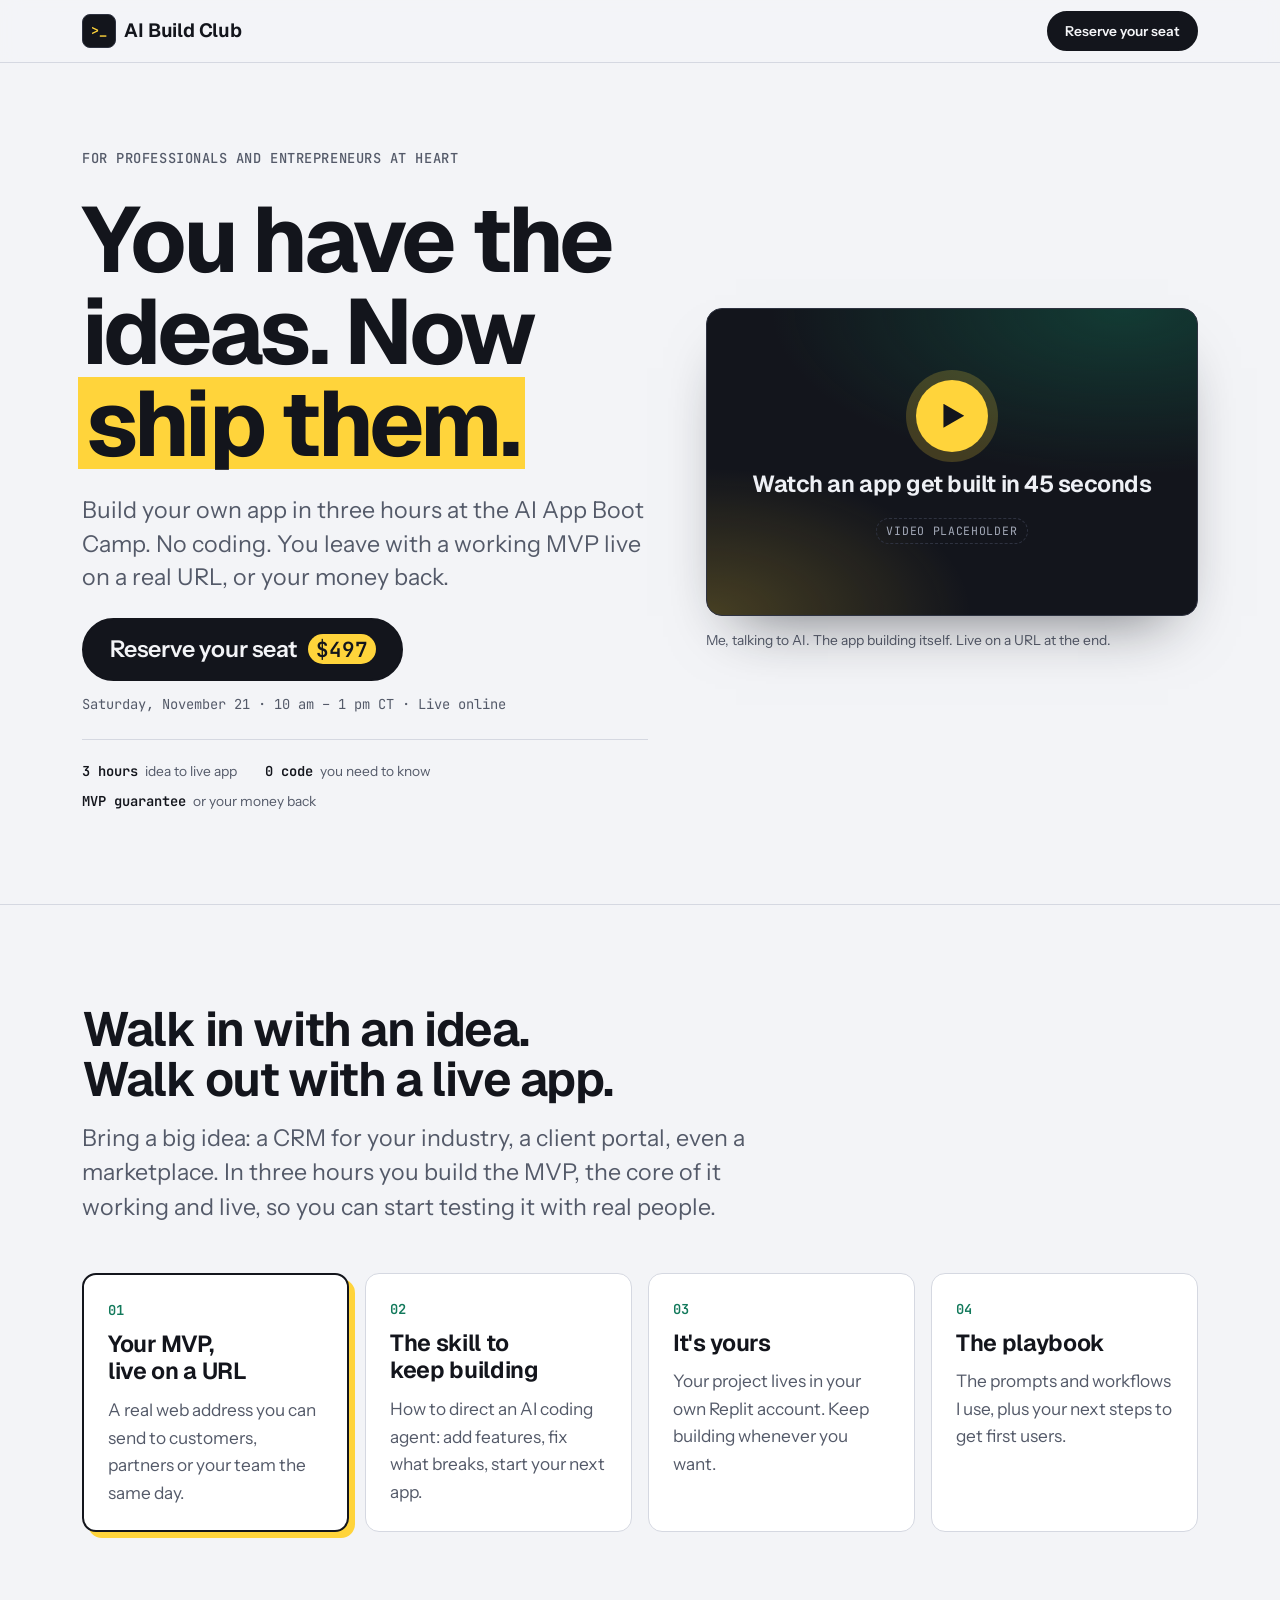
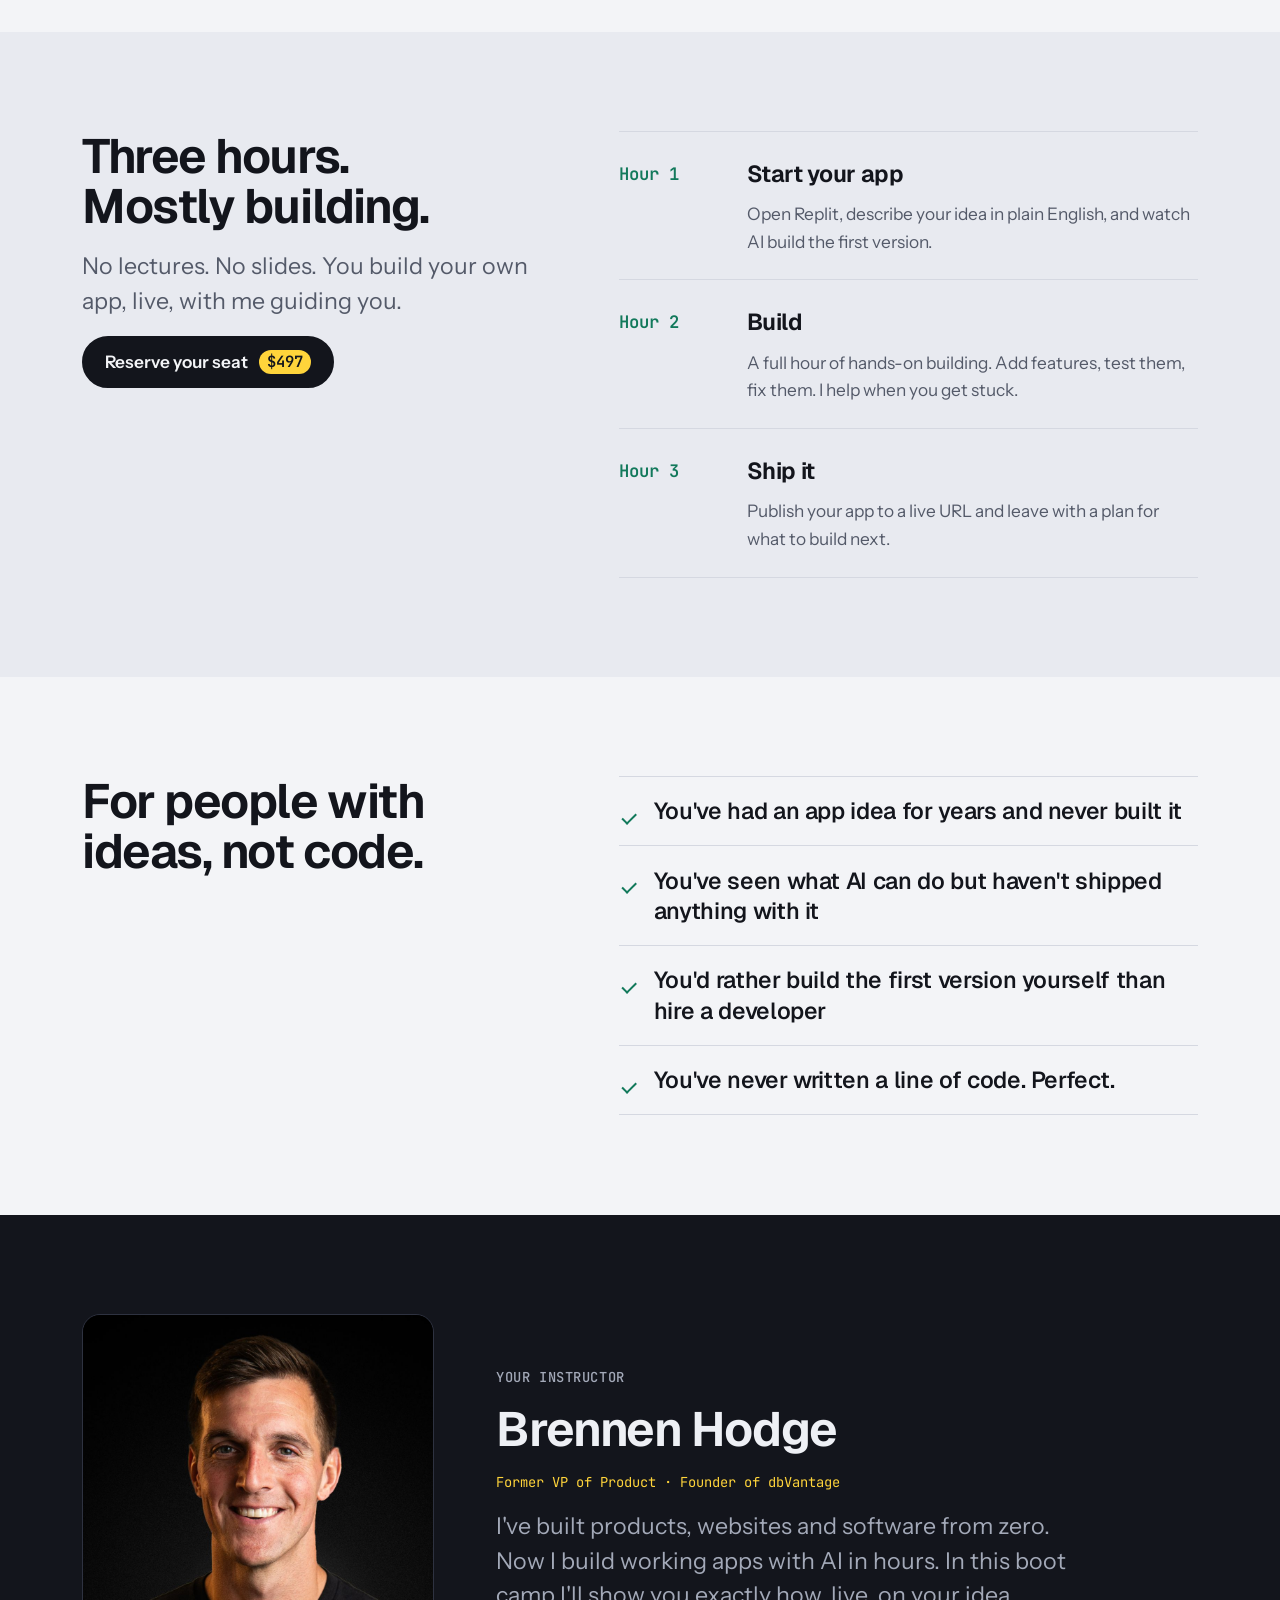
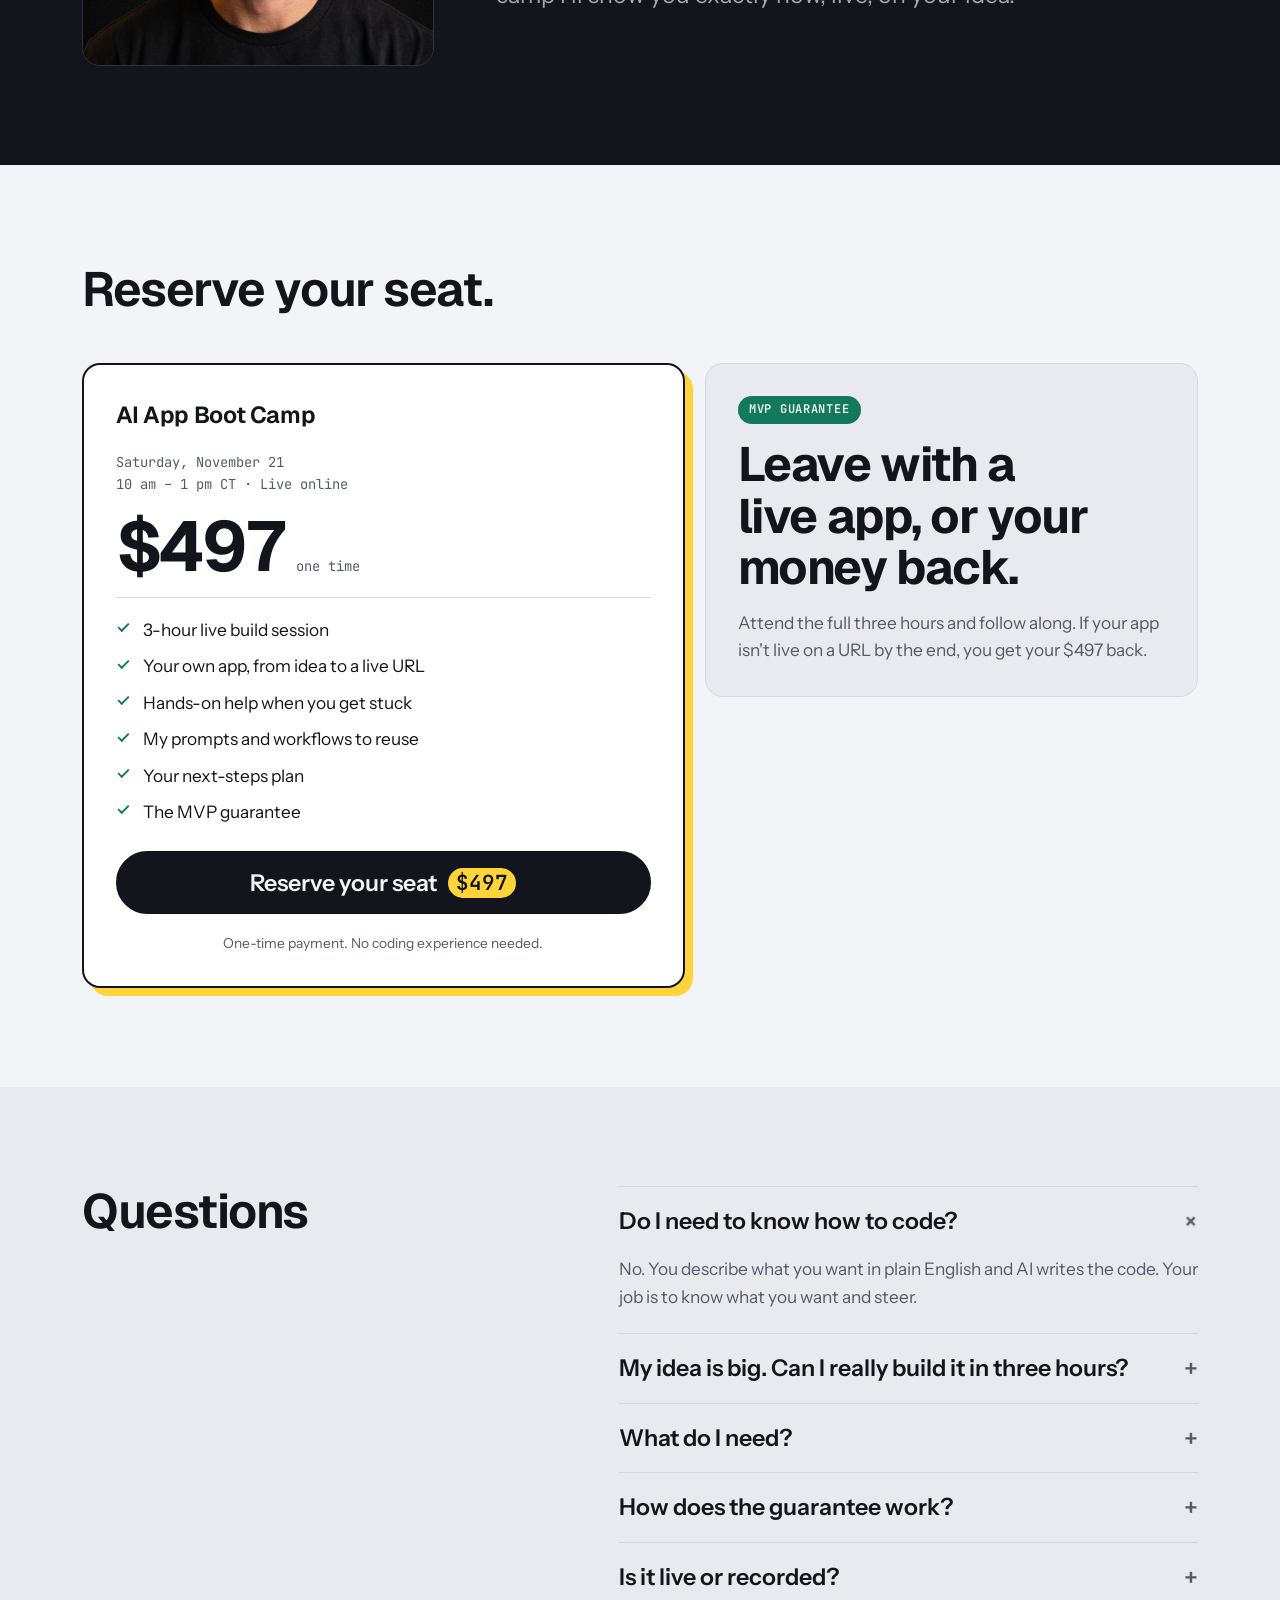
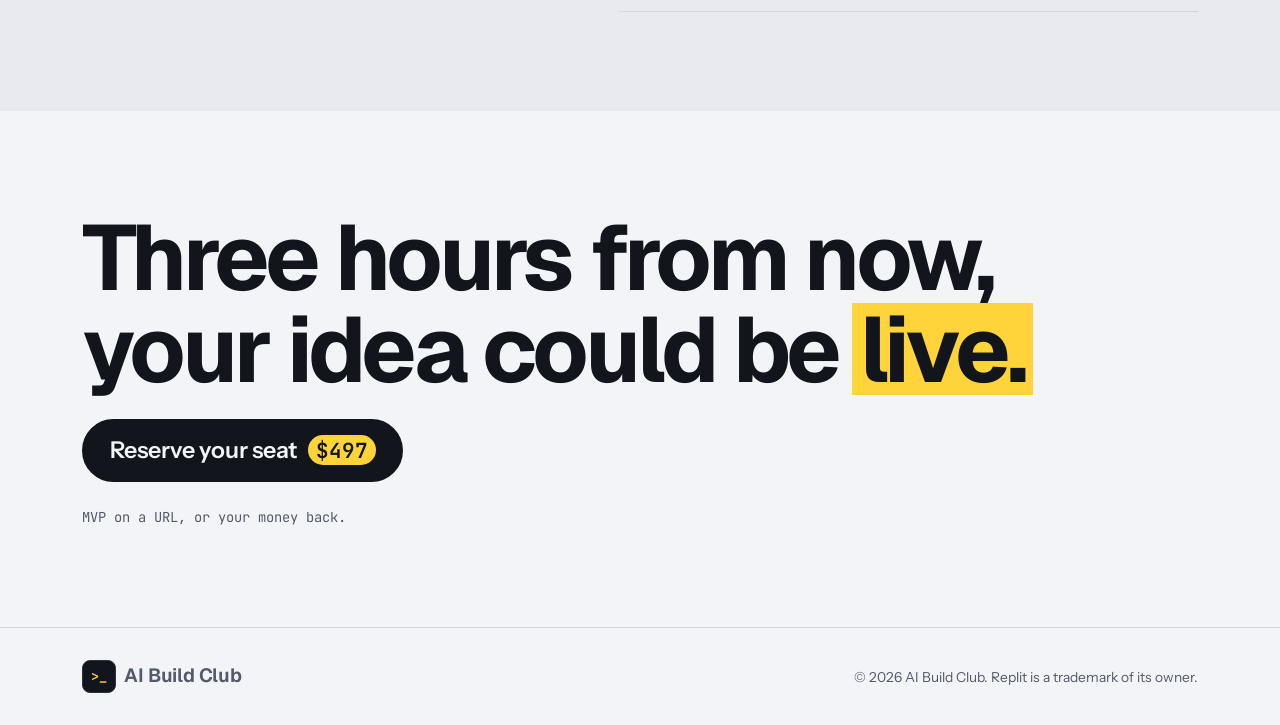
==== index.html @ 9f9beeb6 "Turn the site into a single-offer boot camp landing page - One offer for Meta ad traffic: the $497 A" ====
<!doctype html>
<html lang="en">
<head>
<meta charset="utf-8">
<meta name="viewport" content="width=device-width, initial-scale=1, viewport-fit=cover">
<title>AI App Boot Camp · AI Build Club</title>
<meta name="description" content="Build your own app in three hours, live online. No coding. Leave with a working MVP on a real URL, or your money back.">
<meta name="theme-color" content="#F3F4F7" media="(prefers-color-scheme: light)">
<meta name="theme-color" content="#101217" media="(prefers-color-scheme: dark)">
<meta property="og:title" content="You have the ideas. Now ship them.">
<meta property="og:description" content="Build your own app in three hours at the AI App Boot Camp. No coding. A working MVP on a URL, or your money back.">
<link rel="preconnect" href="https://fonts.googleapis.com">
<link rel="preconnect" href="https://fonts.gstatic.com" crossorigin>
<link rel="stylesheet" href="https://fonts.googleapis.com/css2?family=Geist:wght@400..800&family=Instrument+Sans:ital,wght@0,400..700;1,400..700&family=JetBrains+Mono:wght@400;500;600&display=swap">
<link rel="stylesheet" href="styles.css">
</head>
<body>
<a class="skip" href="#main">Skip to content</a>

<!-- Ad landing page: one offer, one action. No nav links to leak traffic. -->
<header class="bar">
  <div class="wrap bar__inner">
    <a class="mark" href="#top" aria-label="AI Build Club, back to top">
      <span class="mark__glyph" aria-hidden="true">&gt;_</span>
      <span class="mark__name">AI Build Club</span>
    </a>
    <a class="btn btn--small" data-link="checkout" href="#reserve">Reserve your seat</a>
  </div>
</header>

<main id="main">

  <!-- 1 + 2. Promise, then the demo video right beside it -->
  <section class="hero" id="top">
    <div class="wrap hero__grid">
      <div class="hero__copy">
        <p class="eyebrow">For professionals and entrepreneurs at heart</p>
        <h1 class="hero__title">You have the ideas. Now <mark>ship them.</mark></h1>
        <p class="hero__lede">Build your own app in three hours at the AI App Boot Camp. No coding. You leave with a working MVP live on a real URL, or your money back.</p>
        <div class="hero__actions" data-hero-cta>
          <a class="btn btn--big" data-link="checkout" href="#reserve">Reserve your seat <span class="btn__price">$497</span></a>
          <p class="hero__when"><span data-event="date">Saturday, November 21</span> &middot; <span data-event="time">10 am &ndash; 1 pm CT</span> &middot; Live online</p>
        </div>
        <ul class="hero__facts" aria-label="Boot camp at a glance">
          <li><strong>3 hours</strong> idea to live app</li>
          <li><strong>0 code</strong> you need to know</li>
          <li><strong>MVP guarantee</strong> or your money back</li>
        </ul>
      </div>

      <figure class="demo">
        <!-- TODO: 45-second screen recording. Set CONFIG.video in app.js and it replaces this placeholder. -->
        <div class="demo__frame" data-video>
          <div class="demo__ph">
            <span class="demo__play" aria-hidden="true"></span>
            <p class="demo__title">Watch an app get built in 45 seconds</p>
            <p class="demo__tag">Video placeholder</p>
          </div>
        </div>
        <figcaption class="demo__cap">Me, talking to AI. The app building itself. Live on a URL at the end.</figcaption>
      </figure>
    </div>
  </section>

  <!-- 3. What you leave with -->
  <section class="leave" aria-labelledby="leave-title">
    <div class="wrap">
      <div class="head">
        <h2 class="section-title" id="leave-title">Walk in with an idea. Walk out with a live app.</h2>
        <p>Bring a big idea: a CRM for your industry, a client portal, even a marketplace. In three hours you build the MVP, the core of it working and live, so you can start testing it with real people.</p>
      </div>
      <ul class="cards">
        <li class="card">
          <span class="card__n">01</span>
          <h3>Your MVP, live on a URL</h3>
          <p>A real web address you can send to customers, partners or your team the same day.</p>
        </li>
        <li class="card">
          <span class="card__n">02</span>
          <h3>The skill to keep building</h3>
          <p>How to direct an AI coding agent: add features, fix what breaks, start your next app.</p>
        </li>
        <li class="card">
          <span class="card__n">03</span>
          <h3>It's yours</h3>
          <p>Your project lives in your own Replit account. Keep building whenever you want.</p>
        </li>
        <li class="card">
          <span class="card__n">04</span>
          <h3>The playbook</h3>
          <p>The prompts and workflows I use, plus your next steps to get first users.</p>
        </li>
      </ul>
    </div>
  </section>

  <!-- 4. The three hours -->
  <section class="hours-sec" aria-labelledby="hours-title">
    <div class="wrap split">
      <div class="split__intro">
        <h2 class="section-title" id="hours-title">Three hours. Mostly building.</h2>
        <p>No lectures. No slides. You build your own app, live, with me guiding you.</p>
        <a class="btn" data-link="checkout" href="#reserve">Reserve your seat <span class="btn__price">$497</span></a>
      </div>
      <ol class="hours" aria-label="How the three hours go">
        <li class="hour">
          <p class="hour__time">Hour 1</p>
          <h3>Start your app</h3>
          <p>Open Replit, describe your idea in plain English, and watch AI build the first version.</p>
        </li>
        <li class="hour">
          <p class="hour__time">Hour 2</p>
          <h3>Build</h3>
          <p>A full hour of hands-on building. Add features, test them, fix them. I help when you get stuck.</p>
        </li>
        <li class="hour">
          <p class="hour__time">Hour 3</p>
          <h3>Ship it</h3>
          <p>Publish your app to a live URL and leave with a plan for what to build next.</p>
        </li>
      </ol>
    </div>
  </section>

  <!-- 5. Who it's for -->
  <section class="fit" aria-labelledby="fit-title">
    <div class="wrap split">
      <div class="split__intro">
        <h2 class="section-title" id="fit-title">For people with ideas, not code.</h2>
      </div>
      <ul class="ticks ticks--big">
        <li>You've had an app idea for years and never built it</li>
        <li>You've seen what AI can do but haven't shipped anything with it</li>
        <li>You'd rather build the first version yourself than hire a developer</li>
        <li>You've never written a line of code. Perfect.</li>
      </ul>
    </div>
  </section>

  <!-- 6. Instructor -->
  <section class="teacher" aria-labelledby="teacher-title">
    <div class="wrap teacher__grid">
      <img class="teacher__photo" src="img/brennen-hodge.jpg" width="1000" height="1000" alt="Brennen Hodge" loading="lazy" decoding="async">
      <div class="teacher__copy">
        <p class="eyebrow eyebrow--on-dark">Your instructor</p>
        <h2 class="section-title" id="teacher-title">Brennen Hodge</h2>
        <p class="teacher__cred">Former VP of Product &middot; Founder of dbVantage</p>
        <p>I've built products, websites and software from zero. Now I build working apps with AI in hours. In this boot camp I'll show you exactly how, live, on your idea.</p>
      </div>
    </div>
  </section>

  <!-- 7. The offer -->
  <section class="offer" id="reserve" aria-labelledby="offer-title">
    <div class="wrap">
      <h2 class="section-title" id="offer-title">Reserve your seat.</h2>
      <div class="offer__grid">
        <article class="plan">
          <p class="plan__step">AI App Boot Camp</p>
          <p class="plan__when"><span data-event="date">Saturday, November 21</span><br><span data-event="time">10 am &ndash; 1 pm CT</span> &middot; Live online</p>
          <p class="plan__price"><span class="num">$497</span><span class="plan__per">one time</span></p>
          <ul class="ticks">
            <li>3-hour live build session</li>
            <li>Your own app, from idea to a live URL</li>
            <li>Hands-on help when you get stuck</li>
            <li>My prompts and workflows to reuse</li>
            <li>Your next-steps plan</li>
            <li>The MVP guarantee</li>
          </ul>
          <a class="btn btn--block btn--big" data-link="checkout" href="#reserve">Reserve your seat <span class="btn__price">$497</span></a>
          <p class="plan__fine">One-time payment. No coding experience needed.</p>
        </article>

        <aside class="guarantee" aria-labelledby="guarantee-title">
          <p class="guarantee__badge">MVP guarantee</p>
          <h3 id="guarantee-title">Leave with a live app, or your money back.</h3>
          <p>Attend the full three hours and follow along. If your app isn't live on a URL by the end, you get your $497 back.</p>
        </aside>
      </div>
    </div>
  </section>

  <!-- 8. FAQ: only the objections that stop a purchase -->
  <section class="faq" aria-labelledby="faq-title">
    <div class="wrap split">
      <div class="split__intro">
        <h2 class="section-title" id="faq-title">Questions</h2>
      </div>
      <div class="qa">
        <details open>
          <summary>Do I need to know how to code?</summary>
          <p>No. You describe what you want in plain English and AI writes the code. Your job is to know what you want and steer.</p>
        </details>
        <details>
          <summary>My idea is big. Can I really build it in three hours?</summary>
          <p>You'll build the MVP: the core features, working and live on a URL. Bigger ideas take more building after the session, and you'll leave knowing how to do it.</p>
        </details>
        <details>
          <summary>What do I need?</summary>
          <!-- TODO: confirm which Replit plan attendees need and whether it costs extra. -->
          <p>A laptop, a reliable internet connection and your idea. You'll get Replit setup steps before the session.</p>
        </details>
        <details>
          <summary>How does the guarantee work?</summary>
          <p>Attend live for the full three hours and follow the steps. If your app isn't live on a URL at the end, you get a full refund.</p>
        </details>
        <details>
          <summary>Is it live or recorded?</summary>
          <p>Live, 100% online. You build alongside me in real time.</p>
        </details>
      </div>
    </div>
  </section>

  <!-- 9. Final call -->
  <section class="final" aria-labelledby="final-title">
    <div class="wrap final__inner">
      <h2 class="final__title" id="final-title">Three hours from now, your idea could be <mark>live.</mark></h2>
      <a class="btn btn--big" data-link="checkout" href="#reserve">Reserve your seat <span class="btn__price">$497</span></a>
      <p class="final__fine">MVP on a URL, or your money back.</p>
    </div>
  </section>

</main>

<footer class="foot">
  <div class="wrap foot__inner">
    <span class="mark" aria-hidden="true">
      <span class="mark__glyph">&gt;_</span>
      <span class="mark__name">AI Build Club</span>
    </span>
    <p class="foot__copy">&copy; <span data-year>2026</span> AI Build Club. Replit is a trademark of its owner.</p>
  </div>
</footer>


<script src="app.js"></script>
</body>
</html>
---- styles.css ----
/* AI App Boot Camp ad landing page: one offer, one action. Clean grotesk headlines
   with a highlighter mark, a dark band for the instructor, and a sticky phone CTA. */
:root {
  --paper: #F3F4F7;
  --paper-2: #E8EAF0;
  --surface: #FFFFFF;
  --ink: #13151C;
  --ink-soft: #545A69;
  --line: #D5D8E1;
  --marker: #FFD43B;
  --on-marker: #13151C;
  --build: #12795B;
  --band: #13151C;
  --band-2: #1D2029;
  --on-band: #EEF0F5;
  --on-band-soft: #A3A9B8;
  --band-line: #2E3240;
  --focus: #2F5BEA;

  --f-display: "Geist", "Helvetica Neue", Arial, sans-serif;
  --f-body: "Instrument Sans", "Helvetica Neue", Arial, system-ui, sans-serif;
  --f-mono: "JetBrains Mono", ui-monospace, "SFMono-Regular", Menlo, Consolas, monospace;

  --step--1: clamp(0.8rem, 0.78rem + 0.1vw, 0.86rem);
  --step-0: clamp(1rem, 0.97rem + 0.15vw, 1.08rem);
  --step-1: clamp(1.2rem, 1.1rem + 0.5vw, 1.45rem);
  --step-2: clamp(1.9rem, 1.4rem + 2vw, 3.1rem);
  --step-3: clamp(2.8rem, 1.6rem + 5.2vw, 6.2rem);

  --radius: 10px;
  --max: 1180px;
  --section: clamp(4rem, 3rem + 4vw, 7rem);
}
@media (prefers-color-scheme: dark) {
  :root:not([data-theme="light"]) {
    --paper: #101217;
    --paper-2: #171A21;
    --surface: #1A1D25;
    --ink: #ECEEF3;
    --ink-soft: #A2A8B6;
    --line: #2B2F3B;
    --marker: #F2C531;
    --on-marker: #13151C;
    --build: #4FC59D;
    --band: #0A0B0F;
    --band-2: #14161D;
    --on-band: #EEF0F5;
    --on-band-soft: #9CA2B1;
    --band-line: #262A35;
    --focus: #7D9BFF;
    color-scheme: dark;
  }
}
:root[data-theme="dark"] {
  --paper: #101217;
  --paper-2: #171A21;
  --surface: #1A1D25;
  --ink: #ECEEF3;
  --ink-soft: #A2A8B6;
  --line: #2B2F3B;
  --marker: #F2C531;
  --on-marker: #13151C;
  --build: #4FC59D;
  --band: #0A0B0F;
  --band-2: #14161D;
  --on-band: #EEF0F5;
  --on-band-soft: #9CA2B1;
  --band-line: #262A35;
  --focus: #7D9BFF;
  color-scheme: dark;
}

*, *::before, *::after { box-sizing: border-box; }
html { scroll-behavior: smooth; scroll-padding-top: 5rem; -webkit-text-size-adjust: 100%; }
body {
  margin: 0;
  background: var(--paper);
  color: var(--ink);
  font-family: var(--f-body);
  font-size: var(--step-0);
  line-height: 1.6;
  -webkit-font-smoothing: antialiased;
}
body::before {
  content: "";
  position: fixed;
  inset: 0 0 auto;
  height: env(safe-area-inset-top, 0px);
  z-index: 60;
  background: var(--paper);
}
img { max-width: 100%; }
h1, h2, h3 { margin: 0; text-wrap: balance; }
p { margin: 0; }
ul, ol { margin: 0; padding: 0; list-style: none; }
a { color: inherit; }
:focus-visible { outline: 3px solid var(--focus); outline-offset: 3px; border-radius: 4px; }
.num { font-variant-numeric: tabular-nums; }
.nowrap { white-space: nowrap; }

mark {
  background: linear-gradient(transparent 12%, var(--marker) 12%, var(--marker) 88%, transparent 88%);
  color: var(--on-marker);
  padding: 0 0.08em;
  margin: 0 -0.04em;
  box-decoration-break: clone;
  -webkit-box-decoration-break: clone;
}

.wrap {
  max-width: var(--max);
  margin-inline: auto;
  padding-left: max(16px, env(safe-area-inset-left, 0px));
  padding-right: max(16px, env(safe-area-inset-right, 0px));
}
@media (min-width: 720px) {
  .wrap {
    padding-left: max(32px, env(safe-area-inset-left, 0px));
    padding-right: max(32px, env(safe-area-inset-right, 0px));
  }
}

.skip {
  position: absolute;
  left: 1rem;
  top: -4rem;
  z-index: 100;
  background: var(--ink);
  color: var(--paper);
  padding: 0.6rem 1rem;
  border-radius: 6px;
}
.skip:focus { top: calc(1rem + env(safe-area-inset-top, 0px)); }

/* Type roles */
.eyebrow {
  font-family: var(--f-mono);
  font-size: var(--step--1);
  font-weight: 500;
  letter-spacing: 0.04em;
  text-transform: uppercase;
  color: var(--ink-soft);
}
.eyebrow--on-dark { color: var(--on-band-soft); }
.section-title {
  font-family: var(--f-display);
  font-size: var(--step-2);
  font-weight: 650;
  line-height: 1.05;
  letter-spacing: -0.03em;
}

/* Buttons and links */
.btn {
  display: inline-flex;
  align-items: center;
  justify-content: center;
  gap: 0.7rem;
  min-height: 3rem;
  padding: 0.75rem 1.3rem;
  border: 2px solid var(--ink);
  border-radius: 999px;
  background: var(--ink);
  color: var(--paper);
  font-family: var(--f-body);
  font-weight: 600;
  font-size: var(--step-0);
  line-height: 1.2;
  text-decoration: none;
  transition: transform 0.15s ease, box-shadow 0.15s ease, background-color 0.15s ease;
}
.btn:hover { transform: translateY(-2px); box-shadow: 0 4px 0 var(--marker); }
.btn:active { transform: translateY(0); box-shadow: none; }
.btn__price {
  font-family: var(--f-mono);
  font-size: 0.9em;
  font-weight: 600;
  padding: 0.15rem 0.5rem;
  border-radius: 999px;
  background: var(--marker);
  color: var(--on-marker);
}
.btn--ghost { background: transparent; color: var(--ink); }
.btn--ghost:hover { background: var(--surface); }
.btn--small { min-height: 2.5rem; padding: 0.45rem 1rem; font-size: var(--step--1); }
.btn--block { width: 100%; }
.link {
  font-weight: 600;
  text-decoration: underline;
  text-decoration-thickness: 2px;
  text-underline-offset: 0.25em;
  text-decoration-color: var(--marker);
}
.link:hover { text-decoration-color: currentColor; }

/* Header */
.bar {
  position: sticky;
  top: env(safe-area-inset-top, 0px);
  z-index: 50;
  background: color-mix(in srgb, var(--paper) 88%, transparent);
  -webkit-backdrop-filter: saturate(1.4) blur(10px);
  backdrop-filter: saturate(1.4) blur(10px);
  border-bottom: 1px solid var(--line);
}
.bar__inner {
  display: flex;
  align-items: center;
  gap: 1.5rem;
  padding-block: 0.7rem;
}
.mark {
  display: inline-flex;
  align-items: center;
  gap: 0.55rem;
  text-decoration: none;
  margin-right: auto;
}
.mark__glyph {
  display: grid;
  place-items: center;
  width: 2.1rem;
  height: 2.1rem;
  border-radius: 8px;
  border: 1px solid var(--band-line);
  background: var(--band);
  color: var(--marker);
  font-family: var(--f-mono);
  font-weight: 600;
  font-size: 0.85rem;
  letter-spacing: -0.04em;
}
.mark__name {
  font-family: var(--f-display);
  font-weight: 650;
  font-size: 1.2rem;
  letter-spacing: -0.01em;
}
.nav { display: none; gap: 1.6rem; }
.nav a {
  text-decoration: none;
  font-weight: 500;
  font-size: var(--step--1);
  color: var(--ink-soft);
}
.nav a:hover { color: var(--ink); }
@media (min-width: 860px) { .nav { display: flex; } }

/* Hero */
.hero { padding-block: clamp(3rem, 2rem + 4vw, 6rem) clamp(3.5rem, 2.5rem + 4vw, 6rem); }
.hero__grid {
  display: grid;
  gap: clamp(2.5rem, 2rem + 2vw, 4rem);
  align-items: center;
}
@media (min-width: 980px) { .hero__grid { grid-template-columns: 1.15fr 1fr; } }
.hero__copy { display: grid; gap: 1.5rem; min-width: 0; }
.hero__title {
  font-family: var(--f-display);
  font-size: var(--step-3);
  font-weight: 700;
  line-height: 1;
  letter-spacing: -0.04em;
}
.hero__lede { font-size: var(--step-1); line-height: 1.45; color: var(--ink-soft); max-width: 34em; }
.hero__actions { display: flex; flex-wrap: wrap; gap: 0.75rem; }
.hero__facts {
  display: flex;
  flex-wrap: wrap;
  gap: 0.5rem 1.75rem;
  padding-top: 1.25rem;
  border-top: 1px solid var(--line);
  font-size: var(--step--1);
  color: var(--ink-soft);
}
.hero__facts strong { color: var(--ink); font-family: var(--f-mono); font-weight: 600; margin-right: 0.3em; }

.btn--big { min-height: 3.5rem; padding: 0.9rem 1.6rem; font-size: var(--step-1); }
.hero__when { font-family: var(--f-mono); font-size: var(--step--1); color: var(--ink-soft); }
.hero__actions { flex-direction: column; align-items: flex-start; gap: 0.8rem; }

/* Demo video */
.demo { margin: 0; display: grid; gap: 0.8rem; min-width: 0; }
.demo__frame {
  position: relative;
  aspect-ratio: 16 / 10;
  border-radius: 16px;
  overflow: hidden;
  background:
    radial-gradient(120% 90% at 85% 0%, color-mix(in srgb, var(--build) 38%, transparent), transparent 60%),
    radial-gradient(90% 80% at 0% 100%, color-mix(in srgb, var(--marker) 22%, transparent), transparent 60%),
    var(--band);
  border: 1px solid var(--band-line);
  box-shadow: 0 30px 60px -30px color-mix(in srgb, var(--ink) 60%, transparent);
}
.demo__frame video { display: block; width: 100%; height: 100%; object-fit: cover; background: #000; }
.demo__ph {
  position: absolute;
  inset: 0;
  display: grid;
  place-content: center;
  justify-items: center;
  gap: 0.9rem;
  padding: 1.5rem;
  text-align: center;
  color: var(--on-band);
}
.demo__play {
  width: 4.5rem;
  height: 4.5rem;
  border-radius: 50%;
  background: var(--marker);
  display: grid;
  place-items: center;
  box-shadow: 0 0 0 10px color-mix(in srgb, var(--marker) 20%, transparent);
}
.demo__play::after {
  content: "";
  width: 1.3rem;
  height: 1.5rem;
  margin-left: 0.25rem;
  background: var(--on-marker);
  clip-path: polygon(0 0, 100% 50%, 0 100%);
}
.demo__title { font-family: var(--f-display); font-weight: 650; font-size: var(--step-1); letter-spacing: -0.02em; }
.demo__tag {
  font-family: var(--f-mono);
  font-size: 0.72rem;
  letter-spacing: 0.06em;
  text-transform: uppercase;
  color: var(--on-band-soft);
  padding: 0.2rem 0.6rem;
  border: 1px dashed var(--band-line);
  border-radius: 999px;
}
.demo__cap { font-size: var(--step--1); color: var(--ink-soft); }

/* Section heads */
.head { display: grid; gap: 1rem; max-width: 44rem; }
.head p { color: var(--ink-soft); font-size: var(--step-1); line-height: 1.5; }

/* What you leave with */
.leave { padding-block: var(--section); border-top: 1px solid var(--line); }
.cards {
  display: grid;
  gap: 1rem;
  margin-top: clamp(2rem, 1.5rem + 2vw, 3rem);
}
@media (min-width: 620px) { .cards { grid-template-columns: repeat(2, 1fr); } }
@media (min-width: 1020px) { .cards { grid-template-columns: repeat(4, 1fr); } }
.card {
  display: grid;
  align-content: start;
  gap: 0.6rem;
  padding: 1.5rem;
  background: var(--surface);
  border: 1px solid var(--line);
  border-radius: 14px;
  min-width: 0;
}
.card:first-child { border: 2px solid var(--ink); box-shadow: 6px 6px 0 var(--marker); }
.card__n { font-family: var(--f-mono); font-size: var(--step--1); font-weight: 600; color: var(--build); }
.card h3 { font-family: var(--f-display); font-size: var(--step-1); font-weight: 650; letter-spacing: -0.015em; line-height: 1.2; }
.card p { color: var(--ink-soft); }

/* Split sections */
.split {
  display: grid;
  gap: clamp(2rem, 1.5rem + 3vw, 4.5rem);
  align-items: start;
}
@media (min-width: 900px) { .split { grid-template-columns: 0.9fr 1.1fr; } }
.split__intro { display: grid; gap: 1.1rem; justify-items: start; min-width: 0; }
.split__intro > p:not(.eyebrow) { color: var(--ink-soft); max-width: 36em; font-size: var(--step-1); line-height: 1.5; }
@media (min-width: 900px) { .split__intro { position: sticky; top: 6rem; } }

.ticks { display: grid; gap: 0.55rem; }
.ticks li { position: relative; padding-left: 1.7rem; }
.ticks li::before {
  content: "";
  position: absolute;
  left: 0.15rem;
  top: 0.42em;
  width: 0.7rem;
  height: 0.38rem;
  border-left: 2.5px solid var(--build);
  border-bottom: 2.5px solid var(--build);
  transform: rotate(-45deg);
}
.ticks--big { gap: 0; }
.ticks--big li {
  padding: 1.2rem 0 1.2rem 2.2rem;
  border-top: 1px solid var(--line);
  font-family: var(--f-display);
  font-size: var(--step-1);
  font-weight: 550;
  letter-spacing: -0.015em;
  line-height: 1.3;
}
.ticks--big li:last-child { border-bottom: 1px solid var(--line); }
.ticks--big li::before { top: 1.55em; left: 0.2rem; width: 0.9rem; height: 0.48rem; }

/* The three hours */
.hours-sec { padding-block: var(--section); background: var(--paper-2); }
.hours { display: grid; gap: 0; }
.hour {
  display: grid;
  gap: 0.45rem;
  padding: 1.5rem 0;
  border-top: 1px solid var(--line);
}
.hour:last-child { border-bottom: 1px solid var(--line); }
@media (min-width: 620px) {
  .hour { grid-template-columns: 6.5rem 1fr; column-gap: 1.5rem; }
  .hour__time { grid-row: span 2; }
}
.hour__time { font-family: var(--f-mono); font-weight: 600; color: var(--build); padding-top: 0.25rem; }
.hour h3 { font-family: var(--f-display); font-size: var(--step-1); font-weight: 650; letter-spacing: -0.015em; }
.hour p:not(.hour__time) { color: var(--ink-soft); max-width: 40em; }

/* Who it's for */
.fit { padding-block: var(--section); }

/* Instructor */
.teacher { padding-block: var(--section); background: var(--band); color: var(--on-band); }
.teacher__grid {
  display: grid;
  gap: clamp(2rem, 1.5rem + 3vw, 4rem);
  align-items: center;
}
@media (min-width: 760px) { .teacher__grid { grid-template-columns: minmax(0, 22rem) 1fr; } }
.teacher__photo {
  display: block;
  width: 100%;
  max-width: 22rem;
  height: auto;
  aspect-ratio: 1;
  object-fit: cover;
  border-radius: 18px;
  border: 1px solid var(--band-line);
}
.teacher__copy { display: grid; gap: 1rem; max-width: 36rem; min-width: 0; }
.teacher__cred { font-family: var(--f-mono); font-size: var(--step--1); color: var(--marker); }
.teacher__copy p:last-child { color: var(--on-band-soft); font-size: var(--step-1); line-height: 1.5; }

/* Offer */
.offer { padding-block: var(--section); }
.offer__grid {
  display: grid;
  gap: 1.25rem;
  margin-top: clamp(2rem, 1.5rem + 2vw, 3rem);
  align-items: start;
}
@media (min-width: 860px) { .offer__grid { grid-template-columns: 1.1fr 0.9fr; } }
.plan {
  display: grid;
  gap: 1.1rem;
  padding: clamp(1.5rem, 1.2rem + 1vw, 2.4rem);
  background: var(--surface);
  border: 2px solid var(--ink);
  border-radius: 18px;
  box-shadow: 8px 8px 0 var(--marker);
  min-width: 0;
}
.plan__step { font-family: var(--f-display); font-size: var(--step-1); font-weight: 650; letter-spacing: -0.015em; }
.plan__when { font-family: var(--f-mono); font-size: var(--step--1); color: var(--ink-soft); line-height: 1.6; }
.plan__price { display: flex; align-items: baseline; gap: 0.6rem; }
.plan__price .num {
  font-family: var(--f-display);
  font-size: clamp(3rem, 2.4rem + 2.6vw, 4.4rem);
  font-weight: 700;
  line-height: 0.95;
  letter-spacing: -0.04em;
}
.plan__per { font-family: var(--f-mono); font-size: var(--step--1); color: var(--ink-soft); }
.plan .ticks { padding: 1.1rem 0 0.5rem; border-top: 1px solid var(--line); }
.plan__fine { font-size: var(--step--1); color: var(--ink-soft); text-align: center; }

.guarantee {
  display: grid;
  gap: 0.9rem;
  padding: clamp(1.5rem, 1.2rem + 1vw, 2.4rem);
  border-radius: 18px;
  background: var(--paper-2);
  border: 1px solid var(--line);
  min-width: 0;
}
.guarantee__badge {
  justify-self: start;
  font-family: var(--f-mono);
  font-size: 0.75rem;
  font-weight: 600;
  letter-spacing: 0.06em;
  text-transform: uppercase;
  padding: 0.3rem 0.7rem;
  border-radius: 999px;
  background: var(--build);
  color: var(--paper);
}
.guarantee h3 { font-family: var(--f-display); font-size: var(--step-2); font-weight: 700; letter-spacing: -0.03em; line-height: 1.08; }
.guarantee p:last-child { color: var(--ink-soft); }

/* FAQ */
.faq { padding-block: var(--section); background: var(--paper-2); }
.qa { display: grid; min-width: 0; }
.qa details { border-top: 1px solid var(--line); }
.qa details:last-child { border-bottom: 1px solid var(--line); }
.qa summary {
  display: flex;
  justify-content: space-between;
  gap: 1rem;
  padding: 1.2rem 0;
  cursor: pointer;
  list-style: none;
  font-weight: 600;
  font-size: var(--step-1);
  line-height: 1.3;
}
.qa summary::-webkit-details-marker { display: none; }
.qa summary::after {
  content: "+";
  flex: none;
  font-family: var(--f-mono);
  font-weight: 500;
  color: var(--ink-soft);
  transition: transform 0.2s ease;
}
.qa details[open] summary::after { transform: rotate(45deg); }
.qa details p { padding-bottom: 1.4rem; color: var(--ink-soft); max-width: 42em; }

/* Final call */
.final { padding-block: var(--section); }
.final__inner { display: grid; gap: 1.5rem; justify-items: start; }
.final__title {
  font-family: var(--f-display);
  font-size: var(--step-3);
  font-weight: 700;
  line-height: 1;
  letter-spacing: -0.04em;
  max-width: 15ch;
}
.final__fine { font-family: var(--f-mono); font-size: var(--step--1); color: var(--ink-soft); }

/* Footer */
.foot { border-top: 1px solid var(--line); }
.foot__inner {
  display: flex;
  flex-wrap: wrap;
  align-items: center;
  justify-content: space-between;
  gap: 0.75rem 2rem;
  padding-block: 2rem calc(2rem + env(safe-area-inset-bottom, 0px));
  font-size: var(--step--1);
  color: var(--ink-soft);
}
.foot .mark { margin-right: 0; }

@media (prefers-reduced-motion: reduce) {
  html { scroll-behavior: auto; }
  *, *::before, *::after { transition: none !important; animation: none !important; }
}
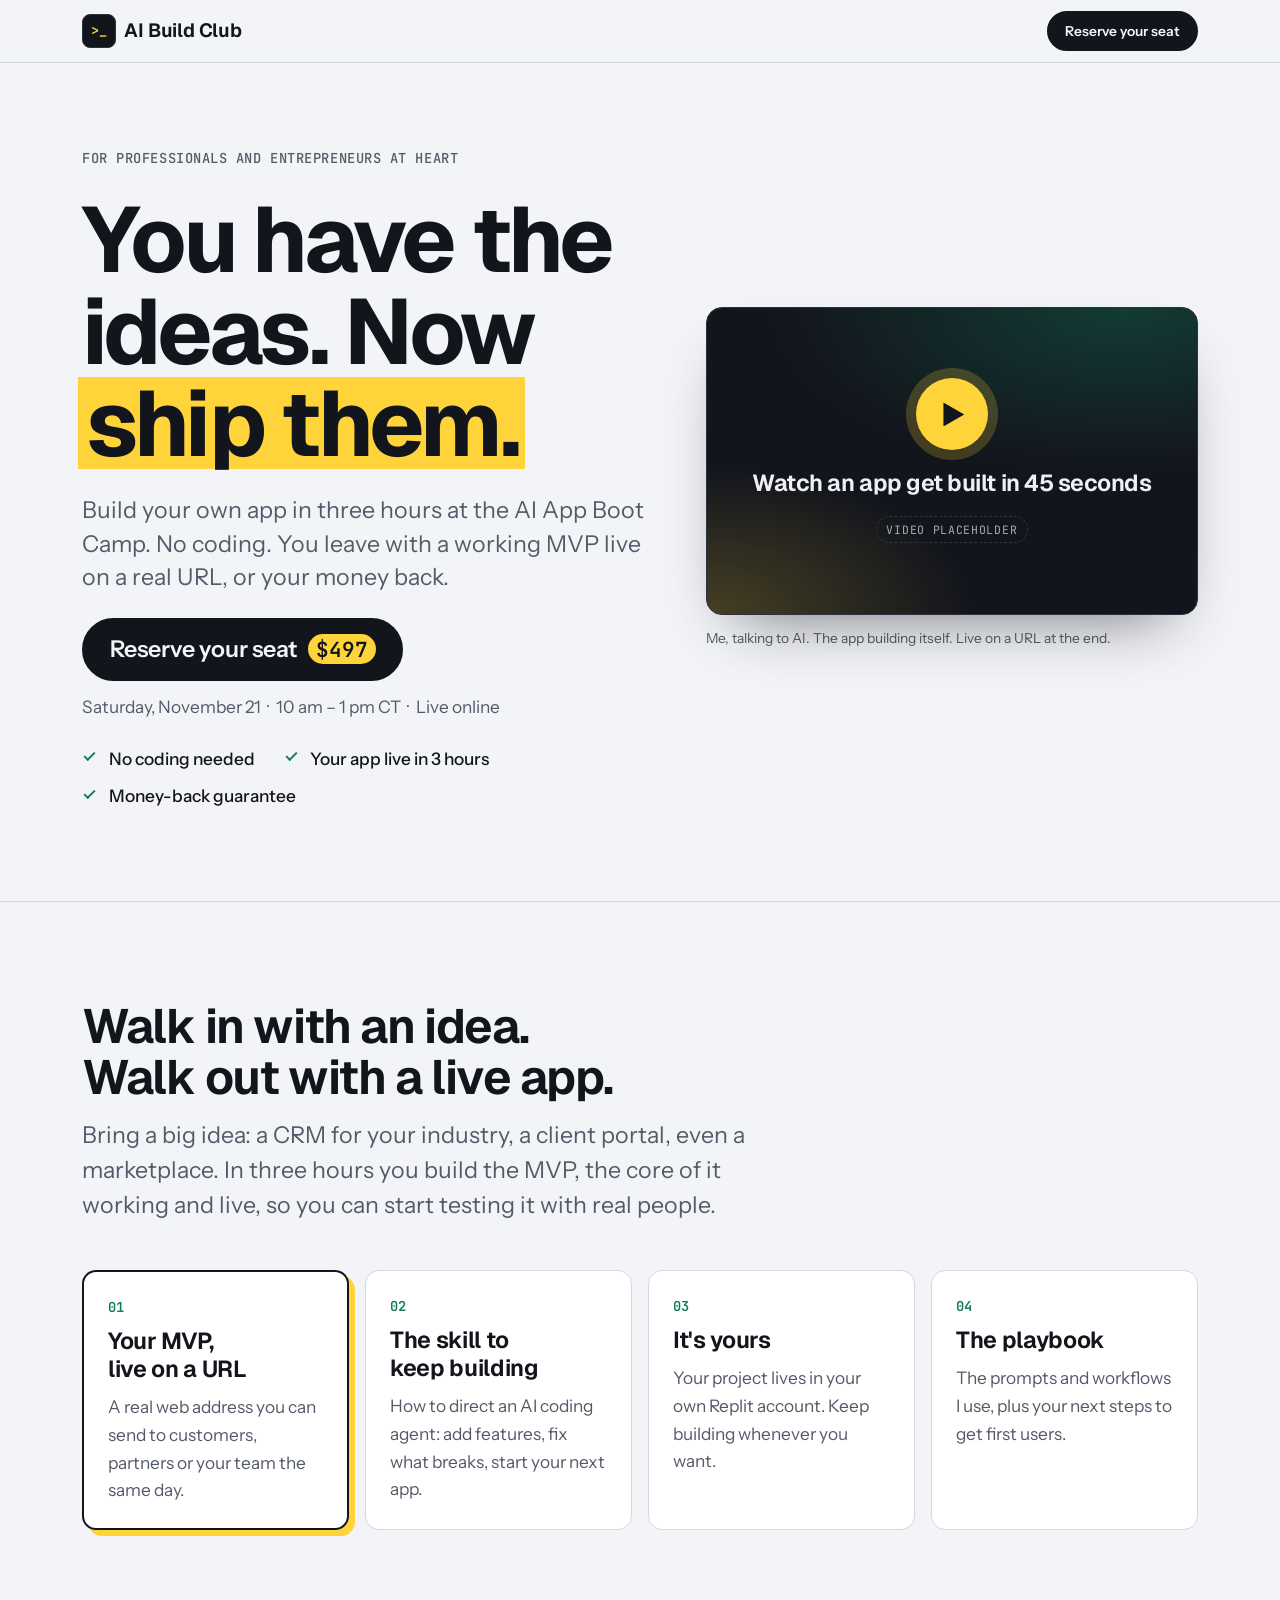
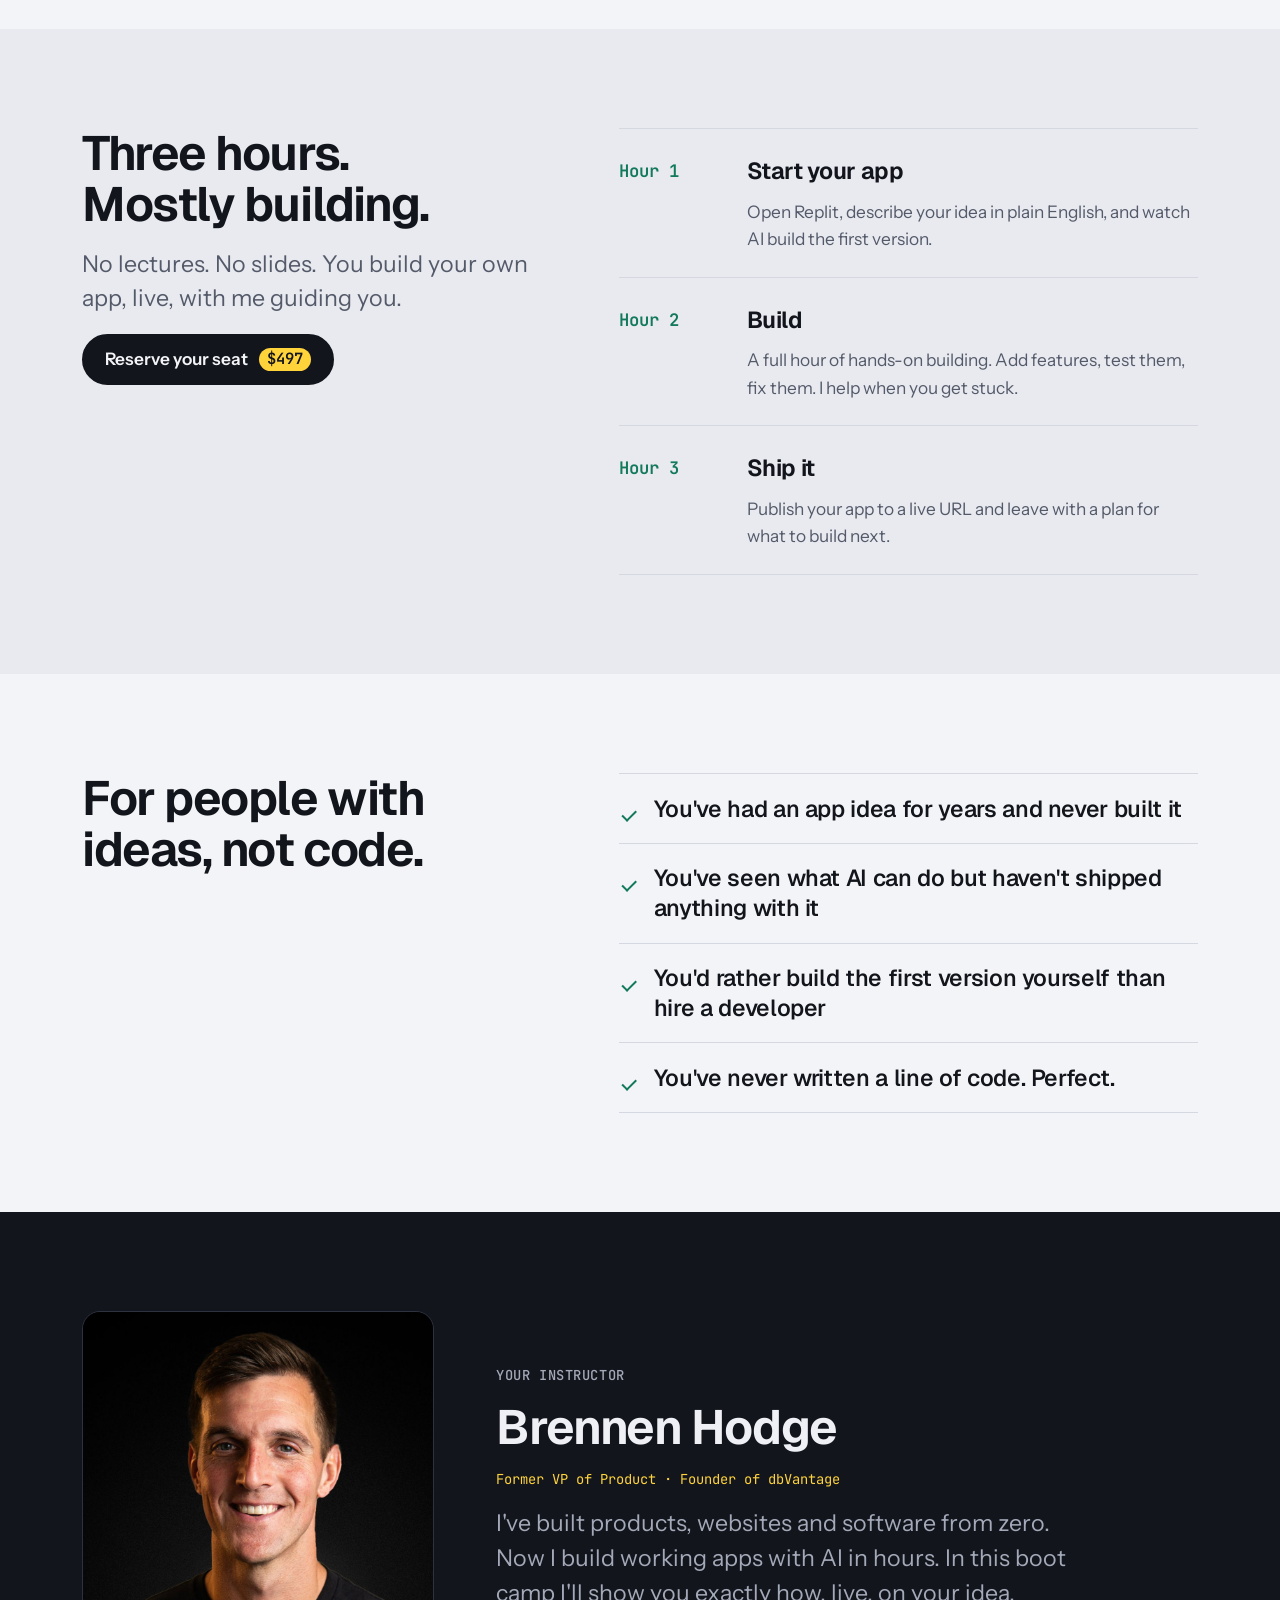
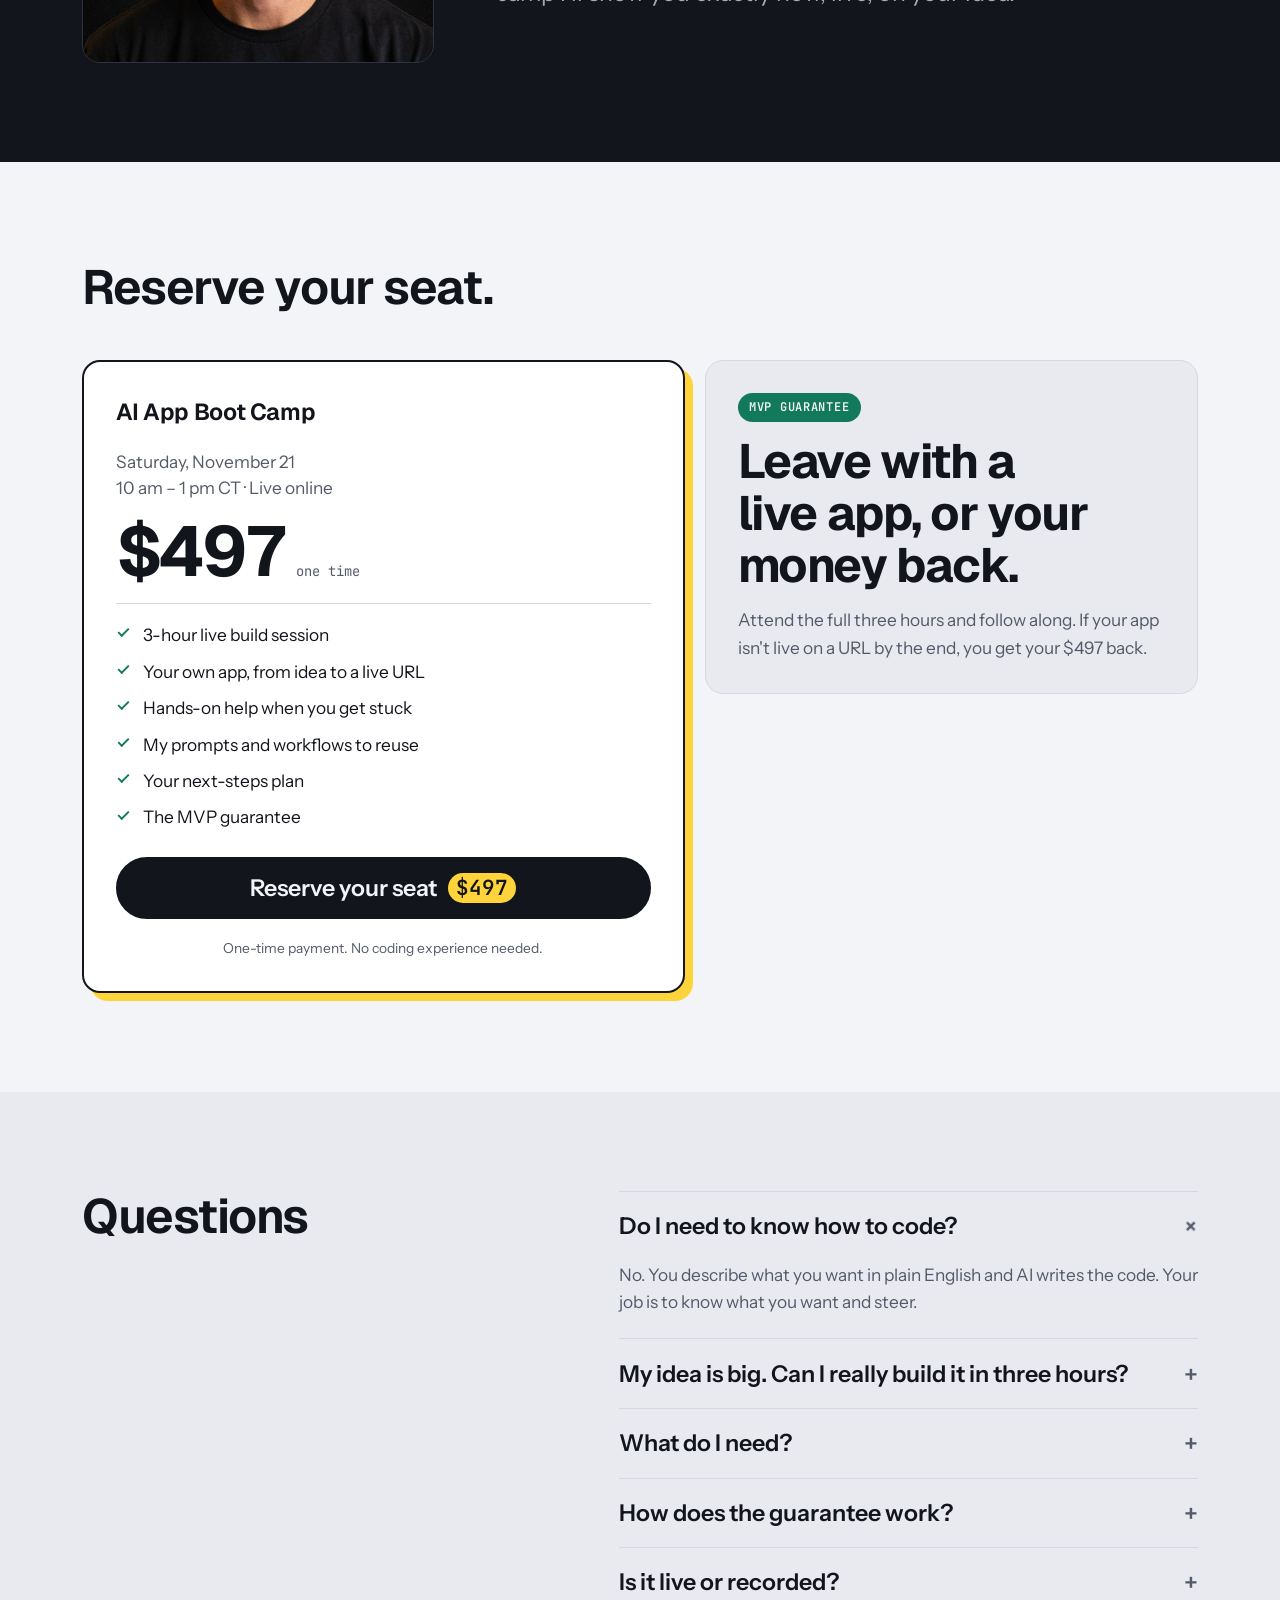
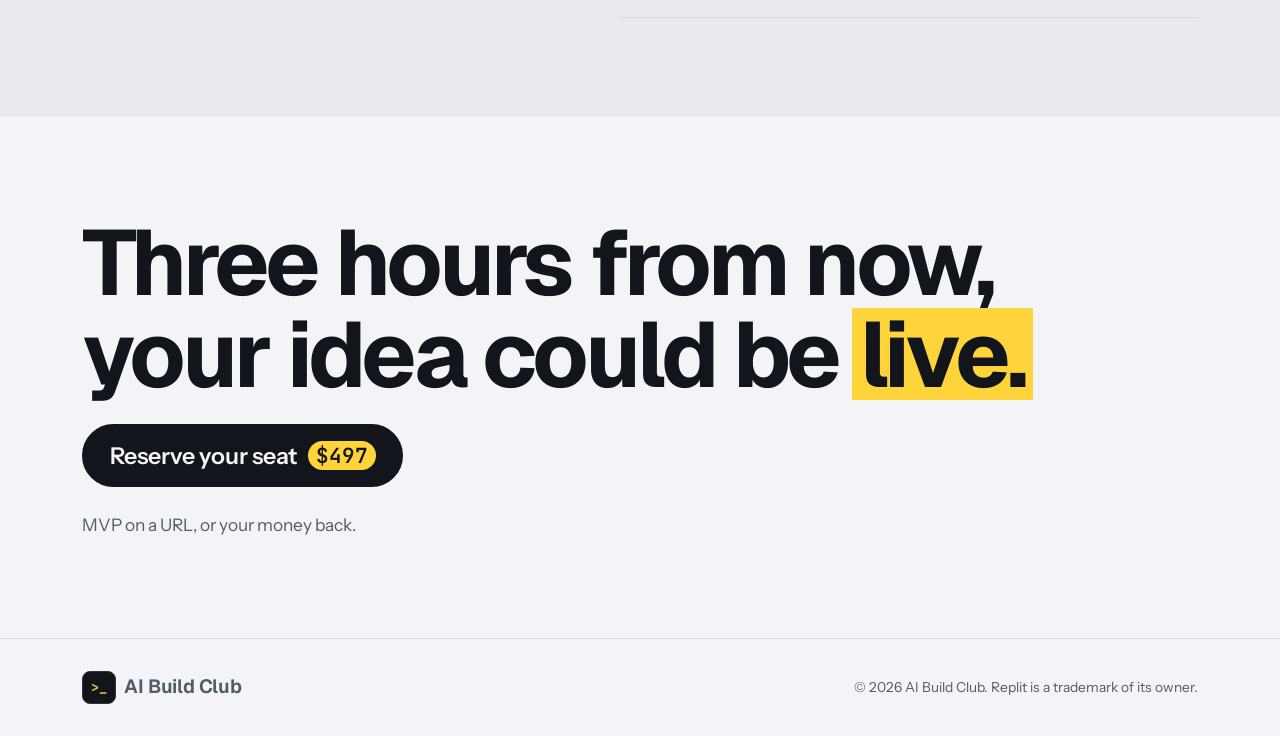
==== commit d19b61f1: "Make the hero facts plain checkmarks in one font Co-Authored-By: Claude Opus 5.5 <noreply@anthropic." ====
--- a/index.html
+++ b/index.html
@@ -39,12 +39,12 @@
         <p class="hero__lede">Build your own app in three hours at the AI App Boot Camp. No coding. You leave with a working MVP live on a real URL, or your money back.</p>
         <div class="hero__actions" data-hero-cta>
           <a class="btn btn--big" data-link="checkout" href="#reserve">Reserve your seat <span class="btn__price">$497</span></a>
-          <p class="hero__when"><span data-event="date">Saturday, November 21</span> &middot; <span data-event="time">10 am &ndash; 1 pm CT</span> &middot; Live online</p>
+          <p class="hero__when"><span class="nowrap" data-event="date">Saturday, November 21</span> <span class="sep" aria-hidden="true">&middot;</span> <span class="nowrap" data-event="time">10 am &ndash; 1 pm CT</span> <span class="sep" aria-hidden="true">&middot;</span> <span class="nowrap">Live online</span></p>
         </div>
-        <ul class="hero__facts" aria-label="Boot camp at a glance">
-          <li><strong>3 hours</strong> idea to live app</li>
-          <li><strong>0 code</strong> you need to know</li>
-          <li><strong>MVP guarantee</strong> or your money back</li>
+        <ul class="ticks hero__facts" aria-label="Boot camp at a glance">
+          <li>No coding needed</li>
+          <li>Your app live in 3 hours</li>
+          <li>Money-back guarantee</li>
         </ul>
       </div>
 
--- a/styles.css
+++ b/styles.css
@@ -264,19 +264,16 @@
 }
 .hero__lede { font-size: var(--step-1); line-height: 1.45; color: var(--ink-soft); max-width: 34em; }
 .hero__actions { display: flex; flex-wrap: wrap; gap: 0.75rem; }
-.hero__facts {
+.ticks.hero__facts {
   display: flex;
   flex-wrap: wrap;
-  gap: 0.5rem 1.75rem;
-  padding-top: 1.25rem;
-  border-top: 1px solid var(--line);
-  font-size: var(--step--1);
-  color: var(--ink-soft);
-}
-.hero__facts strong { color: var(--ink); font-family: var(--f-mono); font-weight: 600; margin-right: 0.3em; }
+  gap: 0.6rem 1.75rem;
+  font-weight: 500;
+}
 
 .btn--big { min-height: 3.5rem; padding: 0.9rem 1.6rem; font-size: var(--step-1); }
-.hero__when { font-family: var(--f-mono); font-size: var(--step--1); color: var(--ink-soft); }
+.hero__when { color: var(--ink-soft); }
+.hero__when .sep { margin-inline: 0.2em; }
 .hero__actions { flex-direction: column; align-items: flex-start; gap: 0.8rem; }
 
 /* Demo video */
@@ -463,7 +460,7 @@
   min-width: 0;
 }
 .plan__step { font-family: var(--f-display); font-size: var(--step-1); font-weight: 650; letter-spacing: -0.015em; }
-.plan__when { font-family: var(--f-mono); font-size: var(--step--1); color: var(--ink-soft); line-height: 1.6; }
+.plan__when { color: var(--ink-soft); line-height: 1.5; }
 .plan__price { display: flex; align-items: baseline; gap: 0.6rem; }
 .plan__price .num {
   font-family: var(--f-display);
@@ -539,7 +536,7 @@
   letter-spacing: -0.04em;
   max-width: 15ch;
 }
-.final__fine { font-family: var(--f-mono); font-size: var(--step--1); color: var(--ink-soft); }
+.final__fine { color: var(--ink-soft); }
 
 /* Footer */
 .foot { border-top: 1px solid var(--line); }
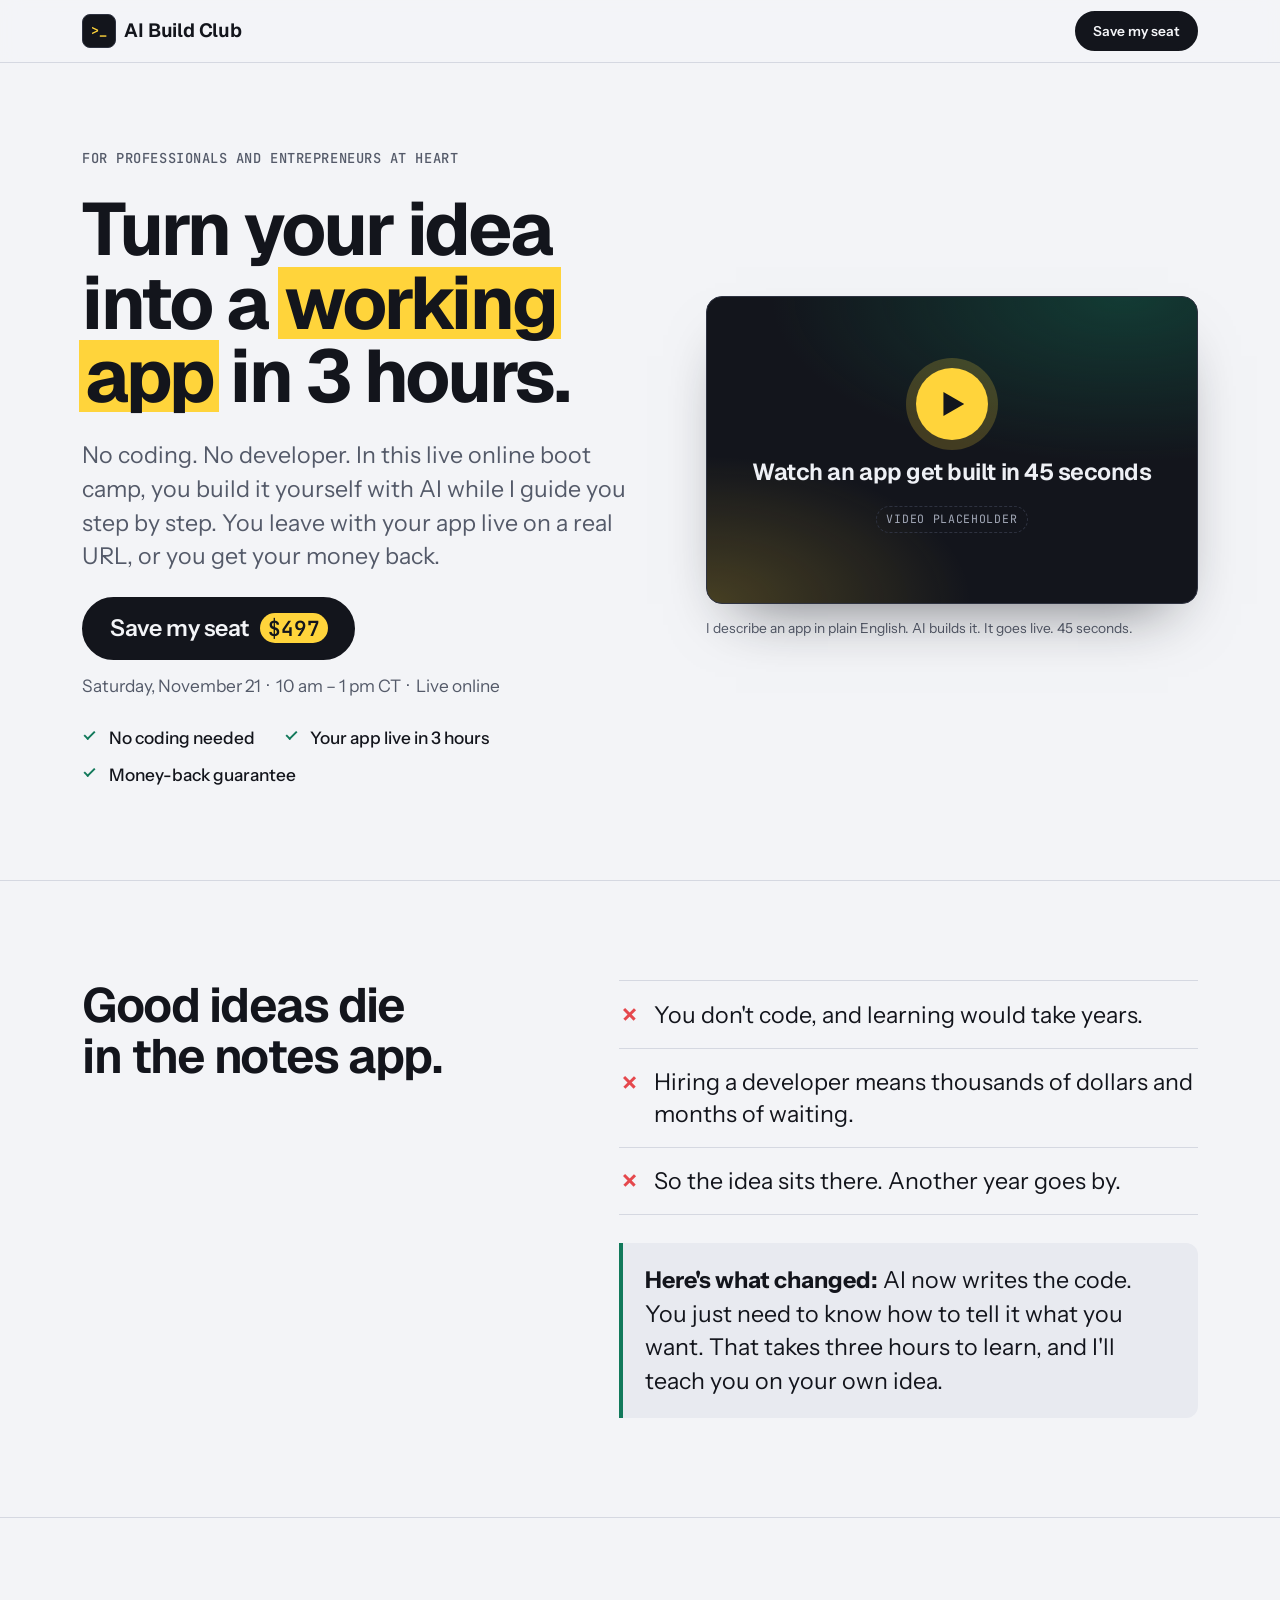
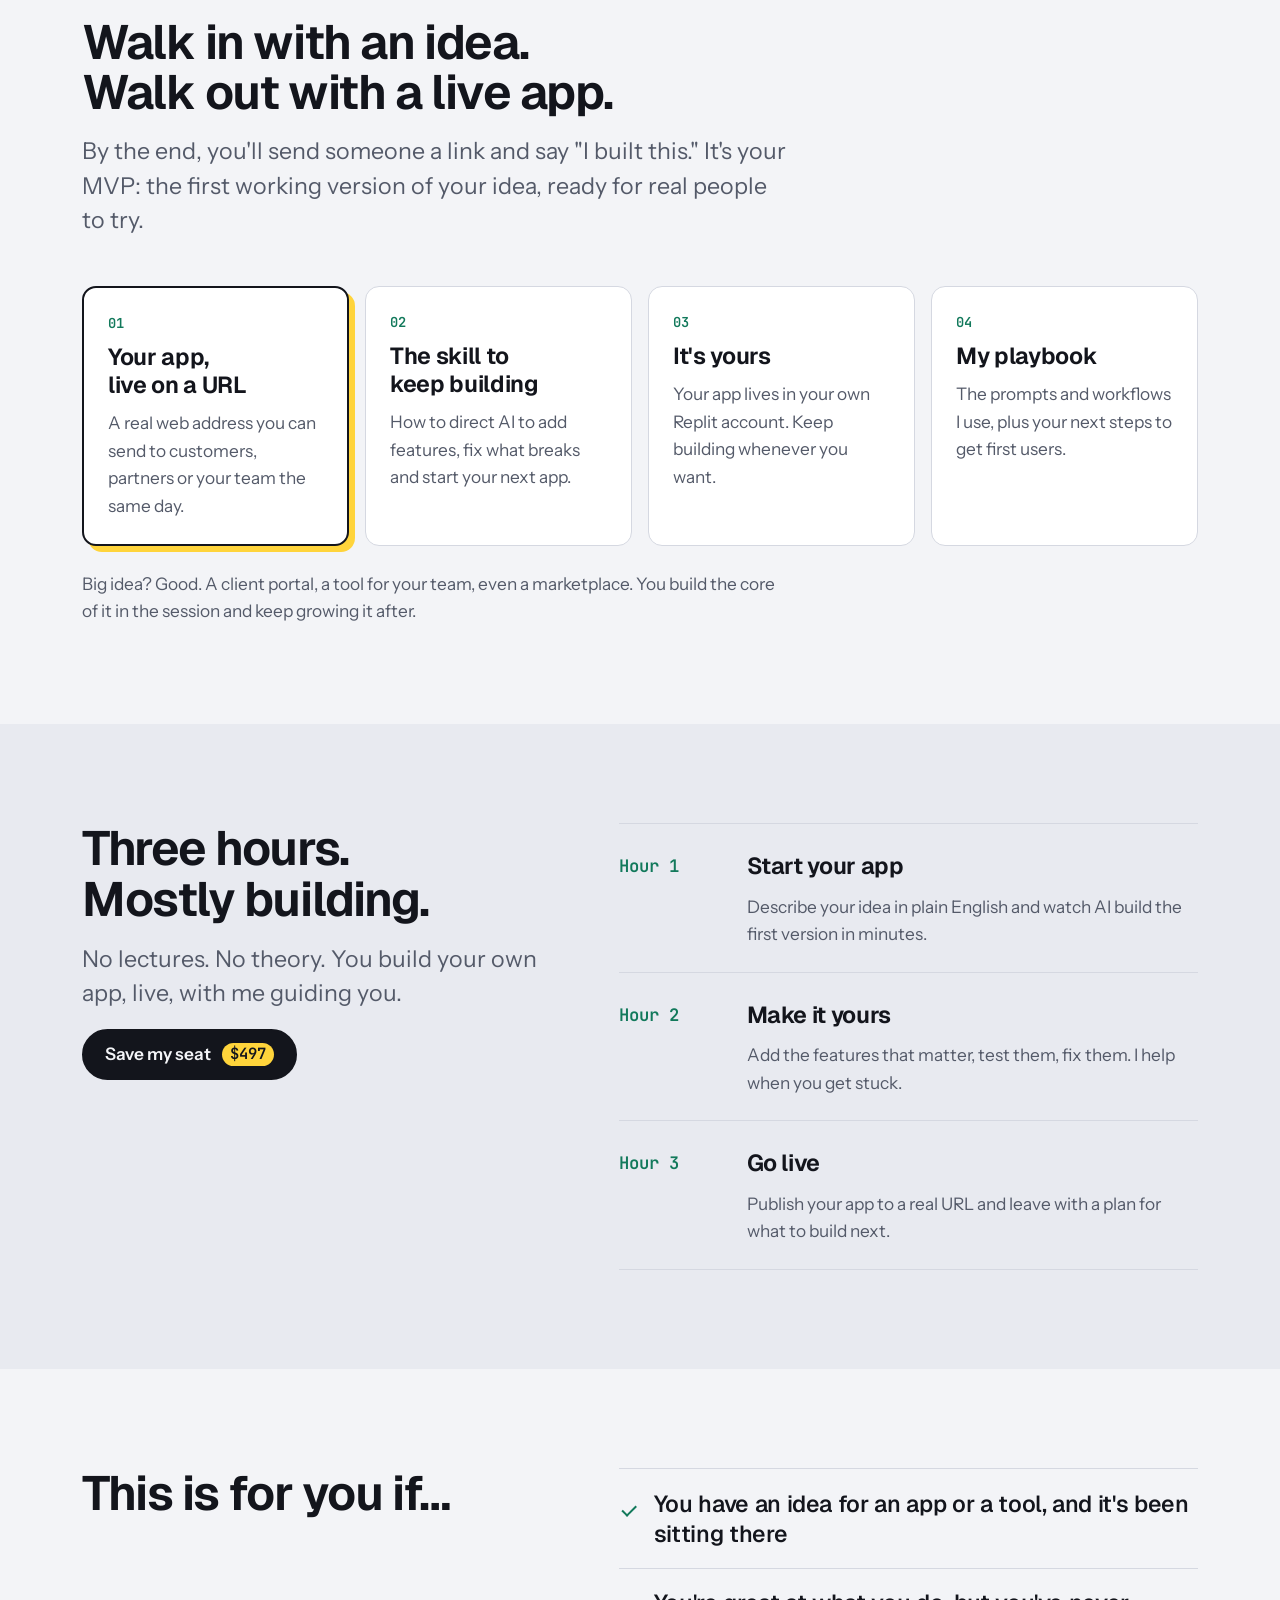
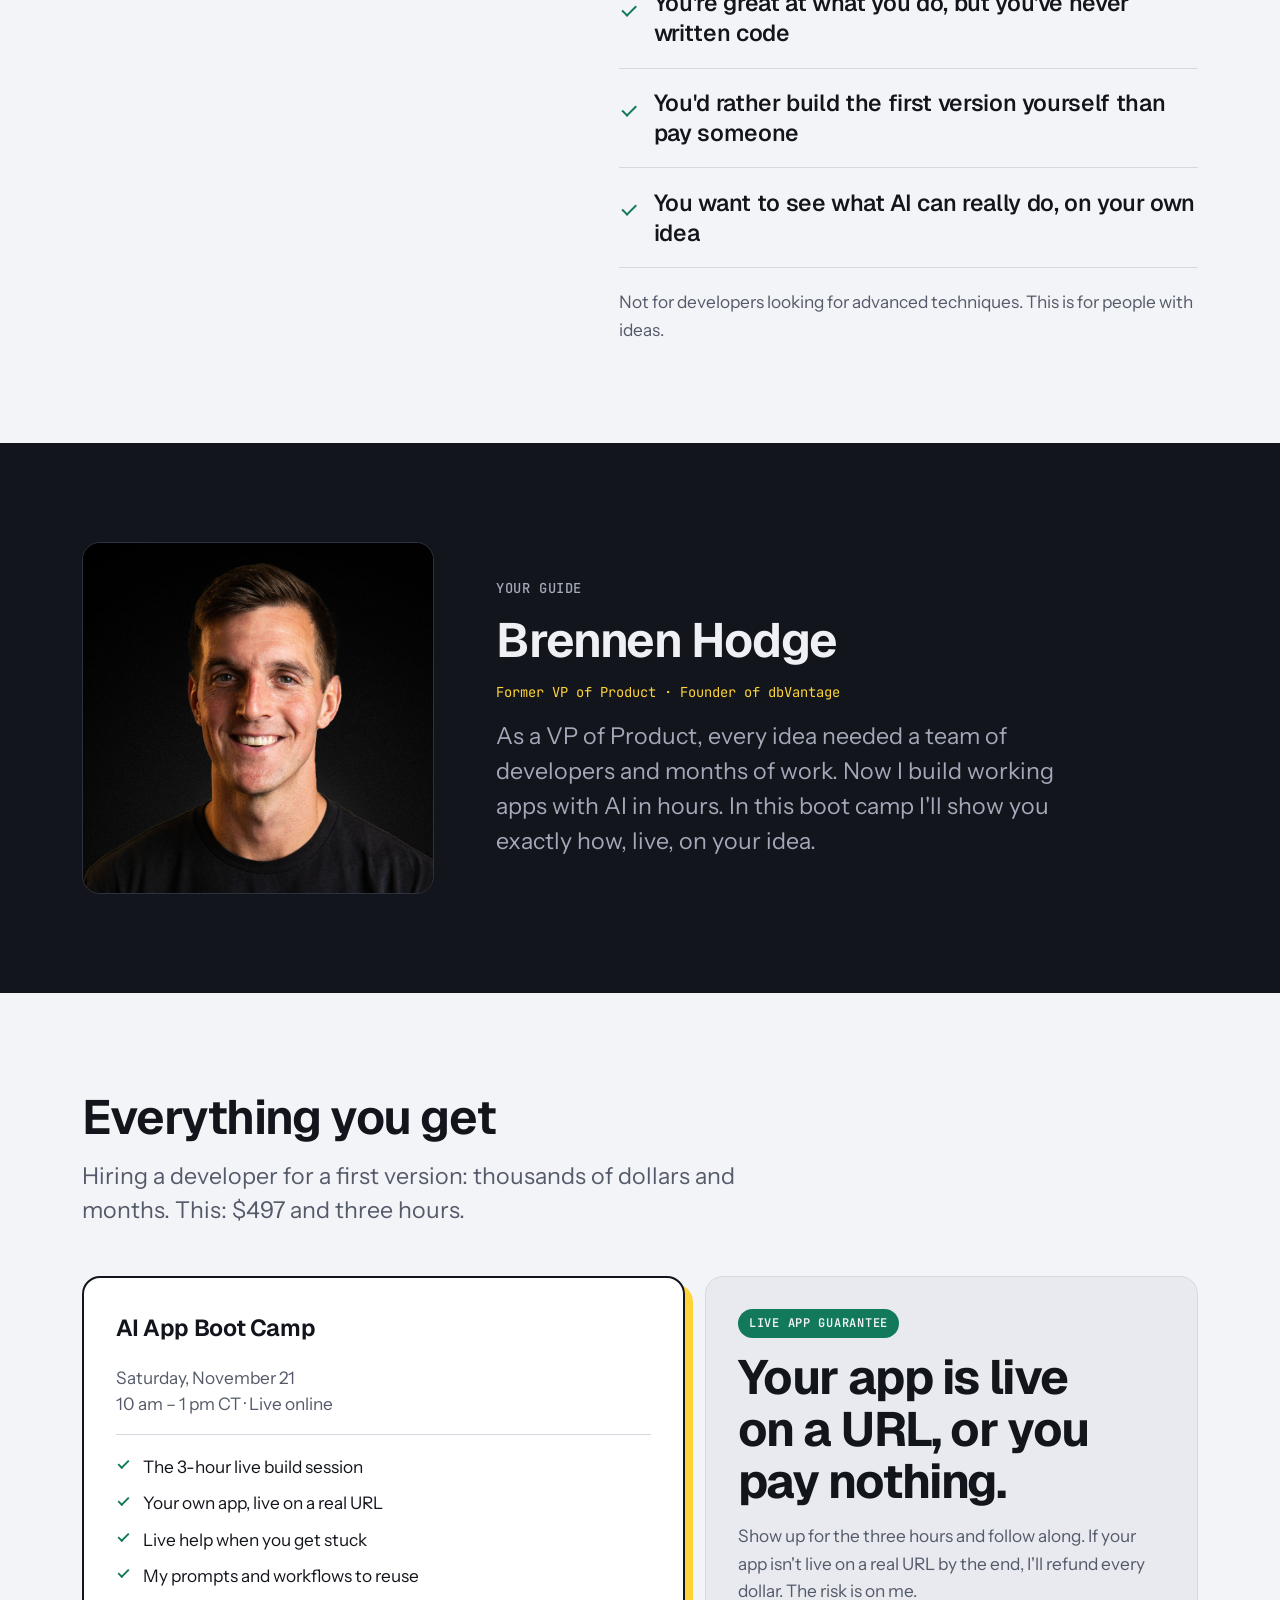
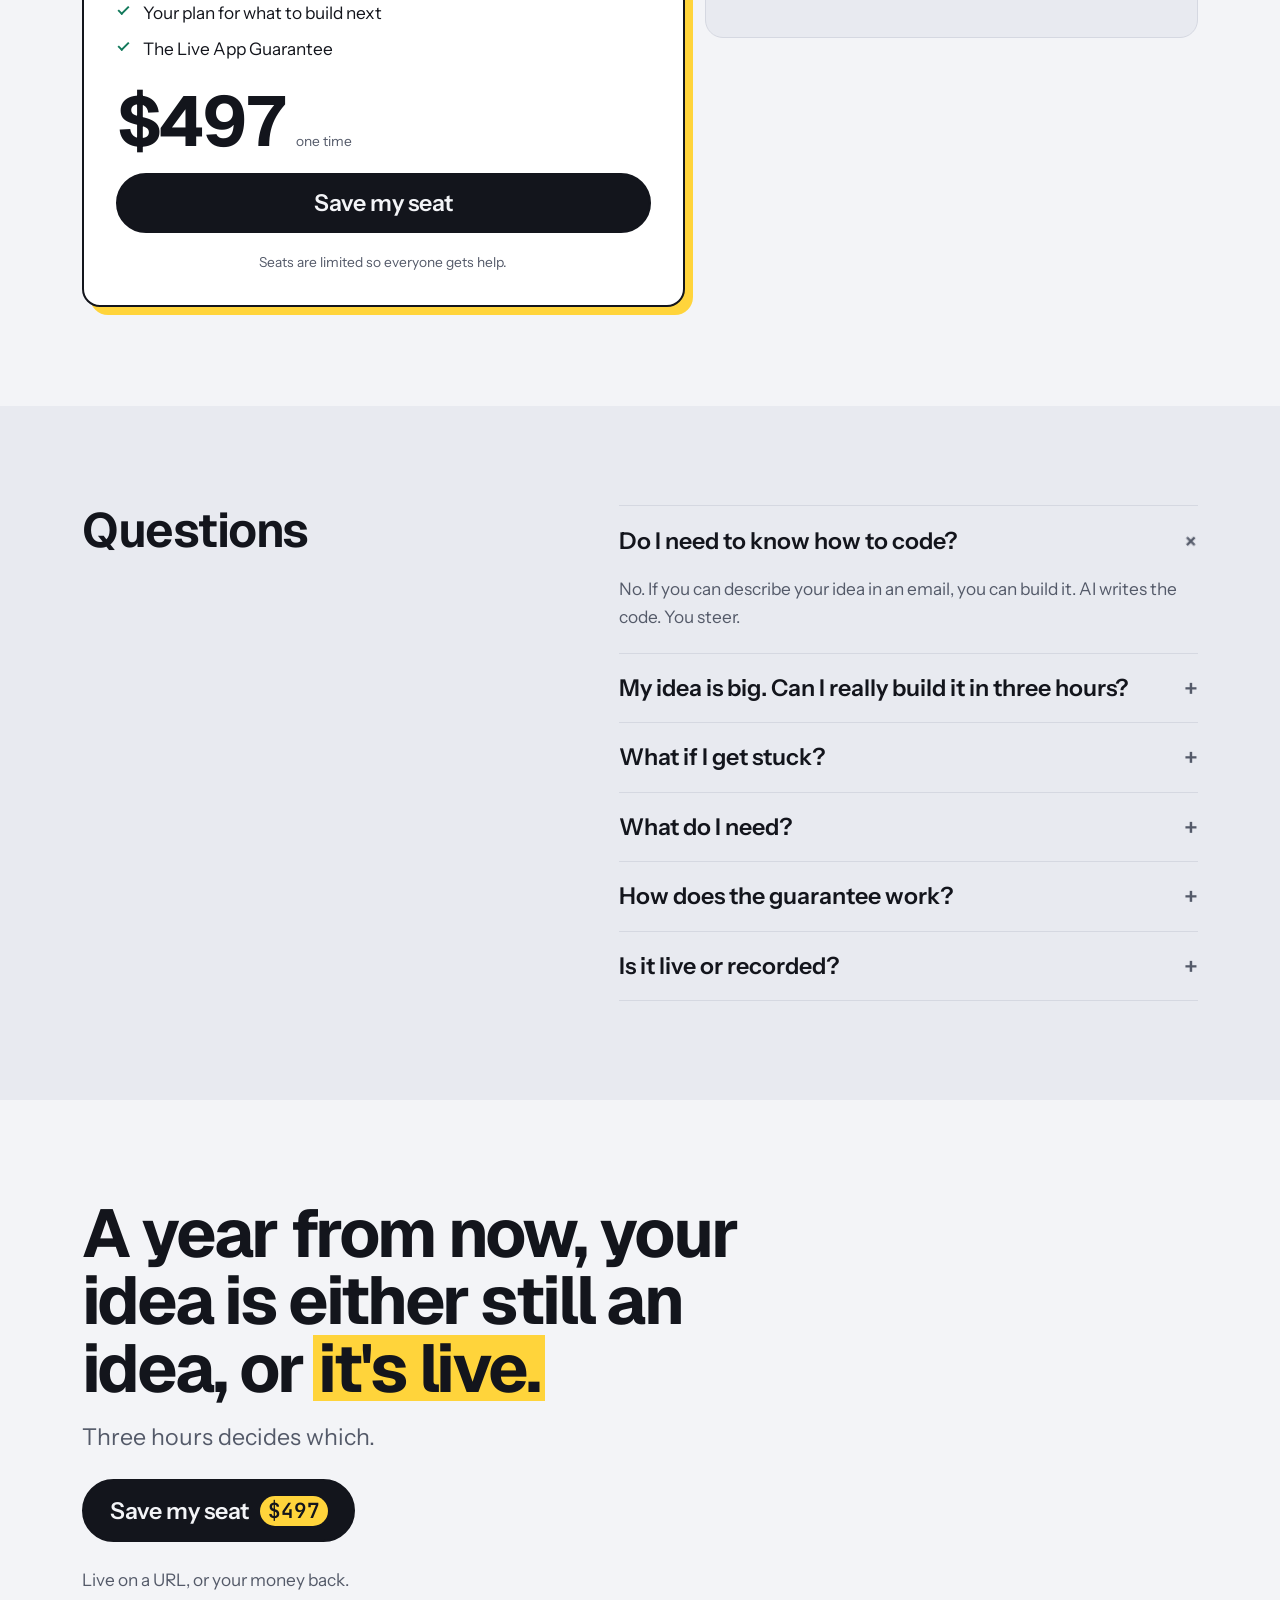
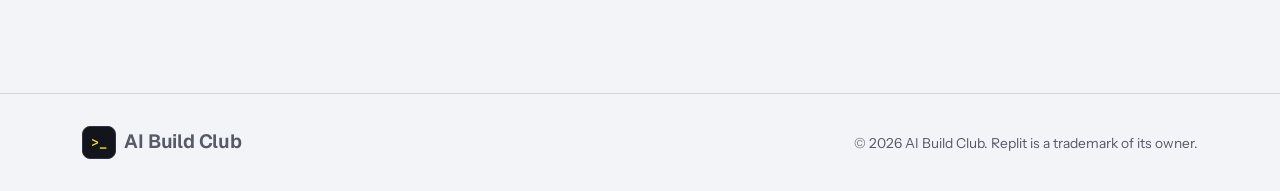
==== commit e58f507d: "Rewrite landing page copy as a direct-response sales page Problem/shift section, value stack with pr" ====
--- a/index.html
+++ b/index.html
@@ -4,11 +4,11 @@
 <meta charset="utf-8">
 <meta name="viewport" content="width=device-width, initial-scale=1, viewport-fit=cover">
 <title>AI App Boot Camp · AI Build Club</title>
-<meta name="description" content="Build your own app in three hours, live online. No coding. Leave with a working MVP on a real URL, or your money back.">
+<meta name="description" content="Turn your idea into a working app in 3 hours. No coding. Live online. Leave with your app live on a real URL, or your money back.">
 <meta name="theme-color" content="#F3F4F7" media="(prefers-color-scheme: light)">
 <meta name="theme-color" content="#101217" media="(prefers-color-scheme: dark)">
-<meta property="og:title" content="You have the ideas. Now ship them.">
-<meta property="og:description" content="Build your own app in three hours at the AI App Boot Camp. No coding. A working MVP on a URL, or your money back.">
+<meta property="og:title" content="Turn your idea into a working app in 3 hours.">
+<meta property="og:description" content="No coding. No developer. Build it yourself with AI, live online. Your app live on a URL, or your money back.">
 <link rel="preconnect" href="https://fonts.googleapis.com">
 <link rel="preconnect" href="https://fonts.gstatic.com" crossorigin>
 <link rel="stylesheet" href="https://fonts.googleapis.com/css2?family=Geist:wght@400..800&family=Instrument+Sans:ital,wght@0,400..700;1,400..700&family=JetBrains+Mono:wght@400;500;600&display=swap">
@@ -24,21 +24,21 @@
       <span class="mark__glyph" aria-hidden="true">&gt;_</span>
       <span class="mark__name">AI Build Club</span>
     </a>
-    <a class="btn btn--small" data-link="checkout" href="#reserve">Reserve your seat</a>
+    <a class="btn btn--small" data-link="checkout" href="#reserve">Save my seat</a>
   </div>
 </header>
 
 <main id="main">
 
-  <!-- 1 + 2. Promise, then the demo video right beside it -->
+  <!-- 1. Big promise + proof (demo video) -->
   <section class="hero" id="top">
     <div class="wrap hero__grid">
       <div class="hero__copy">
         <p class="eyebrow">For professionals and entrepreneurs at heart</p>
-        <h1 class="hero__title">You have the ideas. Now <mark>ship them.</mark></h1>
-        <p class="hero__lede">Build your own app in three hours at the AI App Boot Camp. No coding. You leave with a working MVP live on a real URL, or your money back.</p>
+        <h1 class="hero__title">Turn your idea into a <mark>working app</mark> in 3 hours.</h1>
+        <p class="hero__lede">No coding. No developer. In this live online boot camp, you build it yourself with AI while I guide you step by step. You leave with your app live on a real URL, or you get your money back.</p>
         <div class="hero__actions" data-hero-cta>
-          <a class="btn btn--big" data-link="checkout" href="#reserve">Reserve your seat <span class="btn__price">$497</span></a>
+          <a class="btn btn--big" data-link="checkout" href="#reserve">Save my seat <span class="btn__price">$497</span></a>
           <p class="hero__when"><span class="nowrap" data-event="date">Saturday, November 21</span> <span class="sep" aria-hidden="true">&middot;</span> <span class="nowrap" data-event="time">10 am &ndash; 1 pm CT</span> <span class="sep" aria-hidden="true">&middot;</span> <span class="nowrap">Live online</span></p>
         </div>
         <ul class="ticks hero__facts" aria-label="Boot camp at a glance">
@@ -57,8 +57,25 @@
             <p class="demo__tag">Video placeholder</p>
           </div>
         </div>
-        <figcaption class="demo__cap">Me, talking to AI. The app building itself. Live on a URL at the end.</figcaption>
+        <figcaption class="demo__cap">I describe an app in plain English. AI builds it. It goes live. 45 seconds.</figcaption>
       </figure>
+    </div>
+  </section>
+
+  <!-- 2. Problem, then the shift -->
+  <section class="problem" aria-labelledby="problem-title">
+    <div class="wrap split">
+      <div class="split__intro">
+        <h2 class="section-title" id="problem-title">Good ideas die in the notes app.</h2>
+      </div>
+      <div class="problem__body">
+        <ul class="crosses">
+          <li>You don't code, and learning would take years.</li>
+          <li>Hiring a developer means thousands of dollars and months of waiting.</li>
+          <li>So the idea sits there. Another year goes by.</li>
+        </ul>
+        <p class="problem__turn"><strong>Here's what changed:</strong> AI now writes the code. You just need to know how to tell it what you want. That takes three hours to learn, and I'll teach you on your own idea.</p>
+      </div>
     </div>
   </section>
 
@@ -67,30 +84,31 @@
     <div class="wrap">
       <div class="head">
         <h2 class="section-title" id="leave-title">Walk in with an idea. Walk out with a live app.</h2>
-        <p>Bring a big idea: a CRM for your industry, a client portal, even a marketplace. In three hours you build the MVP, the core of it working and live, so you can start testing it with real people.</p>
+        <p>By the end, you'll send someone a link and say "I built this." It's your MVP: the first working version of your idea, ready for real people to try.</p>
       </div>
       <ul class="cards">
         <li class="card">
           <span class="card__n">01</span>
-          <h3>Your MVP, live on a URL</h3>
+          <h3>Your app, live on a URL</h3>
           <p>A real web address you can send to customers, partners or your team the same day.</p>
         </li>
         <li class="card">
           <span class="card__n">02</span>
           <h3>The skill to keep building</h3>
-          <p>How to direct an AI coding agent: add features, fix what breaks, start your next app.</p>
+          <p>How to direct AI to add features, fix what breaks and start your next app.</p>
         </li>
         <li class="card">
           <span class="card__n">03</span>
           <h3>It's yours</h3>
-          <p>Your project lives in your own Replit account. Keep building whenever you want.</p>
+          <p>Your app lives in your own Replit account. Keep building whenever you want.</p>
         </li>
         <li class="card">
           <span class="card__n">04</span>
-          <h3>The playbook</h3>
+          <h3>My playbook</h3>
           <p>The prompts and workflows I use, plus your next steps to get first users.</p>
         </li>
       </ul>
+      <p class="leave__scope">Big idea? Good. A client portal, a tool for your team, even a marketplace. You build the core of it in the session and keep growing it after.</p>
     </div>
   </section>
 
@@ -99,24 +117,24 @@
     <div class="wrap split">
       <div class="split__intro">
         <h2 class="section-title" id="hours-title">Three hours. Mostly building.</h2>
-        <p>No lectures. No slides. You build your own app, live, with me guiding you.</p>
-        <a class="btn" data-link="checkout" href="#reserve">Reserve your seat <span class="btn__price">$497</span></a>
+        <p>No lectures. No theory. You build your own app, live, with me guiding you.</p>
+        <a class="btn" data-link="checkout" href="#reserve">Save my seat <span class="btn__price">$497</span></a>
       </div>
       <ol class="hours" aria-label="How the three hours go">
         <li class="hour">
           <p class="hour__time">Hour 1</p>
           <h3>Start your app</h3>
-          <p>Open Replit, describe your idea in plain English, and watch AI build the first version.</p>
+          <p>Describe your idea in plain English and watch AI build the first version in minutes.</p>
         </li>
         <li class="hour">
           <p class="hour__time">Hour 2</p>
-          <h3>Build</h3>
-          <p>A full hour of hands-on building. Add features, test them, fix them. I help when you get stuck.</p>
+          <h3>Make it yours</h3>
+          <p>Add the features that matter, test them, fix them. I help when you get stuck.</p>
         </li>
         <li class="hour">
           <p class="hour__time">Hour 3</p>
-          <h3>Ship it</h3>
-          <p>Publish your app to a live URL and leave with a plan for what to build next.</p>
+          <h3>Go live</h3>
+          <p>Publish your app to a real URL and leave with a plan for what to build next.</p>
         </li>
       </ol>
     </div>
@@ -126,14 +144,17 @@
   <section class="fit" aria-labelledby="fit-title">
     <div class="wrap split">
       <div class="split__intro">
-        <h2 class="section-title" id="fit-title">For people with ideas, not code.</h2>
-      </div>
-      <ul class="ticks ticks--big">
-        <li>You've had an app idea for years and never built it</li>
-        <li>You've seen what AI can do but haven't shipped anything with it</li>
-        <li>You'd rather build the first version yourself than hire a developer</li>
-        <li>You've never written a line of code. Perfect.</li>
-      </ul>
+        <h2 class="section-title" id="fit-title">This is for you if&hellip;</h2>
+      </div>
+      <div>
+        <ul class="ticks ticks--big">
+          <li>You have an idea for an app or a tool, and it's been sitting there</li>
+          <li>You're great at what you do, but you've never written code</li>
+          <li>You'd rather build the first version yourself than pay someone</li>
+          <li>You want to see what AI can really do, on your own idea</li>
+        </ul>
+        <p class="fit__not">Not for developers looking for advanced techniques. This is for people with ideas.</p>
+      </div>
     </div>
   </section>
 
@@ -142,39 +163,43 @@
     <div class="wrap teacher__grid">
       <img class="teacher__photo" src="img/brennen-hodge.jpg" width="1000" height="1000" alt="Brennen Hodge" loading="lazy" decoding="async">
       <div class="teacher__copy">
-        <p class="eyebrow eyebrow--on-dark">Your instructor</p>
+        <p class="eyebrow eyebrow--on-dark">Your guide</p>
         <h2 class="section-title" id="teacher-title">Brennen Hodge</h2>
         <p class="teacher__cred">Former VP of Product &middot; Founder of dbVantage</p>
-        <p>I've built products, websites and software from zero. Now I build working apps with AI in hours. In this boot camp I'll show you exactly how, live, on your idea.</p>
-      </div>
-    </div>
-  </section>
-
-  <!-- 7. The offer -->
+        <p>As a VP of Product, every idea needed a team of developers and months of work. Now I build working apps with AI in hours. In this boot camp I'll show you exactly how, live, on your idea.</p>
+      </div>
+    </div>
+  </section>
+
+  <!-- 7. The offer: value stack, anchor, price, guarantee -->
   <section class="offer" id="reserve" aria-labelledby="offer-title">
     <div class="wrap">
-      <h2 class="section-title" id="offer-title">Reserve your seat.</h2>
+      <div class="head">
+        <h2 class="section-title" id="offer-title">Everything you get</h2>
+        <p>Hiring a developer for a first version: thousands of dollars and months. This: $497 and three hours.</p>
+      </div>
       <div class="offer__grid">
         <article class="plan">
           <p class="plan__step">AI App Boot Camp</p>
           <p class="plan__when"><span data-event="date">Saturday, November 21</span><br><span data-event="time">10 am &ndash; 1 pm CT</span> &middot; Live online</p>
+          <ul class="ticks">
+            <li>The 3-hour live build session</li>
+            <li>Your own app, live on a real URL</li>
+            <li>Live help when you get stuck</li>
+            <li>My prompts and workflows to reuse</li>
+            <li>Your plan for what to build next</li>
+            <li>The Live App Guarantee</li>
+          </ul>
           <p class="plan__price"><span class="num">$497</span><span class="plan__per">one time</span></p>
-          <ul class="ticks">
-            <li>3-hour live build session</li>
-            <li>Your own app, from idea to a live URL</li>
-            <li>Hands-on help when you get stuck</li>
-            <li>My prompts and workflows to reuse</li>
-            <li>Your next-steps plan</li>
-            <li>The MVP guarantee</li>
-          </ul>
-          <a class="btn btn--block btn--big" data-link="checkout" href="#reserve">Reserve your seat <span class="btn__price">$497</span></a>
-          <p class="plan__fine">One-time payment. No coding experience needed.</p>
+          <a class="btn btn--block btn--big" data-link="checkout" href="#reserve">Save my seat</a>
+          <!-- TODO: confirm there's a seat cap (and the number, if we want to show it). -->
+          <p class="plan__fine">Seats are limited so everyone gets help.</p>
         </article>
 
         <aside class="guarantee" aria-labelledby="guarantee-title">
-          <p class="guarantee__badge">MVP guarantee</p>
-          <h3 id="guarantee-title">Leave with a live app, or your money back.</h3>
-          <p>Attend the full three hours and follow along. If your app isn't live on a URL by the end, you get your $497 back.</p>
+          <p class="guarantee__badge">Live App Guarantee</p>
+          <h3 id="guarantee-title">Your app is live on a URL, or you pay nothing.</h3>
+          <p>Show up for the three hours and follow along. If your app isn't live on a real URL by the end, I'll refund every dollar. The risk is on me.</p>
         </aside>
       </div>
     </div>
@@ -189,16 +214,20 @@
       <div class="qa">
         <details open>
           <summary>Do I need to know how to code?</summary>
-          <p>No. You describe what you want in plain English and AI writes the code. Your job is to know what you want and steer.</p>
+          <p>No. If you can describe your idea in an email, you can build it. AI writes the code. You steer.</p>
         </details>
         <details>
           <summary>My idea is big. Can I really build it in three hours?</summary>
-          <p>You'll build the MVP: the core features, working and live on a URL. Bigger ideas take more building after the session, and you'll leave knowing how to do it.</p>
+          <p>You'll build the MVP: the core of your idea, working and live on a URL. Bigger ideas take more building after the session, and you'll leave knowing how to do it.</p>
+        </details>
+        <details>
+          <summary>What if I get stuck?</summary>
+          <p>I help you live, in the session. Getting unstuck with AI is one of the skills you'll leave with.</p>
         </details>
         <details>
           <summary>What do I need?</summary>
           <!-- TODO: confirm which Replit plan attendees need and whether it costs extra. -->
-          <p>A laptop, a reliable internet connection and your idea. You'll get Replit setup steps before the session.</p>
+          <p>A laptop, a reliable internet connection and your idea. You'll get simple setup steps before the session.</p>
         </details>
         <details>
           <summary>How does the guarantee work?</summary>
@@ -206,18 +235,19 @@
         </details>
         <details>
           <summary>Is it live or recorded?</summary>
-          <p>Live, 100% online. You build alongside me in real time.</p>
-        </details>
-      </div>
-    </div>
-  </section>
-
-  <!-- 9. Final call -->
+          <p>Live, 100% online. You build alongside me in real time and ask questions as you go.</p>
+        </details>
+      </div>
+    </div>
+  </section>
+
+  <!-- 9. Final call: the two paths -->
   <section class="final" aria-labelledby="final-title">
     <div class="wrap final__inner">
-      <h2 class="final__title" id="final-title">Three hours from now, your idea could be <mark>live.</mark></h2>
-      <a class="btn btn--big" data-link="checkout" href="#reserve">Reserve your seat <span class="btn__price">$497</span></a>
-      <p class="final__fine">MVP on a URL, or your money back.</p>
+      <h2 class="final__title" id="final-title">A year from now, your idea is either still an idea, or <mark>it's live.</mark></h2>
+      <p class="final__sub">Three hours decides which.</p>
+      <a class="btn btn--big" data-link="checkout" href="#reserve">Save my seat <span class="btn__price">$497</span></a>
+      <p class="final__fine">Live on a URL, or your money back.</p>
     </div>
   </section>
 
--- a/styles.css
+++ b/styles.css
@@ -257,7 +257,7 @@
 .hero__copy { display: grid; gap: 1.5rem; min-width: 0; }
 .hero__title {
   font-family: var(--f-display);
-  font-size: var(--step-3);
+  font-size: clamp(2.5rem, 1.5rem + 3.9vw, 4.75rem);
   font-weight: 700;
   line-height: 1;
   letter-spacing: -0.04em;
@@ -415,8 +415,44 @@
 .hour h3 { font-family: var(--f-display); font-size: var(--step-1); font-weight: 650; letter-spacing: -0.015em; }
 .hour p:not(.hour__time) { color: var(--ink-soft); max-width: 40em; }
 
+/* Problem, then the shift */
+.problem { padding-block: var(--section); border-top: 1px solid var(--line); }
+.problem__body { display: grid; gap: 1.75rem; min-width: 0; }
+.crosses { display: grid; }
+.crosses li {
+  position: relative;
+  padding: 1.1rem 0 1.1rem 2.2rem;
+  border-top: 1px solid var(--line);
+  font-size: var(--step-1);
+  line-height: 1.35;
+}
+.crosses li:last-child { border-bottom: 1px solid var(--line); }
+.crosses li::before,
+.crosses li::after {
+  content: "";
+  position: absolute;
+  left: 0.2rem;
+  top: calc(1.1rem + 0.62em);
+  width: 0.95rem;
+  height: 2.5px;
+  background: #E5484D;
+  transform: rotate(45deg);
+}
+.crosses li::after { transform: rotate(-45deg); }
+.problem__turn {
+  padding: 1.25rem 1.4rem;
+  border-left: 4px solid var(--build);
+  background: var(--paper-2);
+  border-radius: 0 12px 12px 0;
+  font-size: var(--step-1);
+  line-height: 1.45;
+}
+
+.leave__scope { margin-top: 1.5rem; color: var(--ink-soft); max-width: 44rem; }
+
 /* Who it's for */
 .fit { padding-block: var(--section); }
+.fit__not { margin-top: 1.25rem; color: var(--ink-soft); }
 
 /* Instructor */
 .teacher { padding-block: var(--section); background: var(--band); color: var(--on-band); }
@@ -469,7 +505,7 @@
   line-height: 0.95;
   letter-spacing: -0.04em;
 }
-.plan__per { font-family: var(--f-mono); font-size: var(--step--1); color: var(--ink-soft); }
+.plan__per { font-size: var(--step--1); color: var(--ink-soft); }
 .plan .ticks { padding: 1.1rem 0 0.5rem; border-top: 1px solid var(--line); }
 .plan__fine { font-size: var(--step--1); color: var(--ink-soft); text-align: center; }
 
@@ -528,13 +564,14 @@
 /* Final call */
 .final { padding-block: var(--section); }
 .final__inner { display: grid; gap: 1.5rem; justify-items: start; }
+.final__sub { font-size: var(--step-1); color: var(--ink-soft); margin-top: -0.5rem; }
 .final__title {
   font-family: var(--f-display);
-  font-size: var(--step-3);
+  font-size: clamp(2.3rem, 1.5rem + 3.4vw, 4.4rem);
   font-weight: 700;
   line-height: 1;
   letter-spacing: -0.04em;
-  max-width: 15ch;
+  max-width: 17ch;
 }
 .final__fine { color: var(--ink-soft); }
 
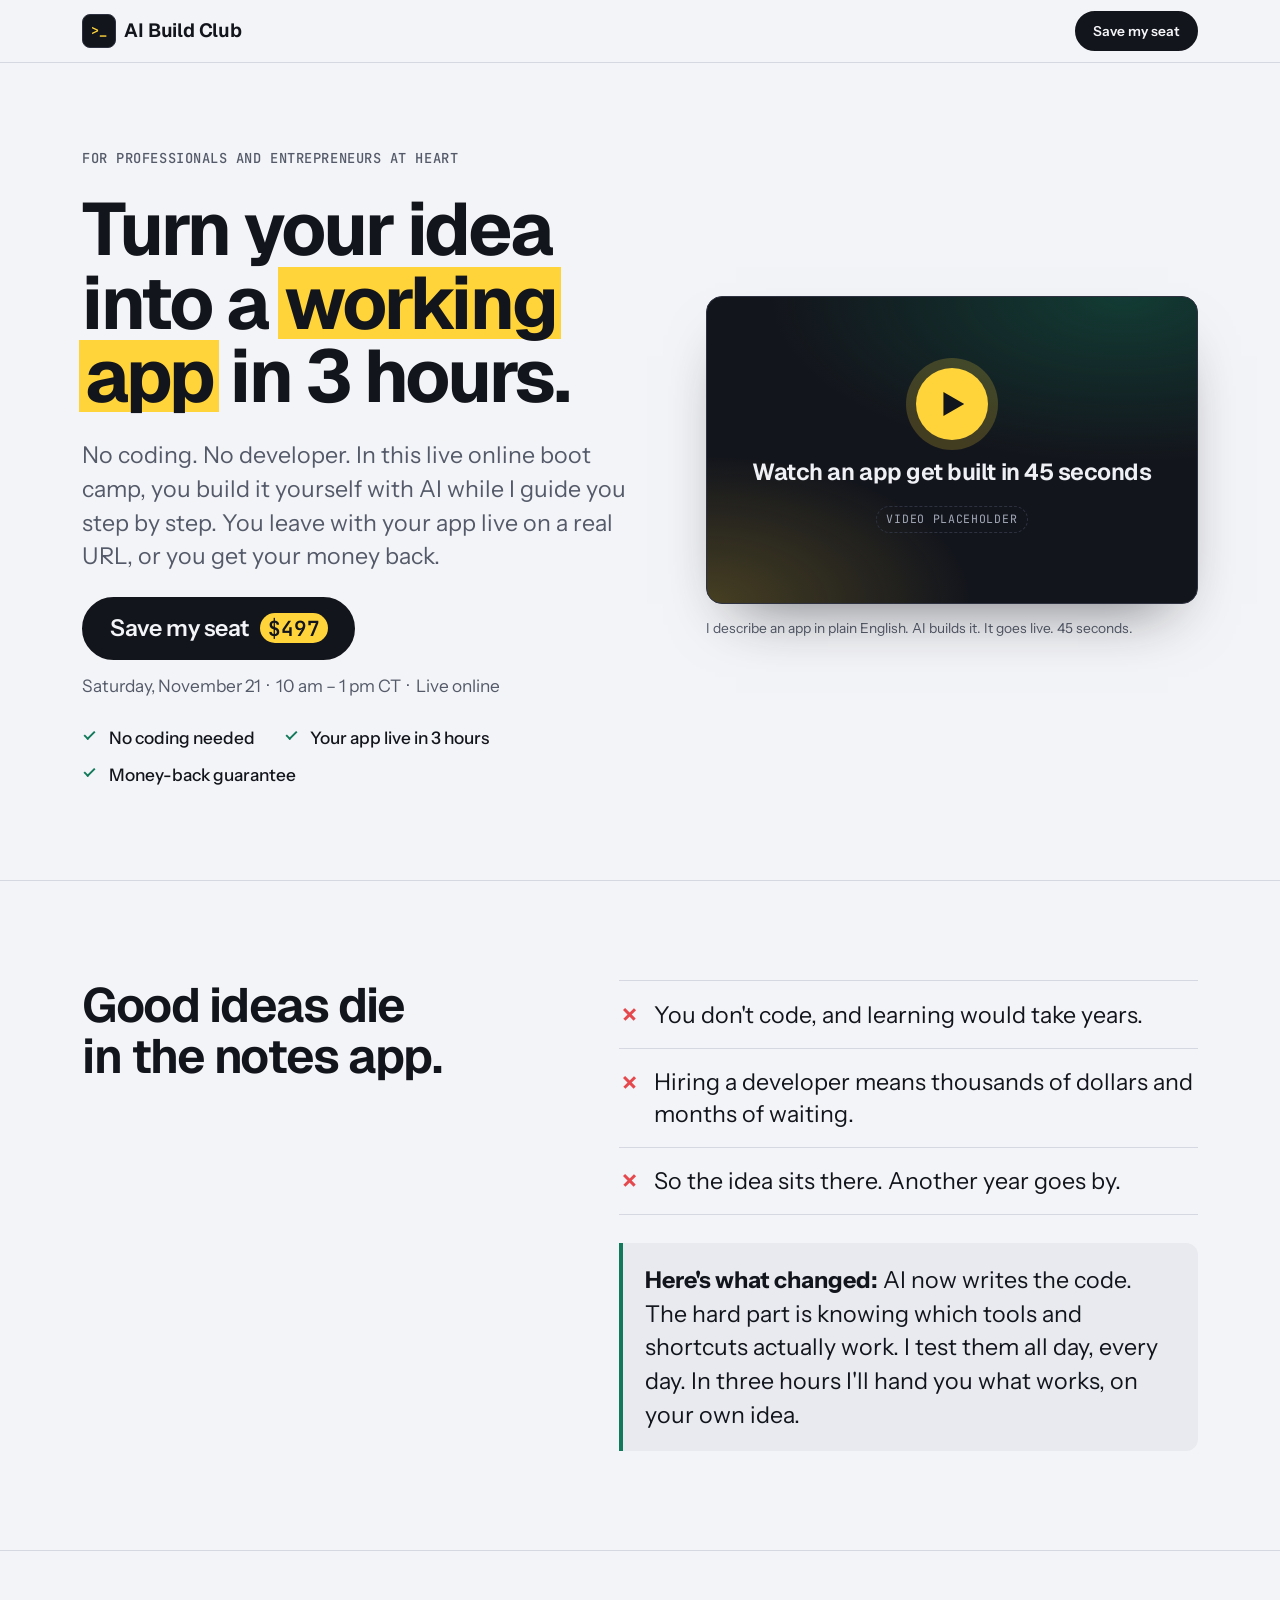
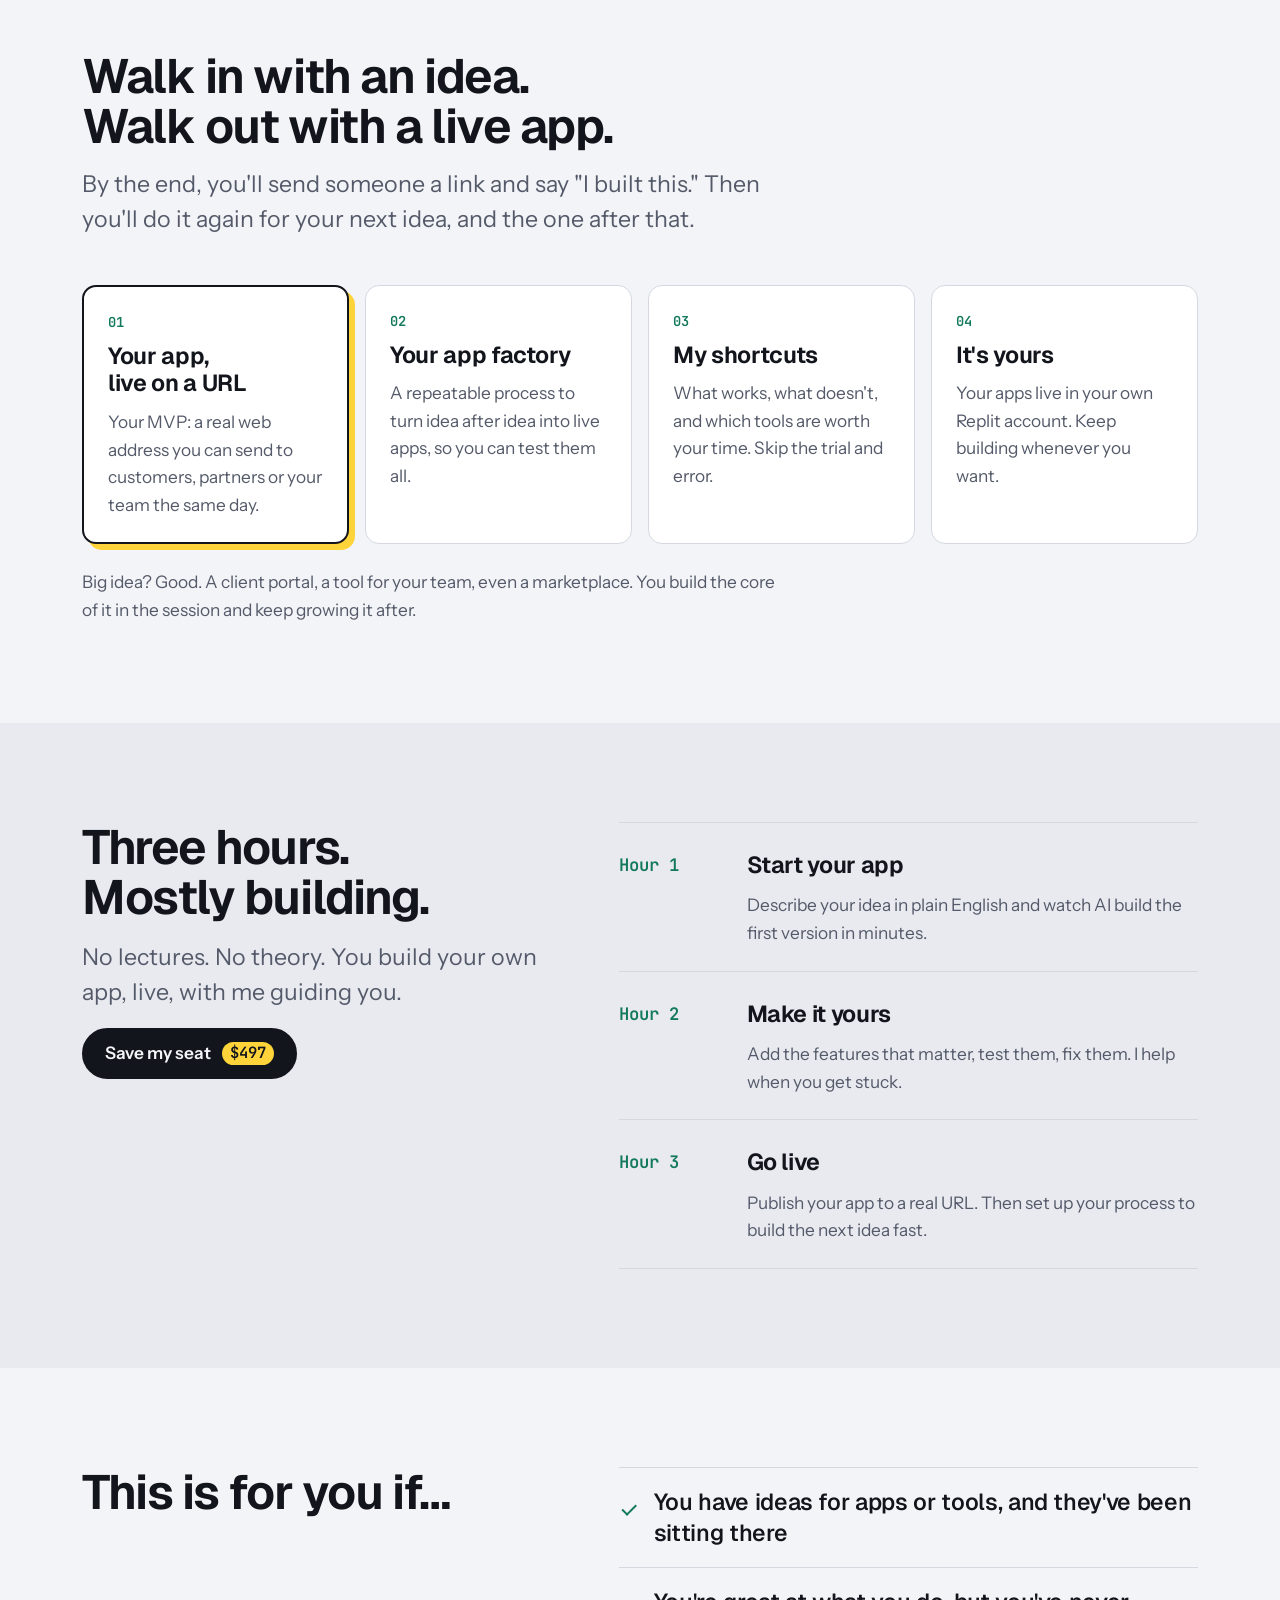
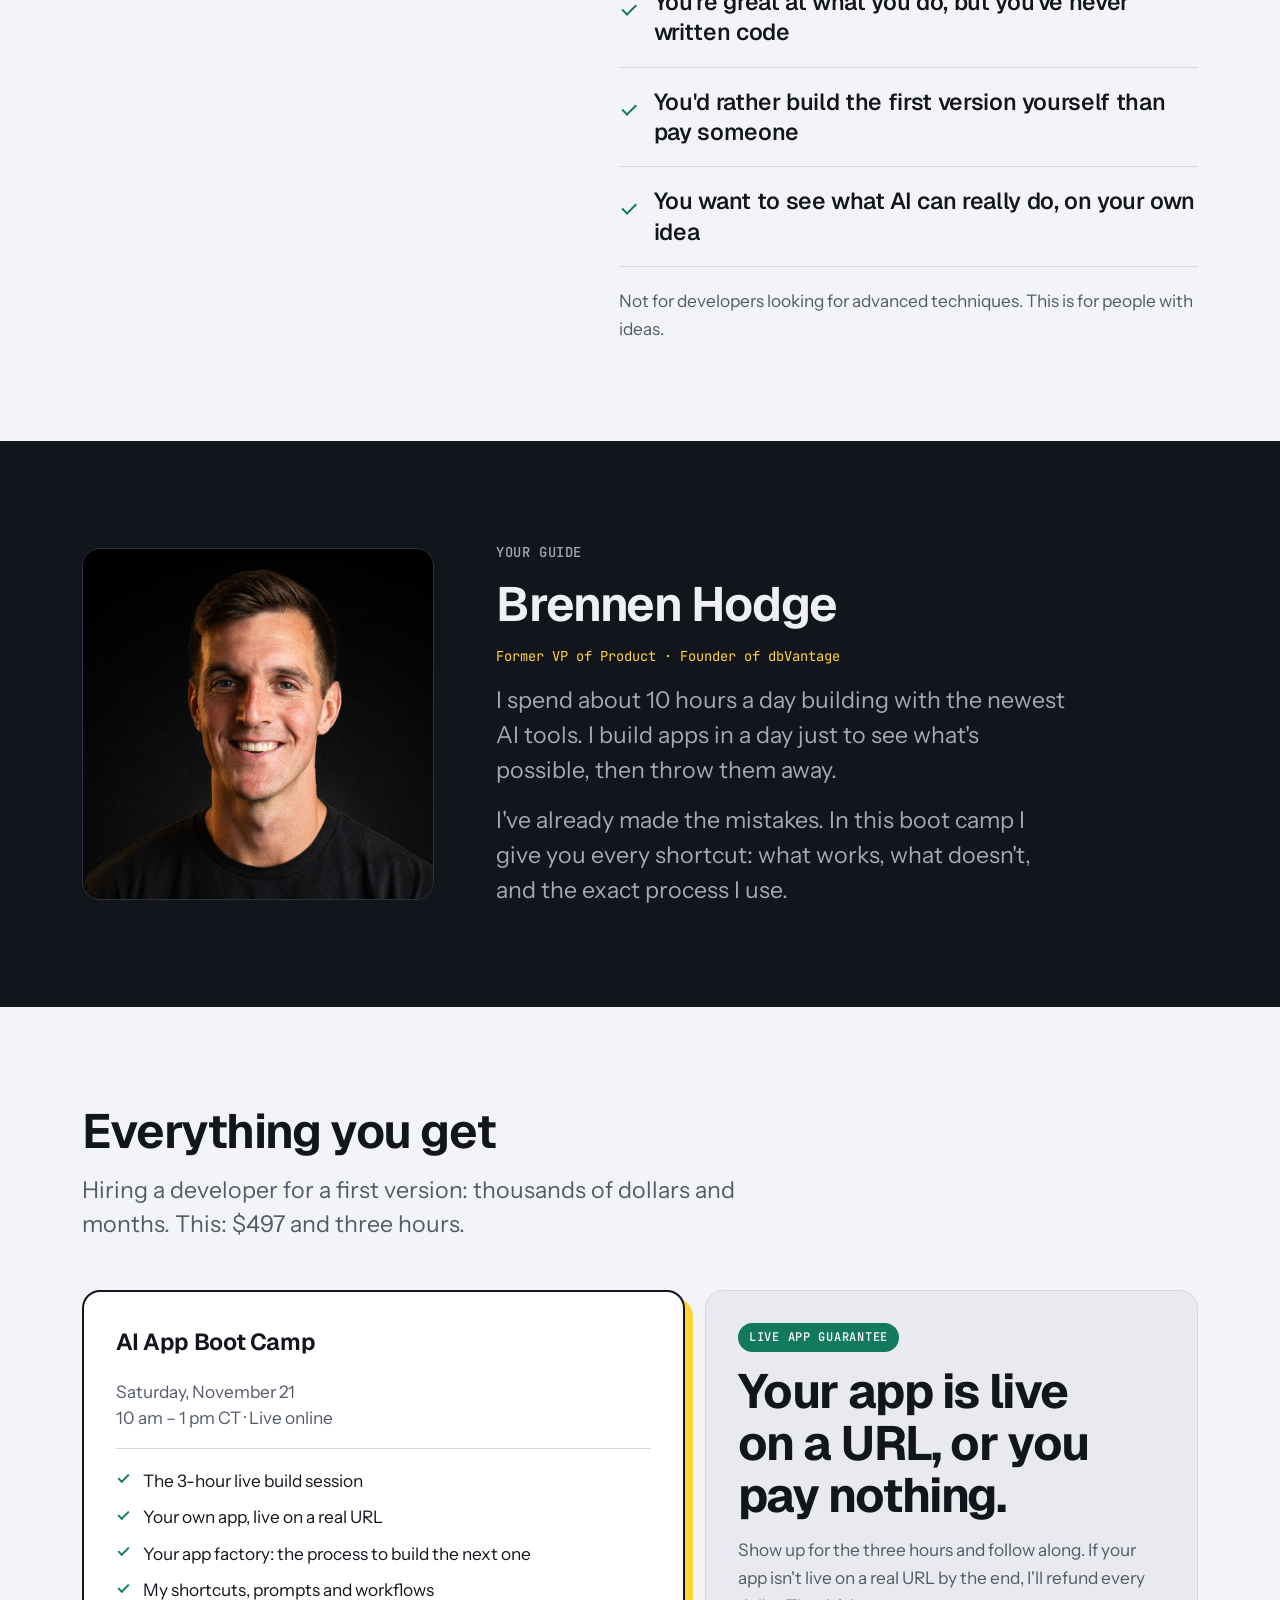
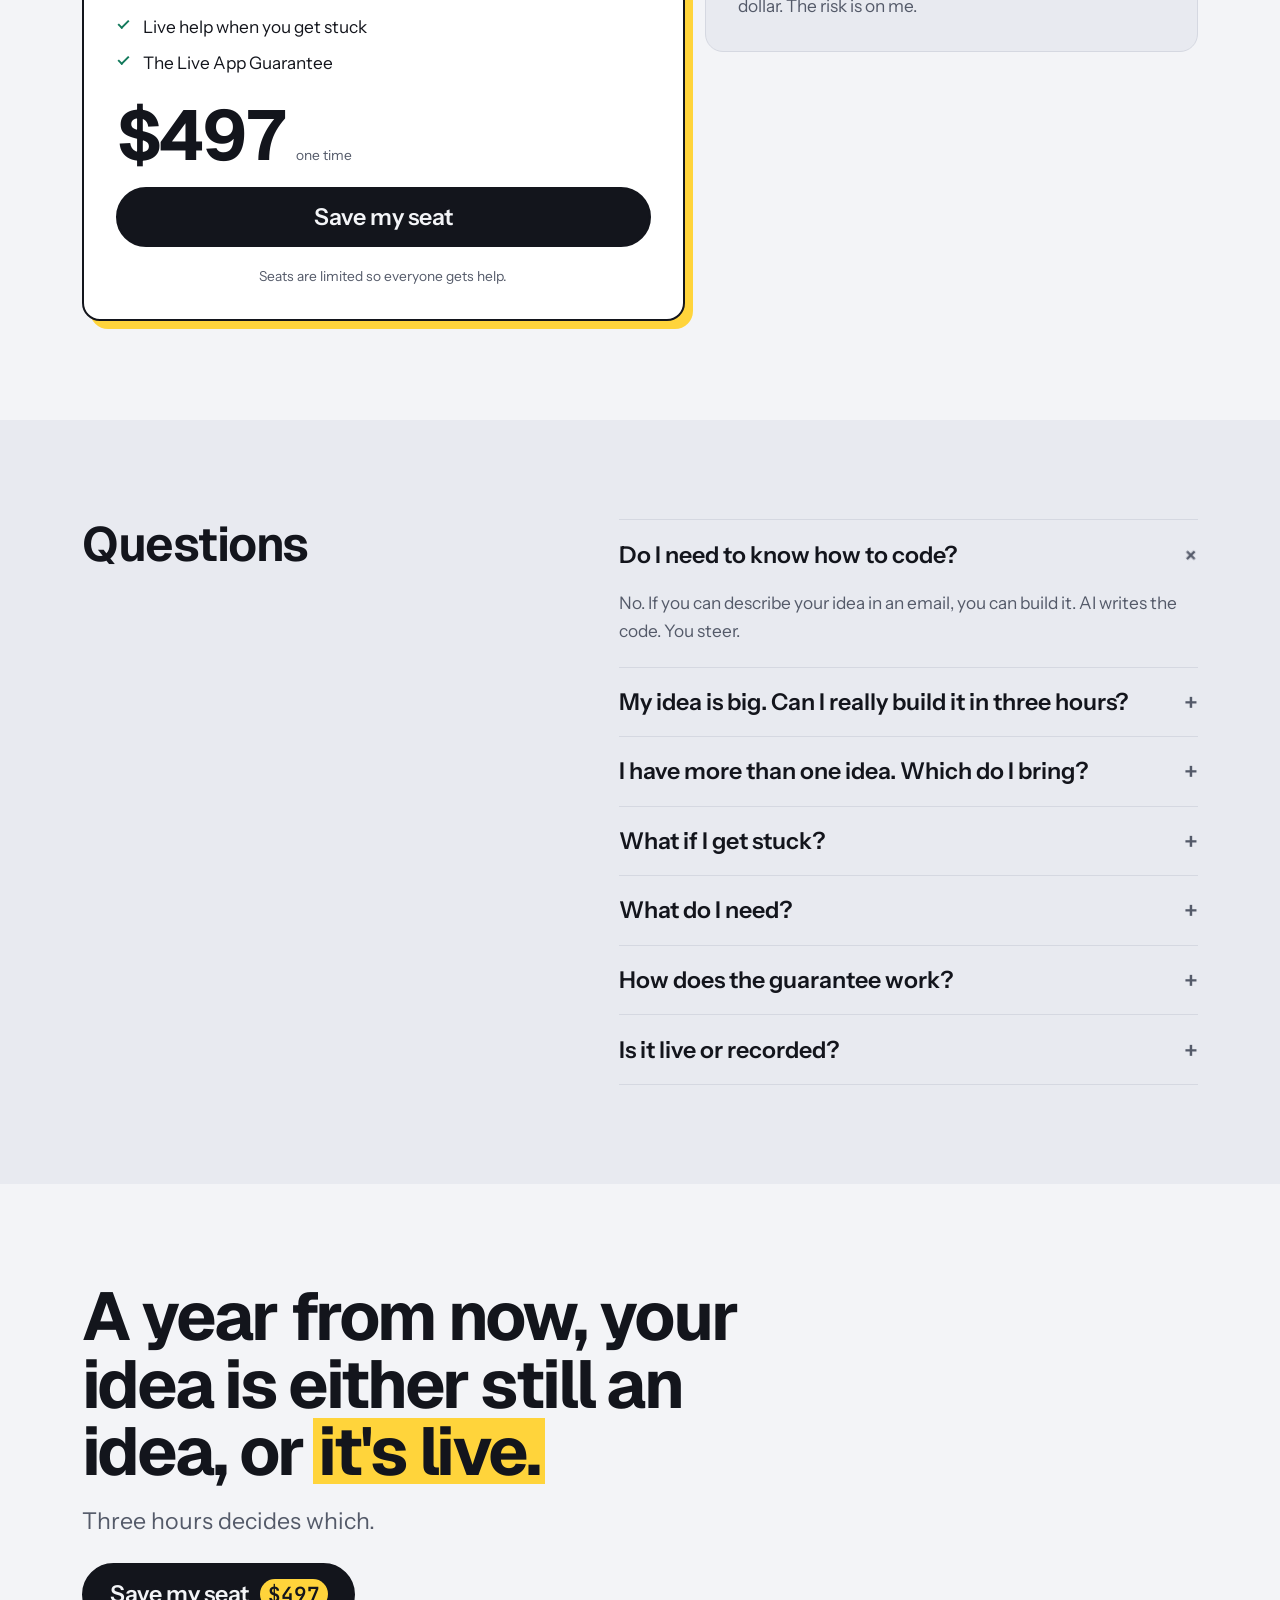
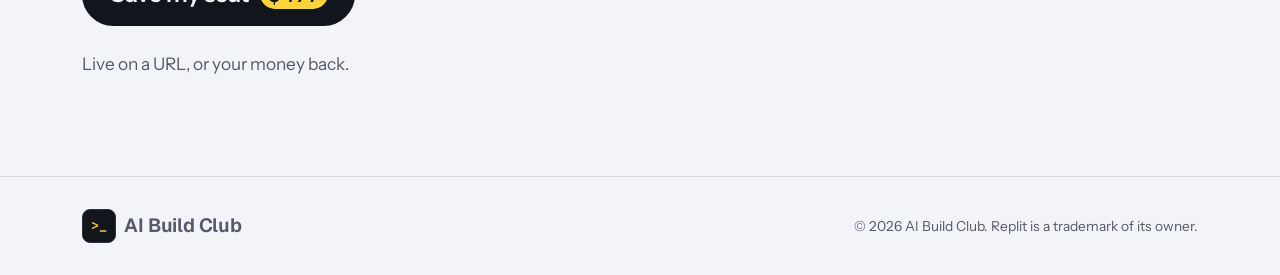
==== commit 240d6489: "Add the shortcuts and app factory angle to the copy Co-Authored-By: Claude Opus 5.5 <noreply@anthrop" ====
--- a/index.html
+++ b/index.html
@@ -74,7 +74,7 @@
           <li>Hiring a developer means thousands of dollars and months of waiting.</li>
           <li>So the idea sits there. Another year goes by.</li>
         </ul>
-        <p class="problem__turn"><strong>Here's what changed:</strong> AI now writes the code. You just need to know how to tell it what you want. That takes three hours to learn, and I'll teach you on your own idea.</p>
+        <p class="problem__turn"><strong>Here's what changed:</strong> AI now writes the code. The hard part is knowing which tools and shortcuts actually work. I test them all day, every day. In three hours I'll hand you what works, on your own idea.</p>
       </div>
     </div>
   </section>
@@ -84,28 +84,28 @@
     <div class="wrap">
       <div class="head">
         <h2 class="section-title" id="leave-title">Walk in with an idea. Walk out with a live app.</h2>
-        <p>By the end, you'll send someone a link and say "I built this." It's your MVP: the first working version of your idea, ready for real people to try.</p>
+        <p>By the end, you'll send someone a link and say "I built this." Then you'll do it again for your next idea, and the one after that.</p>
       </div>
       <ul class="cards">
         <li class="card">
           <span class="card__n">01</span>
           <h3>Your app, live on a URL</h3>
-          <p>A real web address you can send to customers, partners or your team the same day.</p>
+          <p>Your MVP: a real web address you can send to customers, partners or your team the same day.</p>
         </li>
         <li class="card">
           <span class="card__n">02</span>
-          <h3>The skill to keep building</h3>
-          <p>How to direct AI to add features, fix what breaks and start your next app.</p>
+          <h3>Your app factory</h3>
+          <p>A repeatable process to turn idea after idea into live apps, so you can test them all.</p>
         </li>
         <li class="card">
           <span class="card__n">03</span>
+          <h3>My shortcuts</h3>
+          <p>What works, what doesn't, and which tools are worth your time. Skip the trial and error.</p>
+        </li>
+        <li class="card">
+          <span class="card__n">04</span>
           <h3>It's yours</h3>
-          <p>Your app lives in your own Replit account. Keep building whenever you want.</p>
-        </li>
-        <li class="card">
-          <span class="card__n">04</span>
-          <h3>My playbook</h3>
-          <p>The prompts and workflows I use, plus your next steps to get first users.</p>
+          <p>Your apps live in your own Replit account. Keep building whenever you want.</p>
         </li>
       </ul>
       <p class="leave__scope">Big idea? Good. A client portal, a tool for your team, even a marketplace. You build the core of it in the session and keep growing it after.</p>
@@ -134,7 +134,7 @@
         <li class="hour">
           <p class="hour__time">Hour 3</p>
           <h3>Go live</h3>
-          <p>Publish your app to a real URL and leave with a plan for what to build next.</p>
+          <p>Publish your app to a real URL. Then set up your process to build the next idea fast.</p>
         </li>
       </ol>
     </div>
@@ -148,7 +148,7 @@
       </div>
       <div>
         <ul class="ticks ticks--big">
-          <li>You have an idea for an app or a tool, and it's been sitting there</li>
+          <li>You have ideas for apps or tools, and they've been sitting there</li>
           <li>You're great at what you do, but you've never written code</li>
           <li>You'd rather build the first version yourself than pay someone</li>
           <li>You want to see what AI can really do, on your own idea</li>
@@ -166,7 +166,8 @@
         <p class="eyebrow eyebrow--on-dark">Your guide</p>
         <h2 class="section-title" id="teacher-title">Brennen Hodge</h2>
         <p class="teacher__cred">Former VP of Product &middot; Founder of dbVantage</p>
-        <p>As a VP of Product, every idea needed a team of developers and months of work. Now I build working apps with AI in hours. In this boot camp I'll show you exactly how, live, on your idea.</p>
+        <p class="teacher__bio">I spend about 10 hours a day building with the newest AI tools. I build apps in a day just to see what's possible, then throw them away.</p>
+        <p class="teacher__bio">I've already made the mistakes. In this boot camp I give you every shortcut: what works, what doesn't, and the exact process I use.</p>
       </div>
     </div>
   </section>
@@ -185,9 +186,9 @@
           <ul class="ticks">
             <li>The 3-hour live build session</li>
             <li>Your own app, live on a real URL</li>
+            <li>Your app factory: the process to build the next one</li>
+            <li>My shortcuts, prompts and workflows</li>
             <li>Live help when you get stuck</li>
-            <li>My prompts and workflows to reuse</li>
-            <li>Your plan for what to build next</li>
             <li>The Live App Guarantee</li>
           </ul>
           <p class="plan__price"><span class="num">$497</span><span class="plan__per">one time</span></p>
@@ -219,6 +220,10 @@
         <details>
           <summary>My idea is big. Can I really build it in three hours?</summary>
           <p>You'll build the MVP: the core of your idea, working and live on a URL. Bigger ideas take more building after the session, and you'll leave knowing how to do it.</p>
+        </details>
+        <details>
+          <summary>I have more than one idea. Which do I bring?</summary>
+          <p>Bring your favorite and build it live. You leave with the process to build the rest fast, so you can test them all.</p>
         </details>
         <details>
           <summary>What if I get stuck?</summary>
--- a/styles.css
+++ b/styles.css
@@ -474,7 +474,7 @@
 }
 .teacher__copy { display: grid; gap: 1rem; max-width: 36rem; min-width: 0; }
 .teacher__cred { font-family: var(--f-mono); font-size: var(--step--1); color: var(--marker); }
-.teacher__copy p:last-child { color: var(--on-band-soft); font-size: var(--step-1); line-height: 1.5; }
+.teacher__bio { color: var(--on-band-soft); font-size: var(--step-1); line-height: 1.5; }
 
 /* Offer */
 .offer { padding-block: var(--section); }
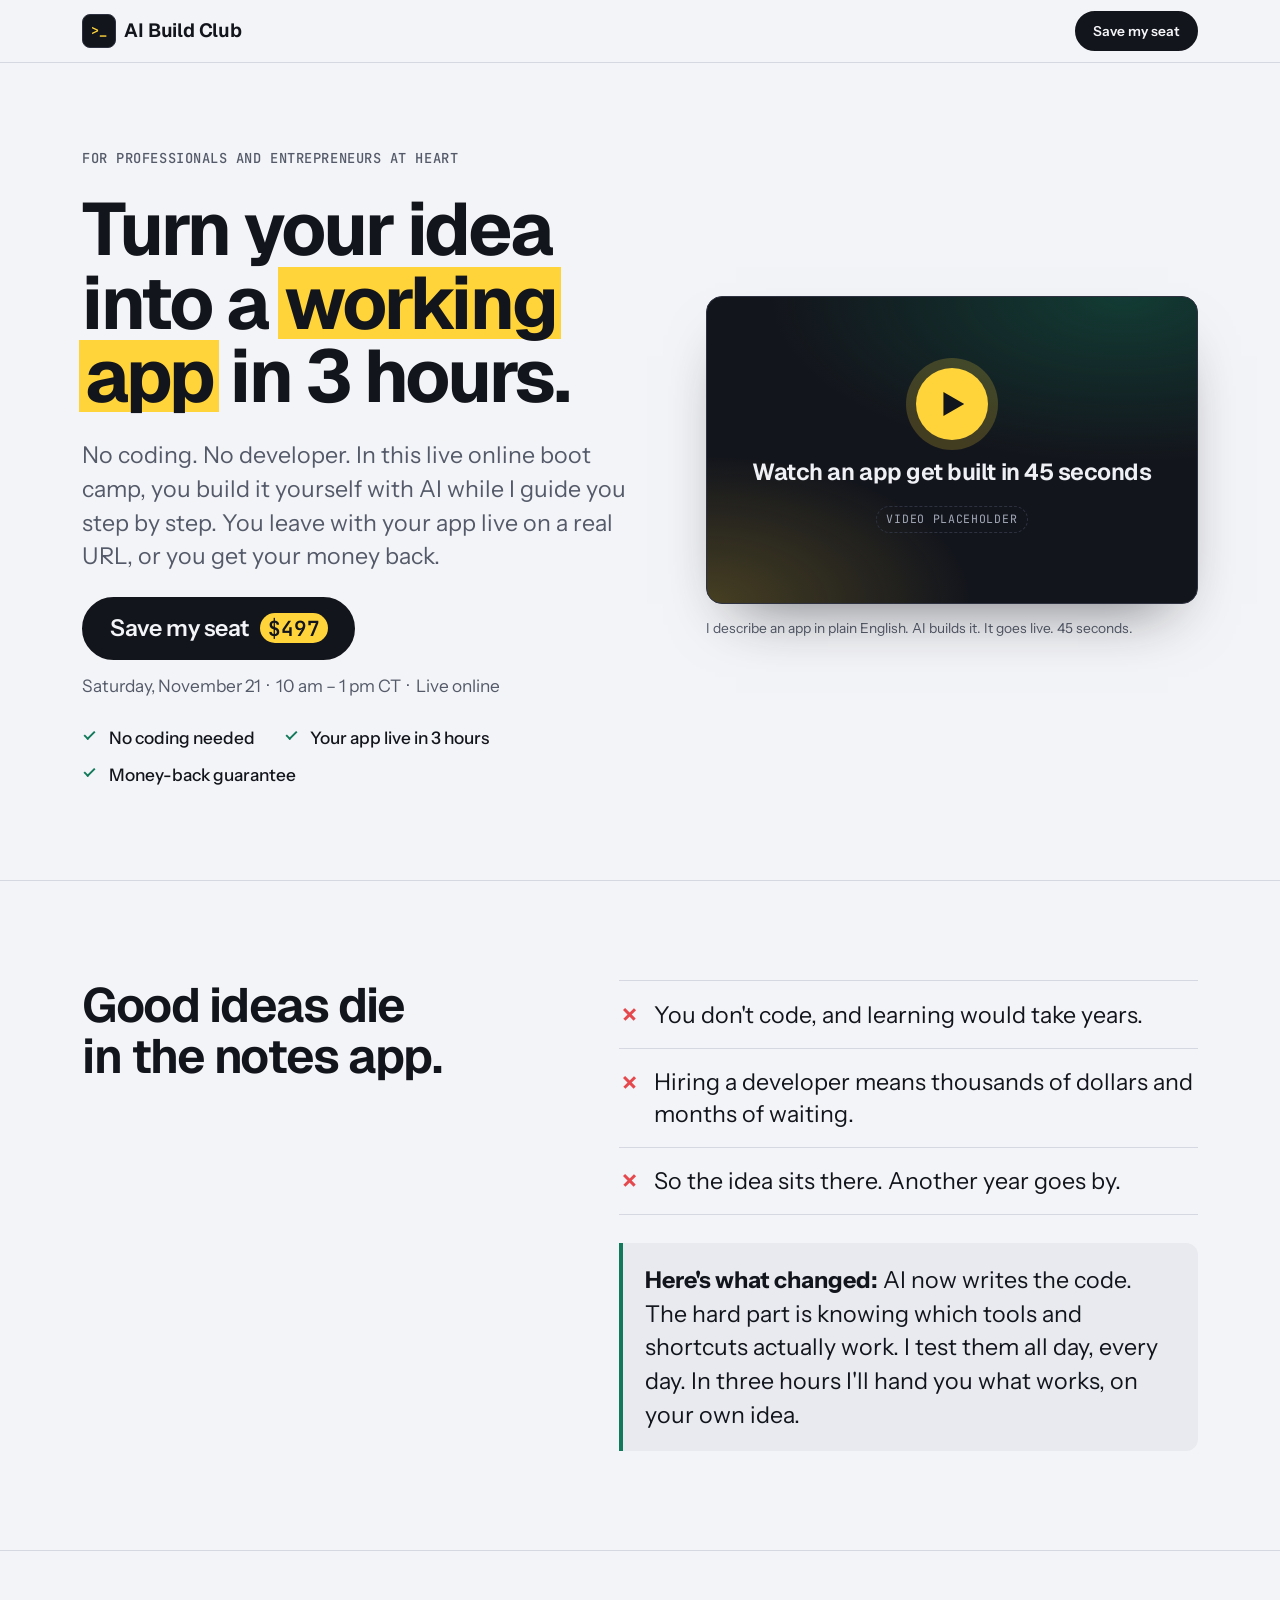
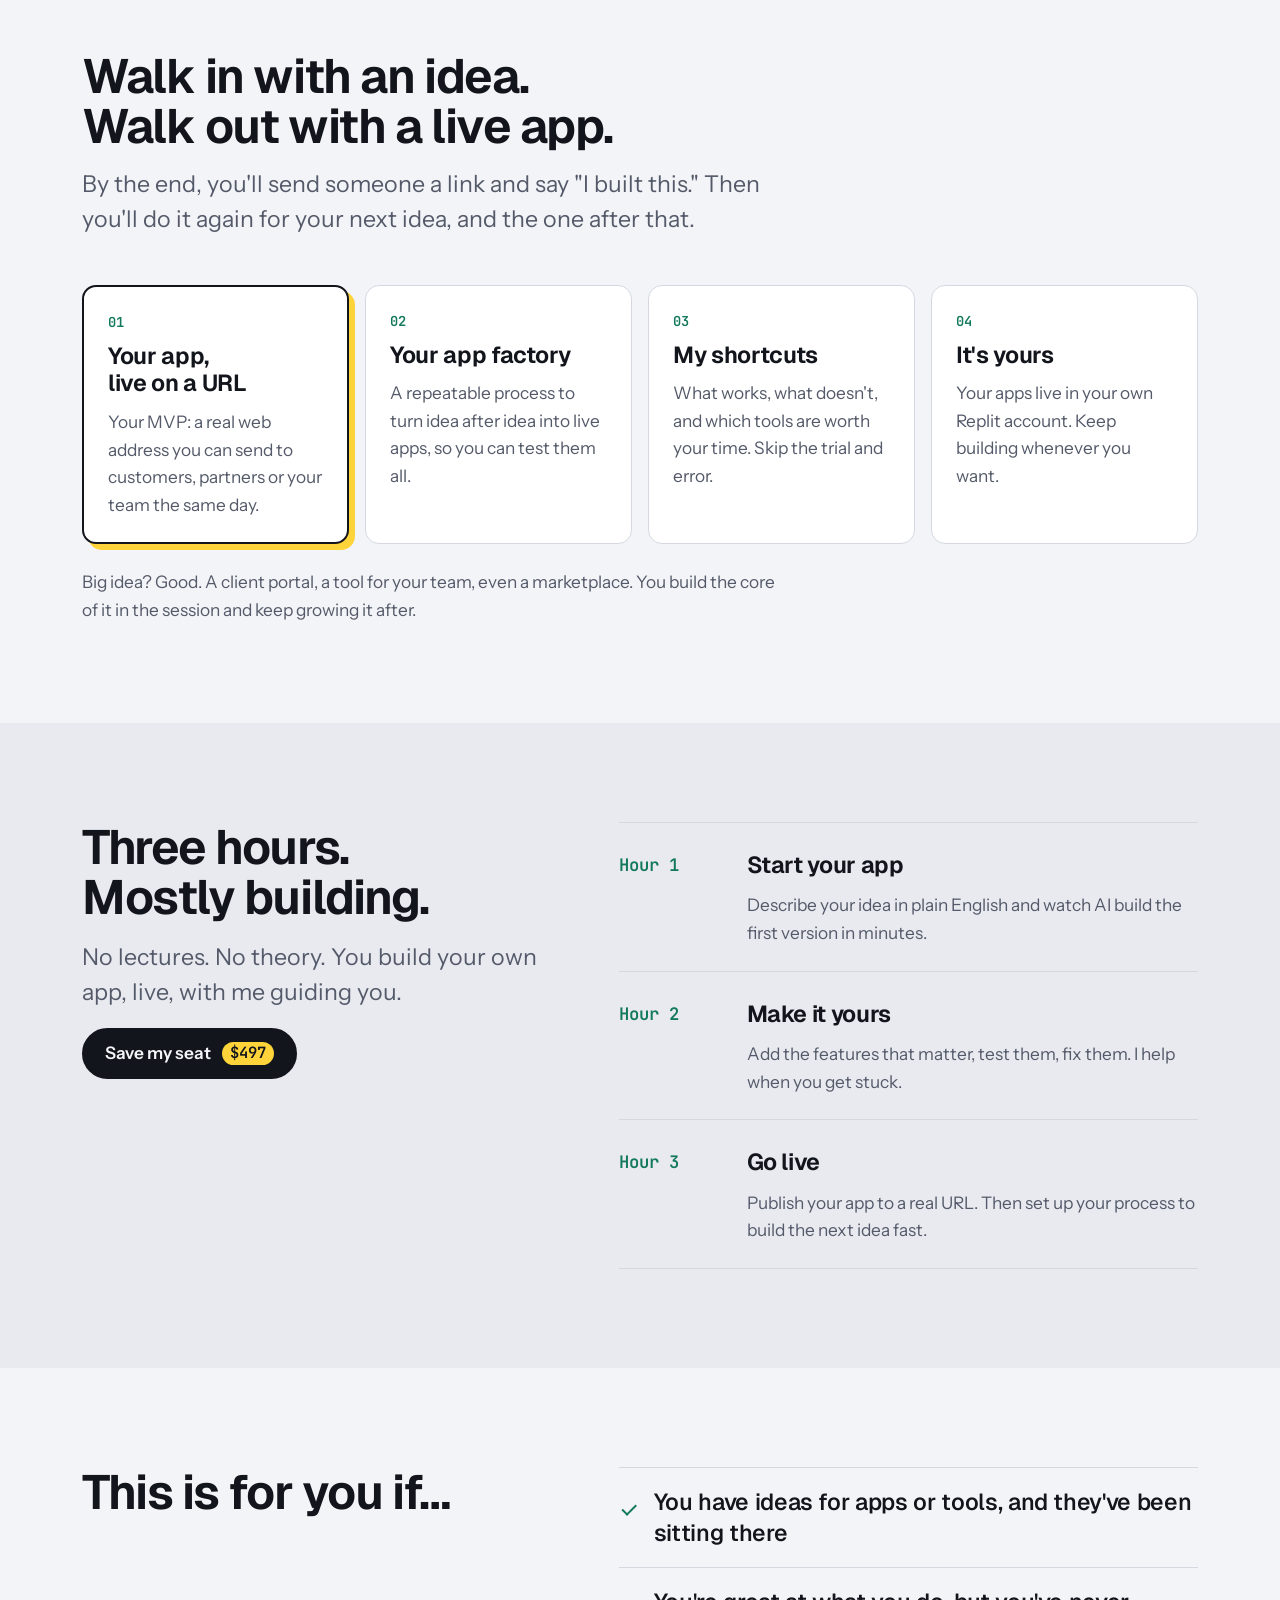
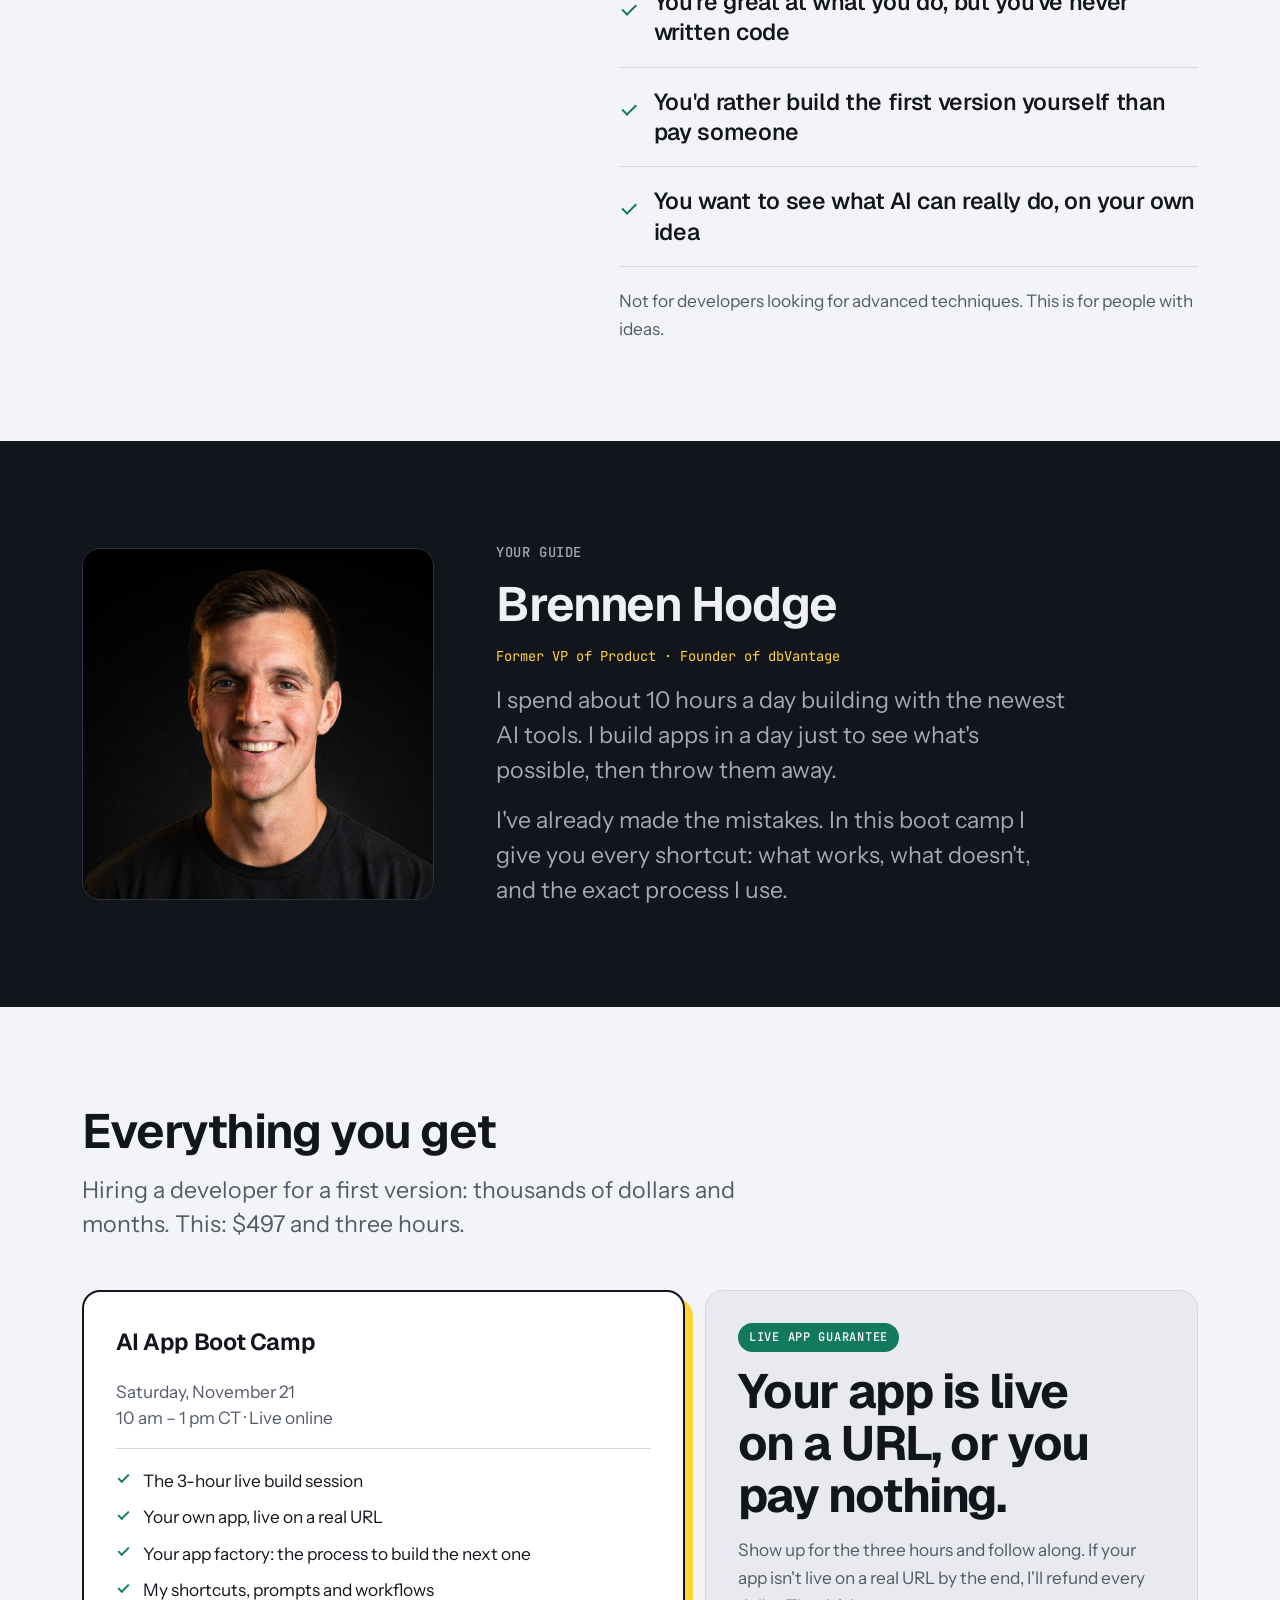
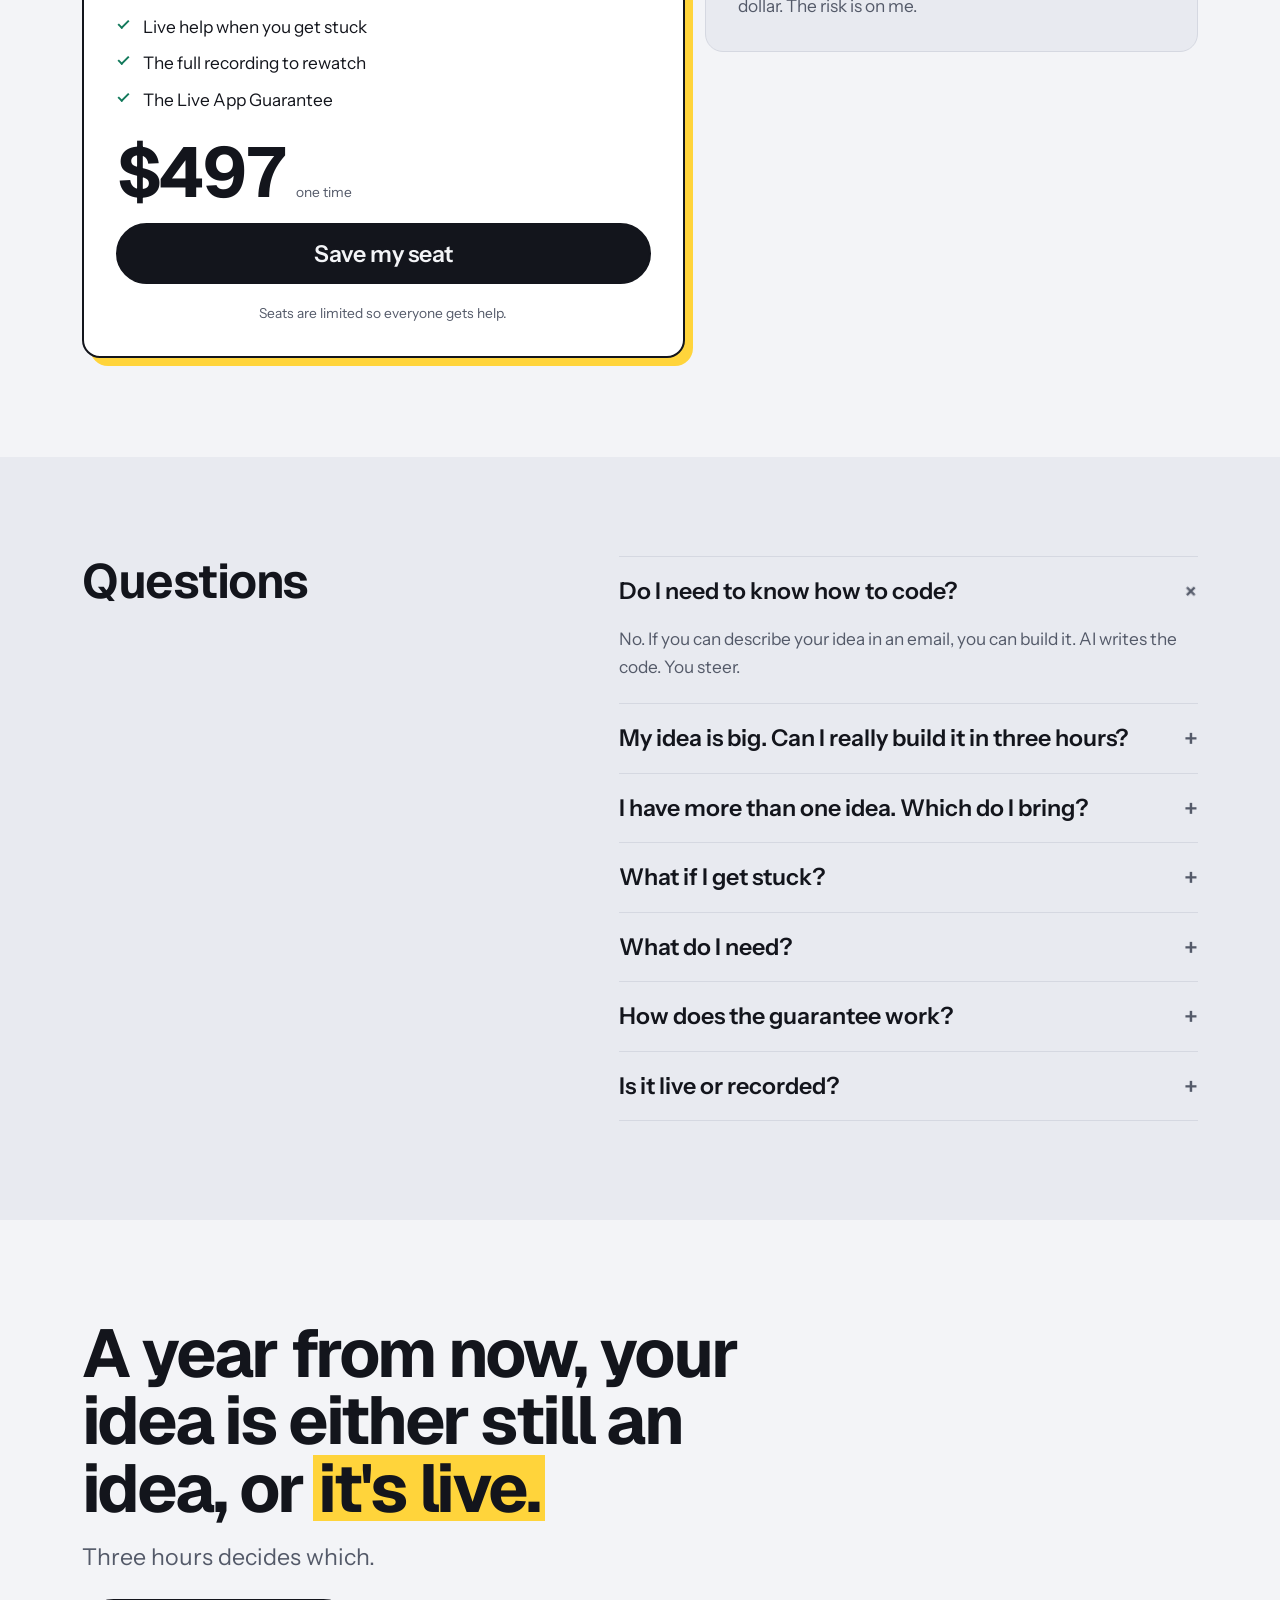
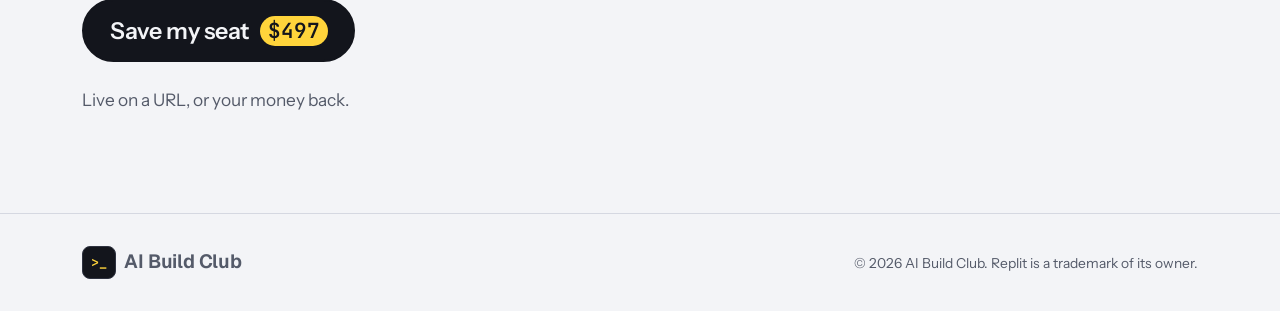
==== commit 41c1179e: "Mention the session recording Co-Authored-By: Claude Opus 5.5 <noreply@anthropic.com>" ====
--- a/index.html
+++ b/index.html
@@ -189,6 +189,7 @@
             <li>Your app factory: the process to build the next one</li>
             <li>My shortcuts, prompts and workflows</li>
             <li>Live help when you get stuck</li>
+            <li>The full recording to rewatch</li>
             <li>The Live App Guarantee</li>
           </ul>
           <p class="plan__price"><span class="num">$497</span><span class="plan__per">one time</span></p>
@@ -240,7 +241,7 @@
         </details>
         <details>
           <summary>Is it live or recorded?</summary>
-          <p>Live, 100% online. You build alongside me in real time and ask questions as you go.</p>
+          <p>Live, 100% online. You build alongside me in real time and ask questions as you go. Can't make it? You get the recording.</p>
         </details>
       </div>
     </div>
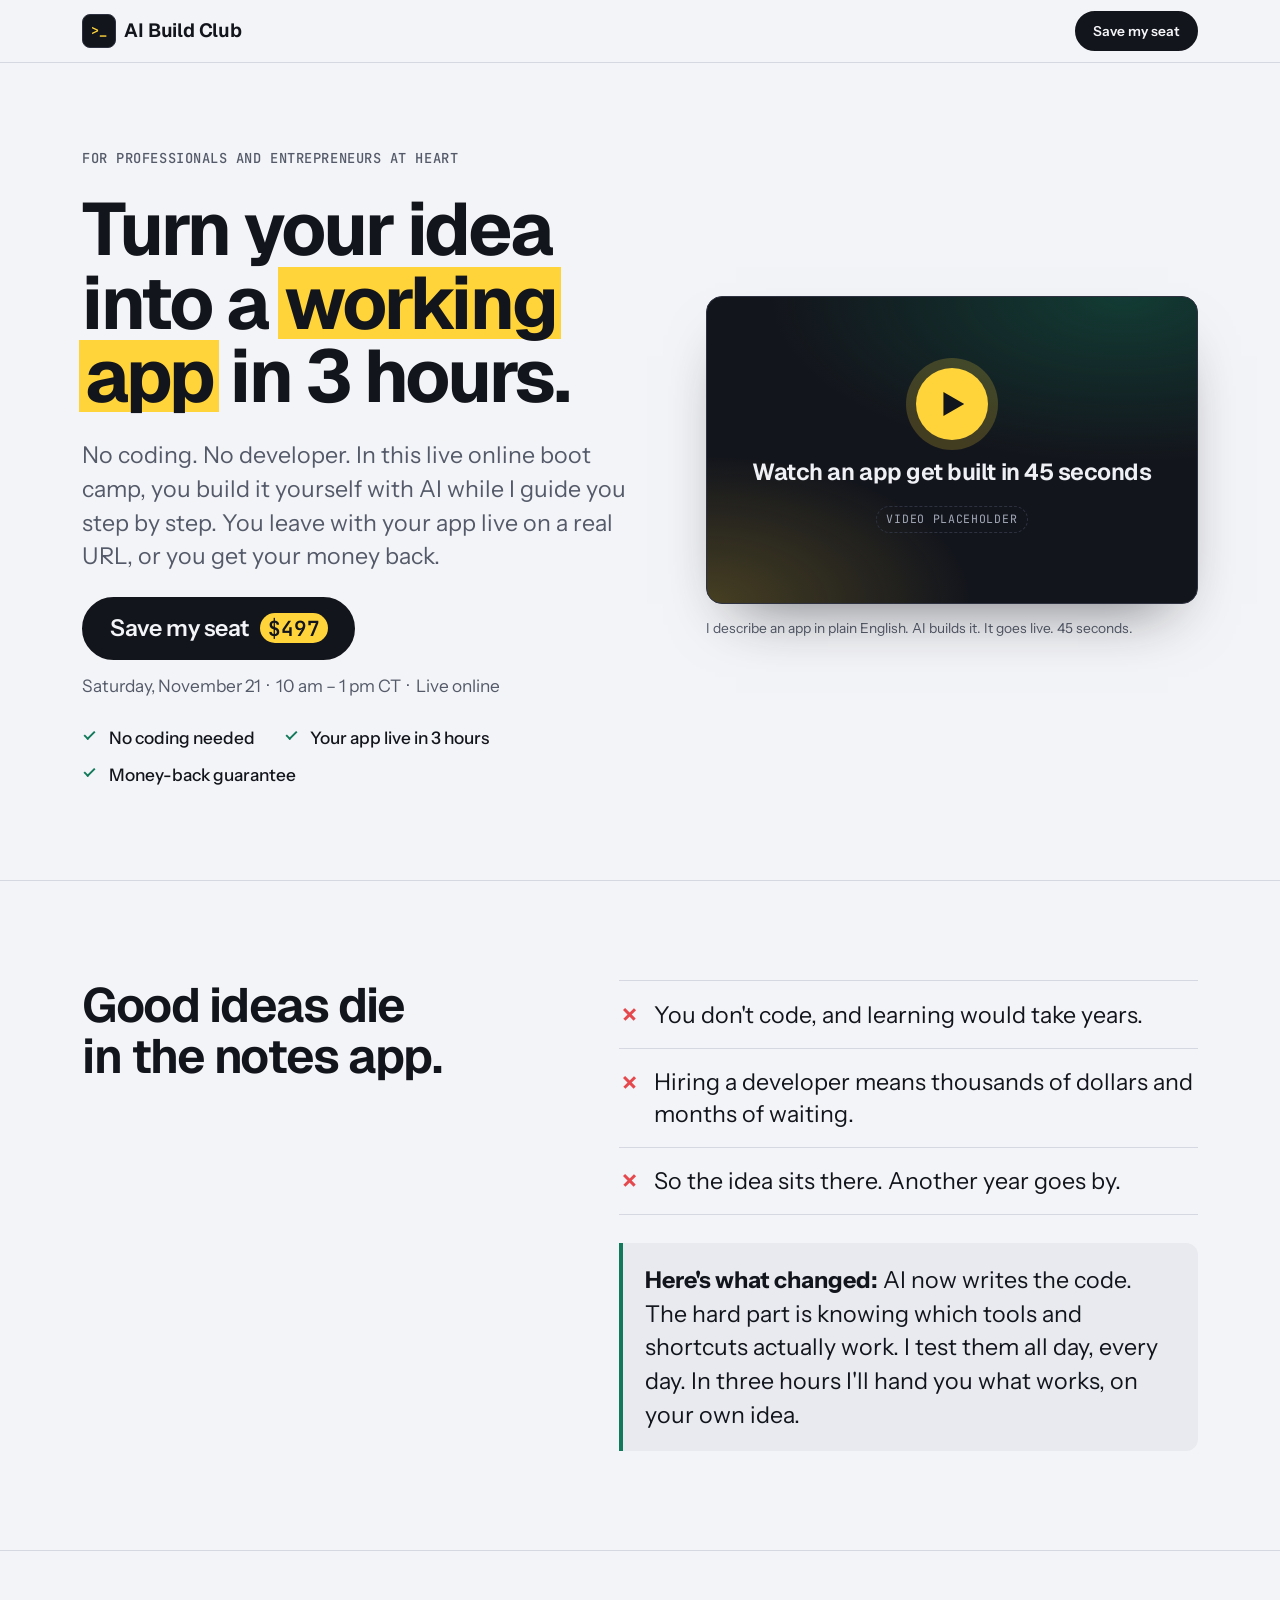
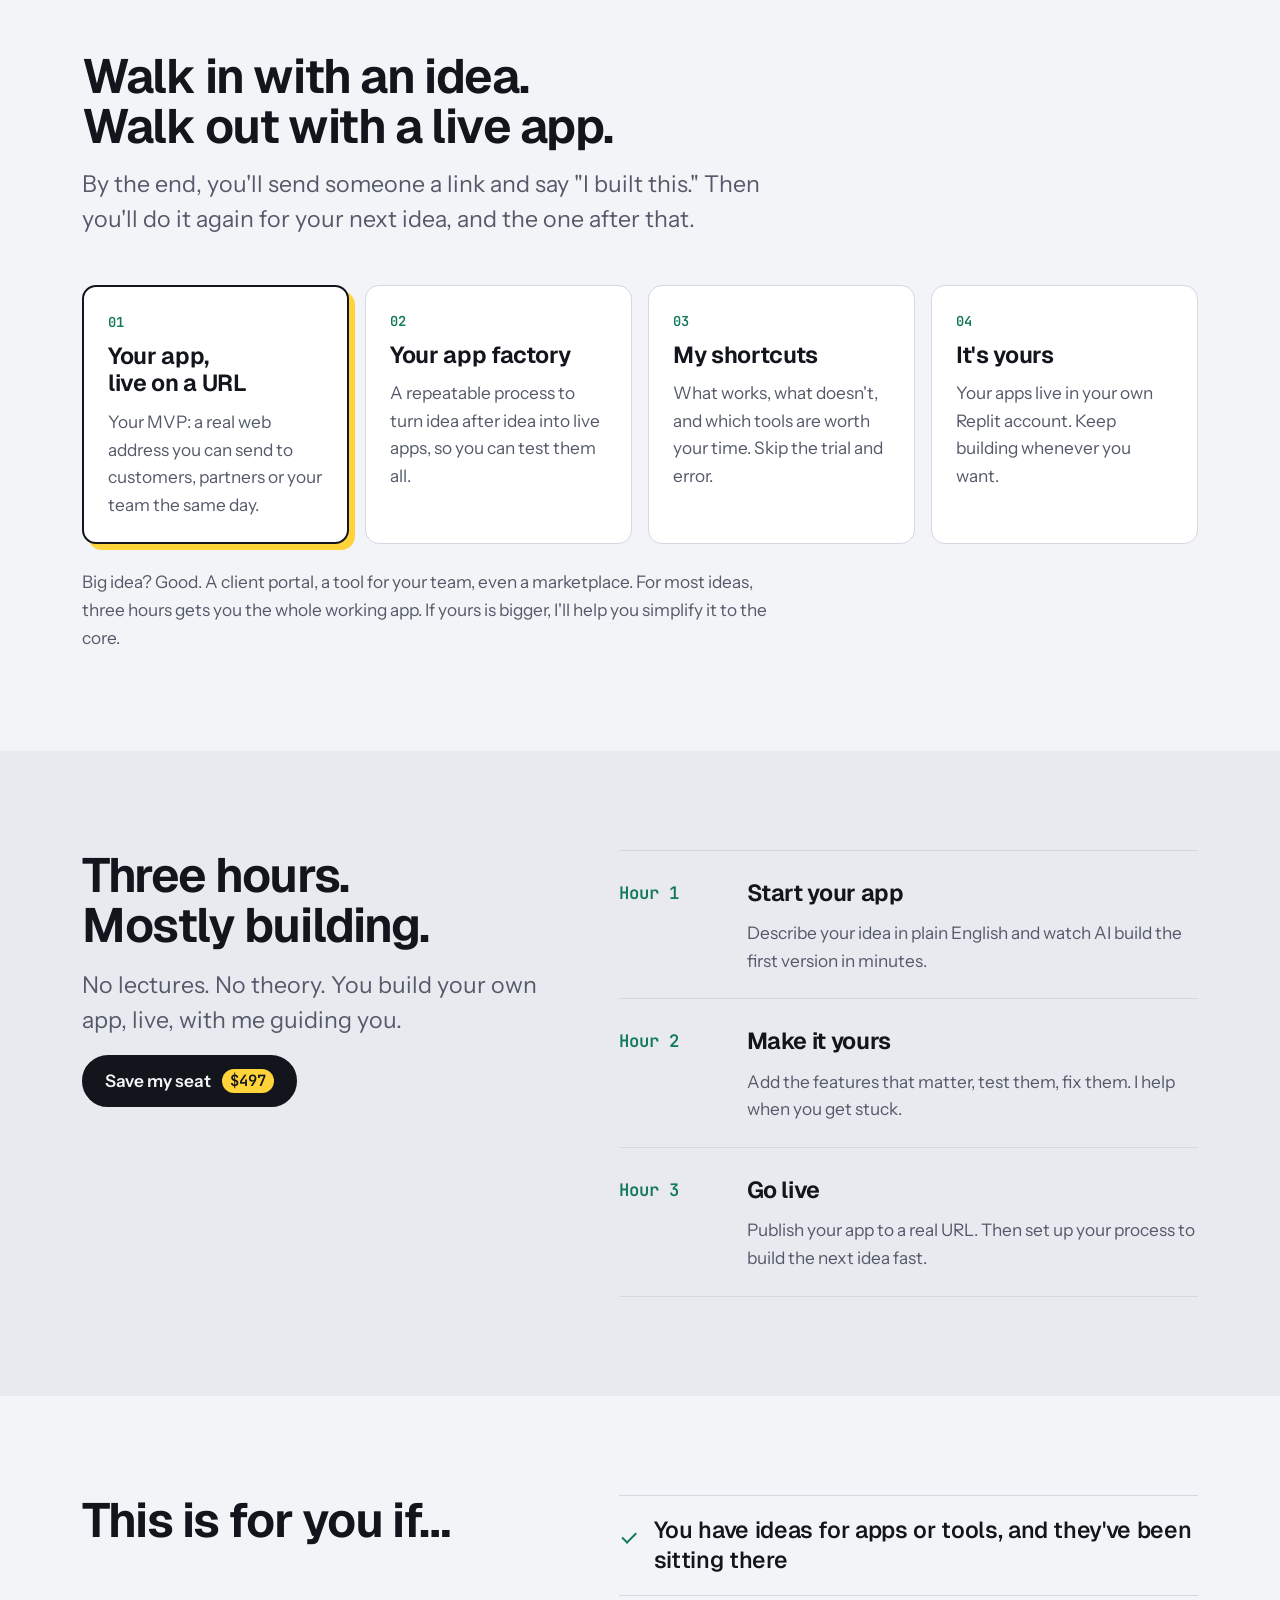
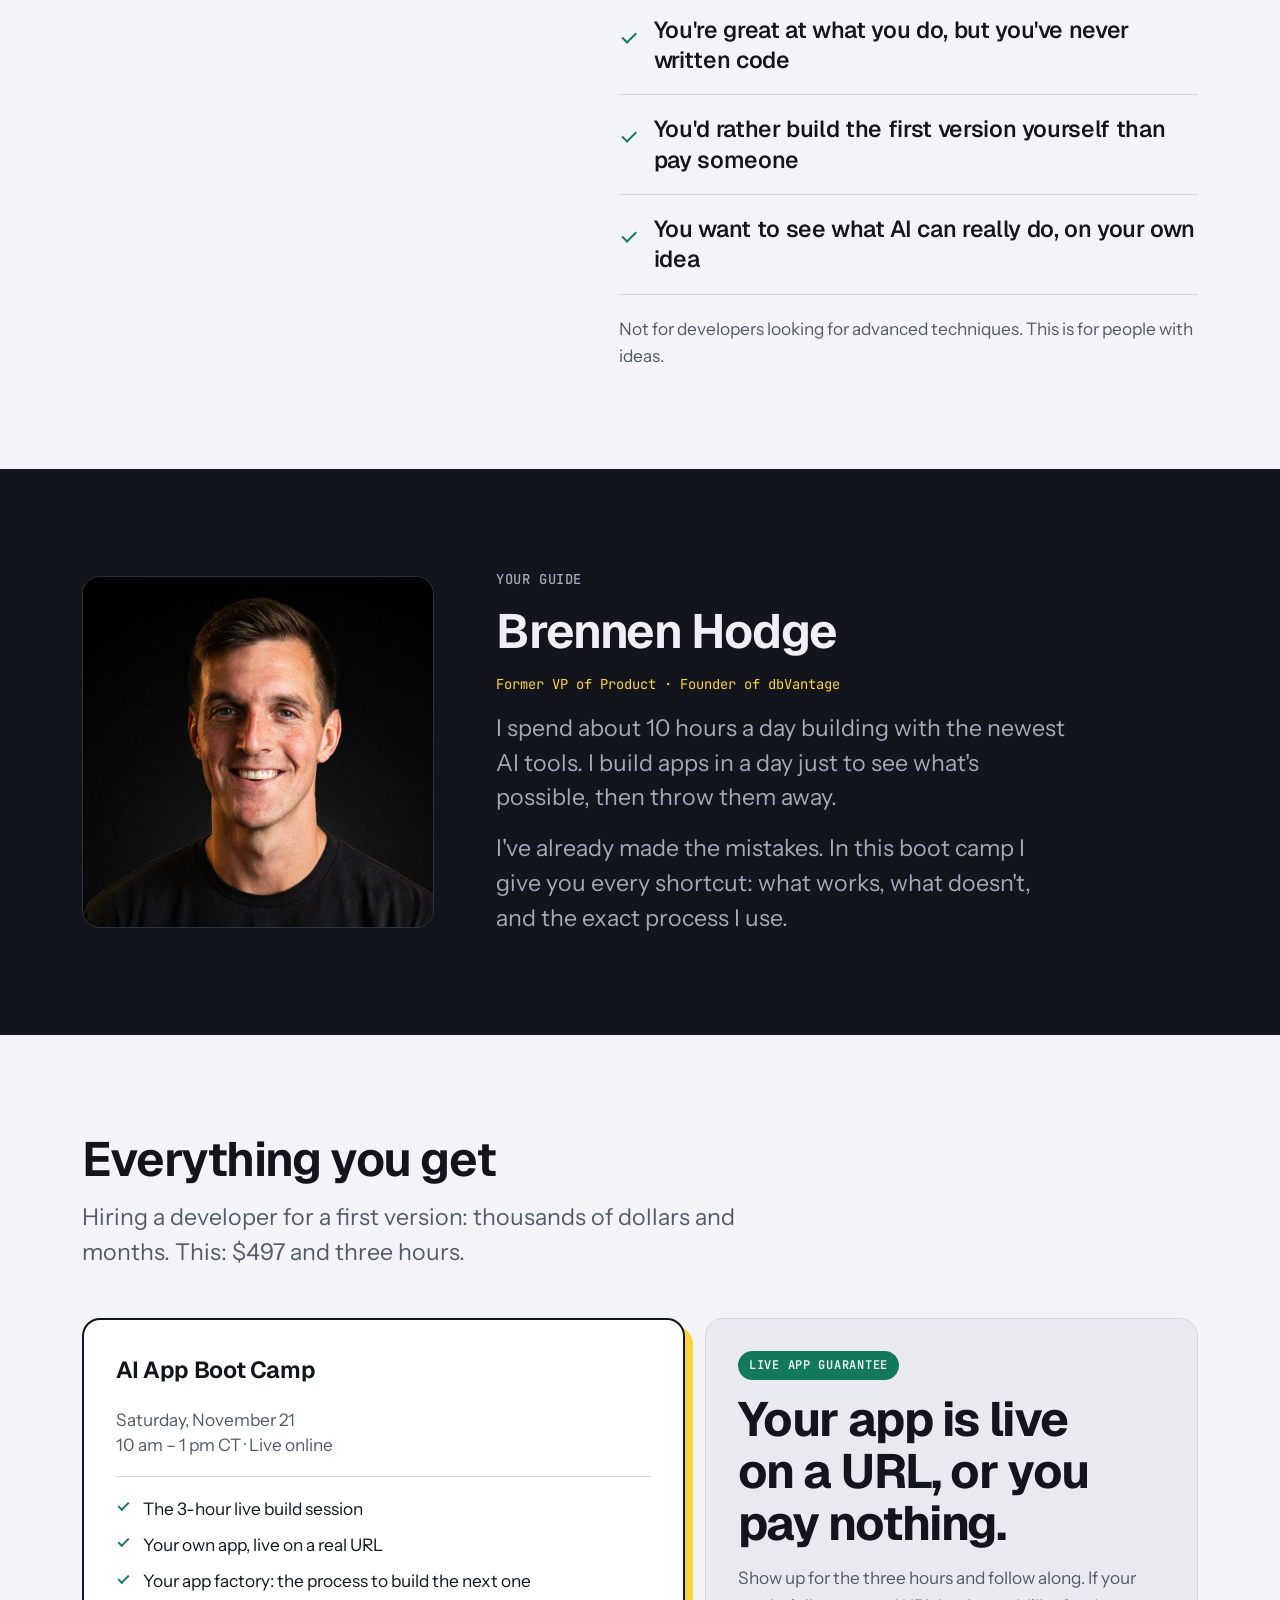
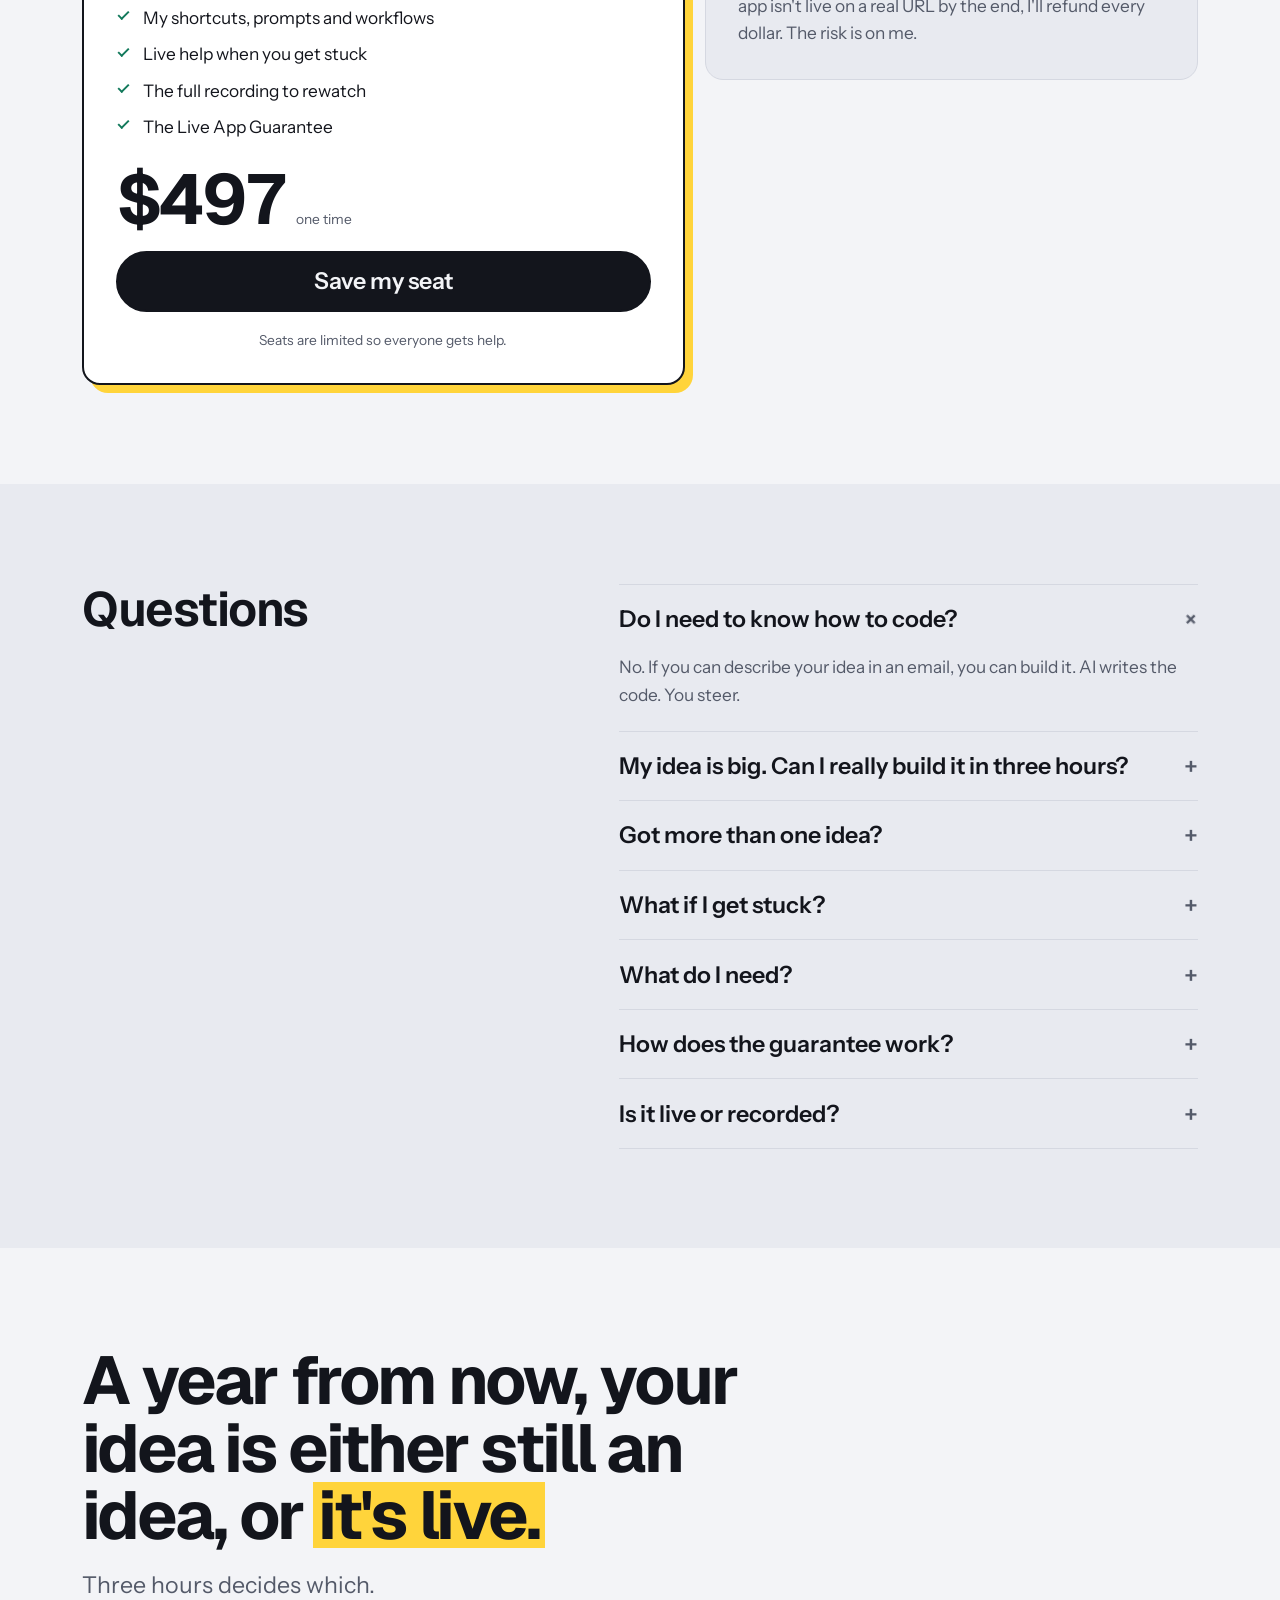
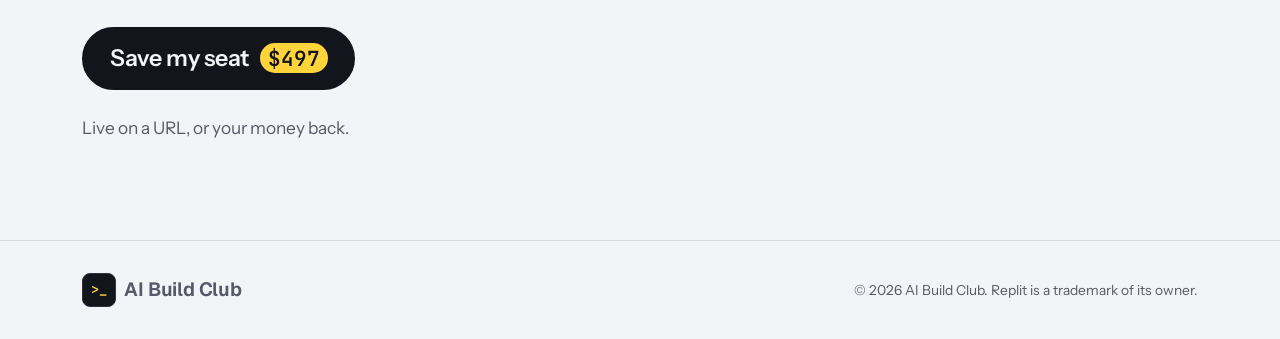
==== commit e030199d: "Clarify what fits in three hours Co-Authored-By: Claude Opus 5.5 <noreply@anthropic.com>" ====
--- a/index.html
+++ b/index.html
@@ -108,7 +108,7 @@
           <p>Your apps live in your own Replit account. Keep building whenever you want.</p>
         </li>
       </ul>
-      <p class="leave__scope">Big idea? Good. A client portal, a tool for your team, even a marketplace. You build the core of it in the session and keep growing it after.</p>
+      <p class="leave__scope">Big idea? Good. A client portal, a tool for your team, even a marketplace. For most ideas, three hours gets you the whole working app. If yours is bigger, I'll help you simplify it to the core.</p>
     </div>
   </section>
 
@@ -220,10 +220,10 @@
         </details>
         <details>
           <summary>My idea is big. Can I really build it in three hours?</summary>
-          <p>You'll build the MVP: the core of your idea, working and live on a URL. Bigger ideas take more building after the session, and you'll leave knowing how to do it.</p>
-        </details>
-        <details>
-          <summary>I have more than one idea. Which do I bring?</summary>
+          <p>For most ideas, yes. You'll build a working MVP, and for most people that's the full app, ready to polish. If yours is too complex for three hours, I'll help you simplify it so you ship the core of it, live.</p>
+        </details>
+        <details>
+          <summary>Got more than one idea?</summary>
           <p>Bring your favorite and build it live. You leave with the process to build the rest fast, so you can test them all.</p>
         </details>
         <details>
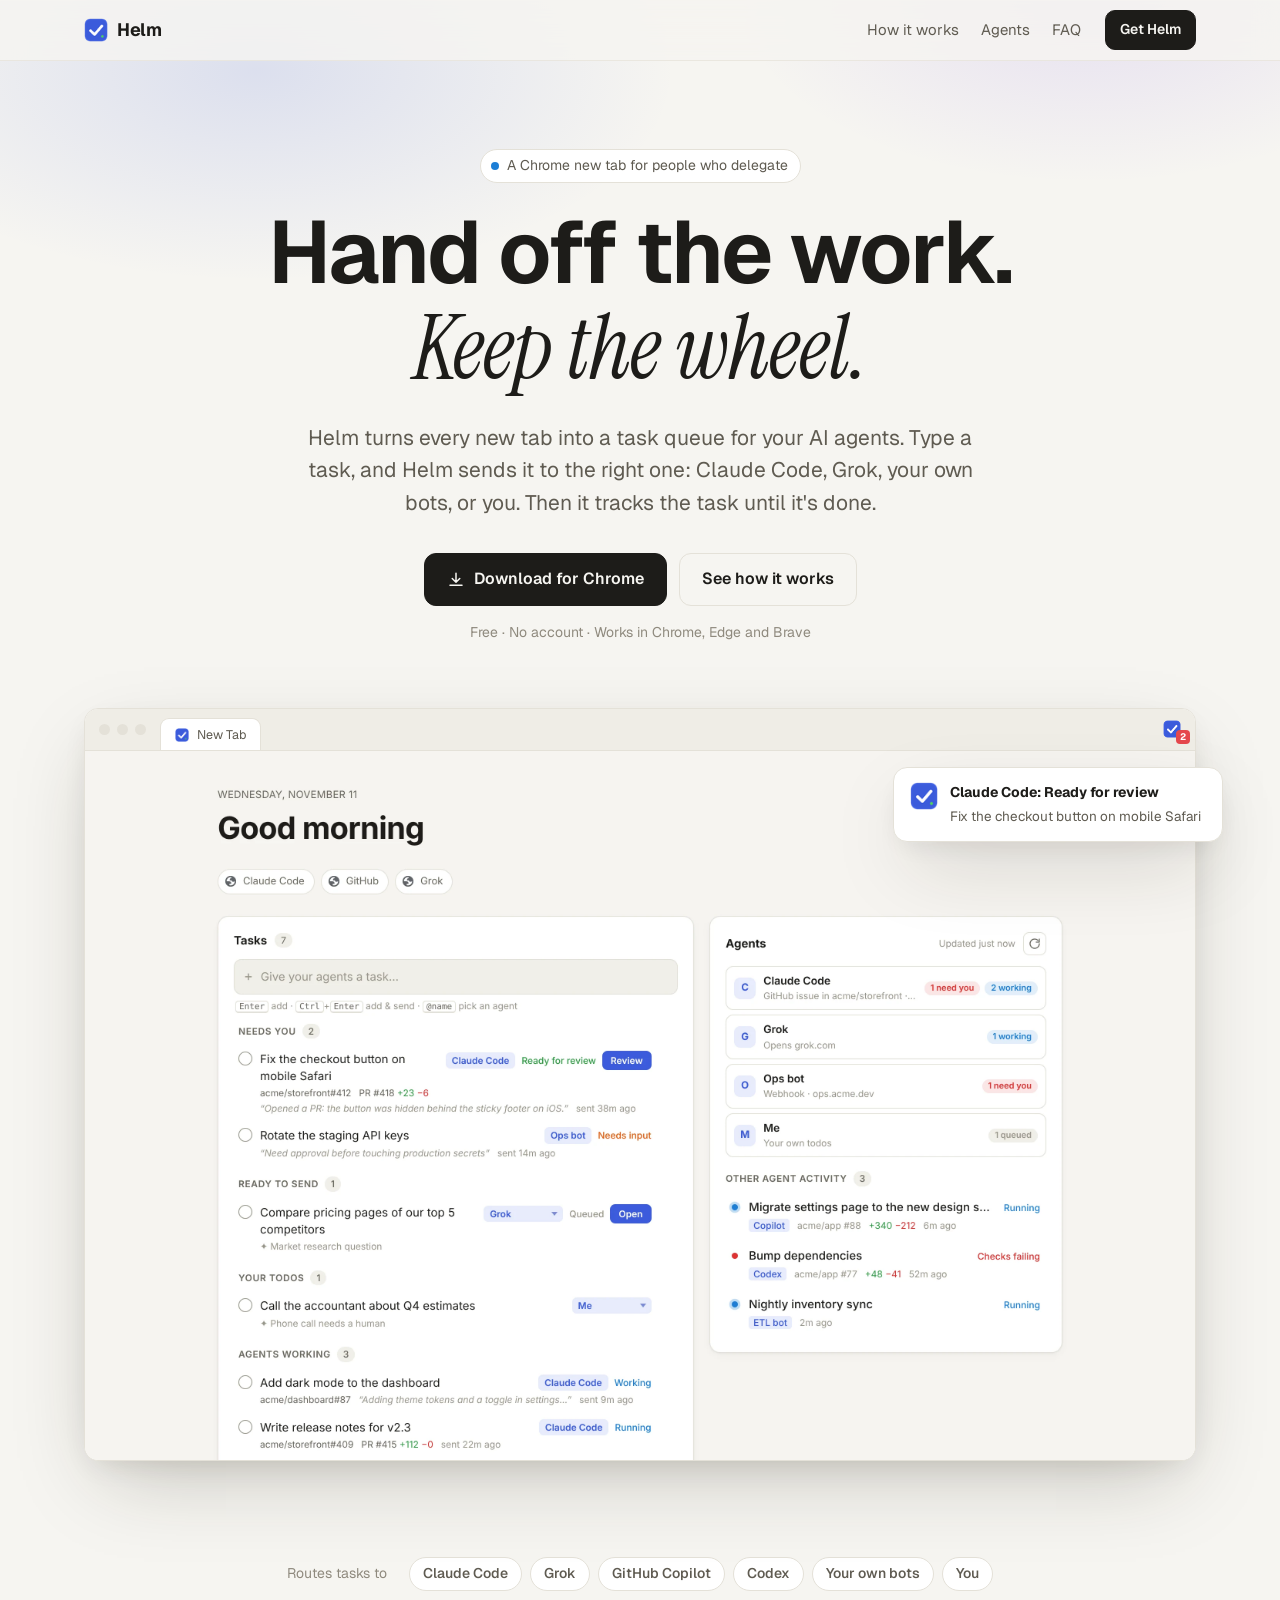
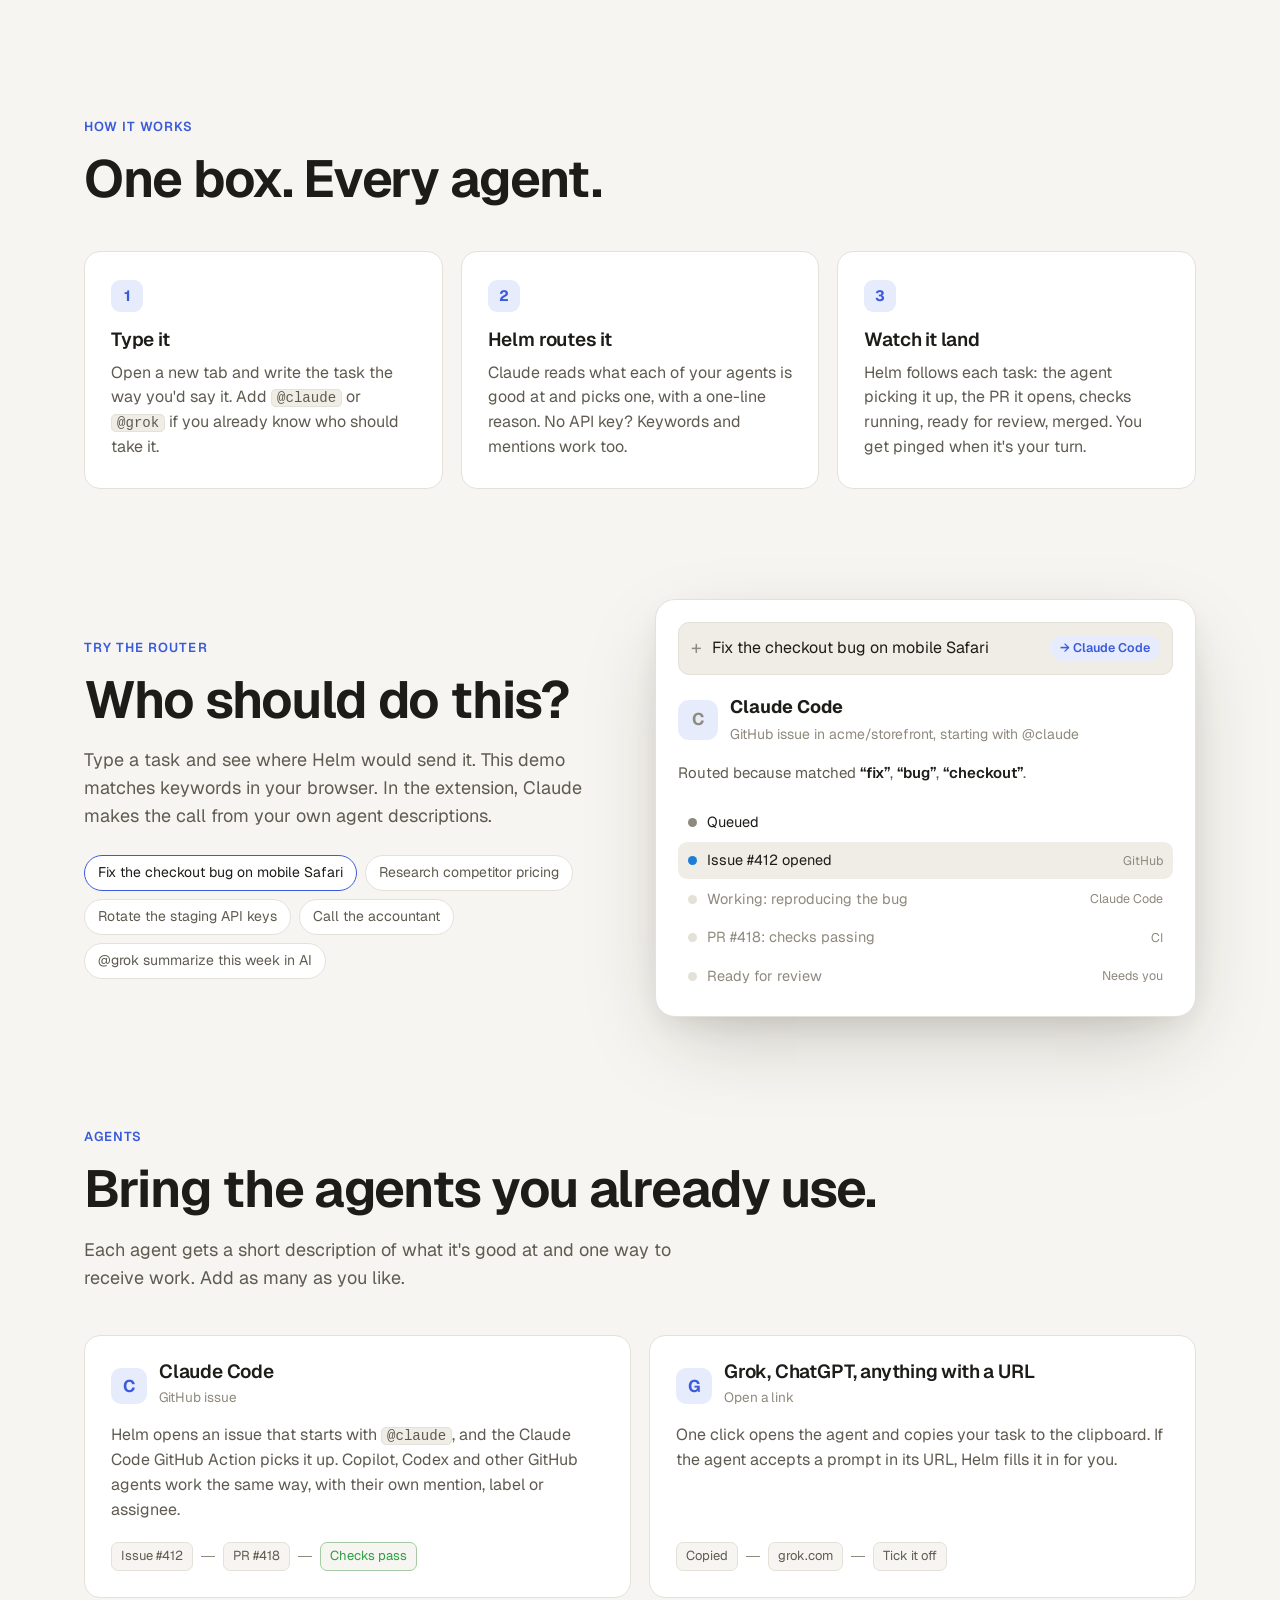
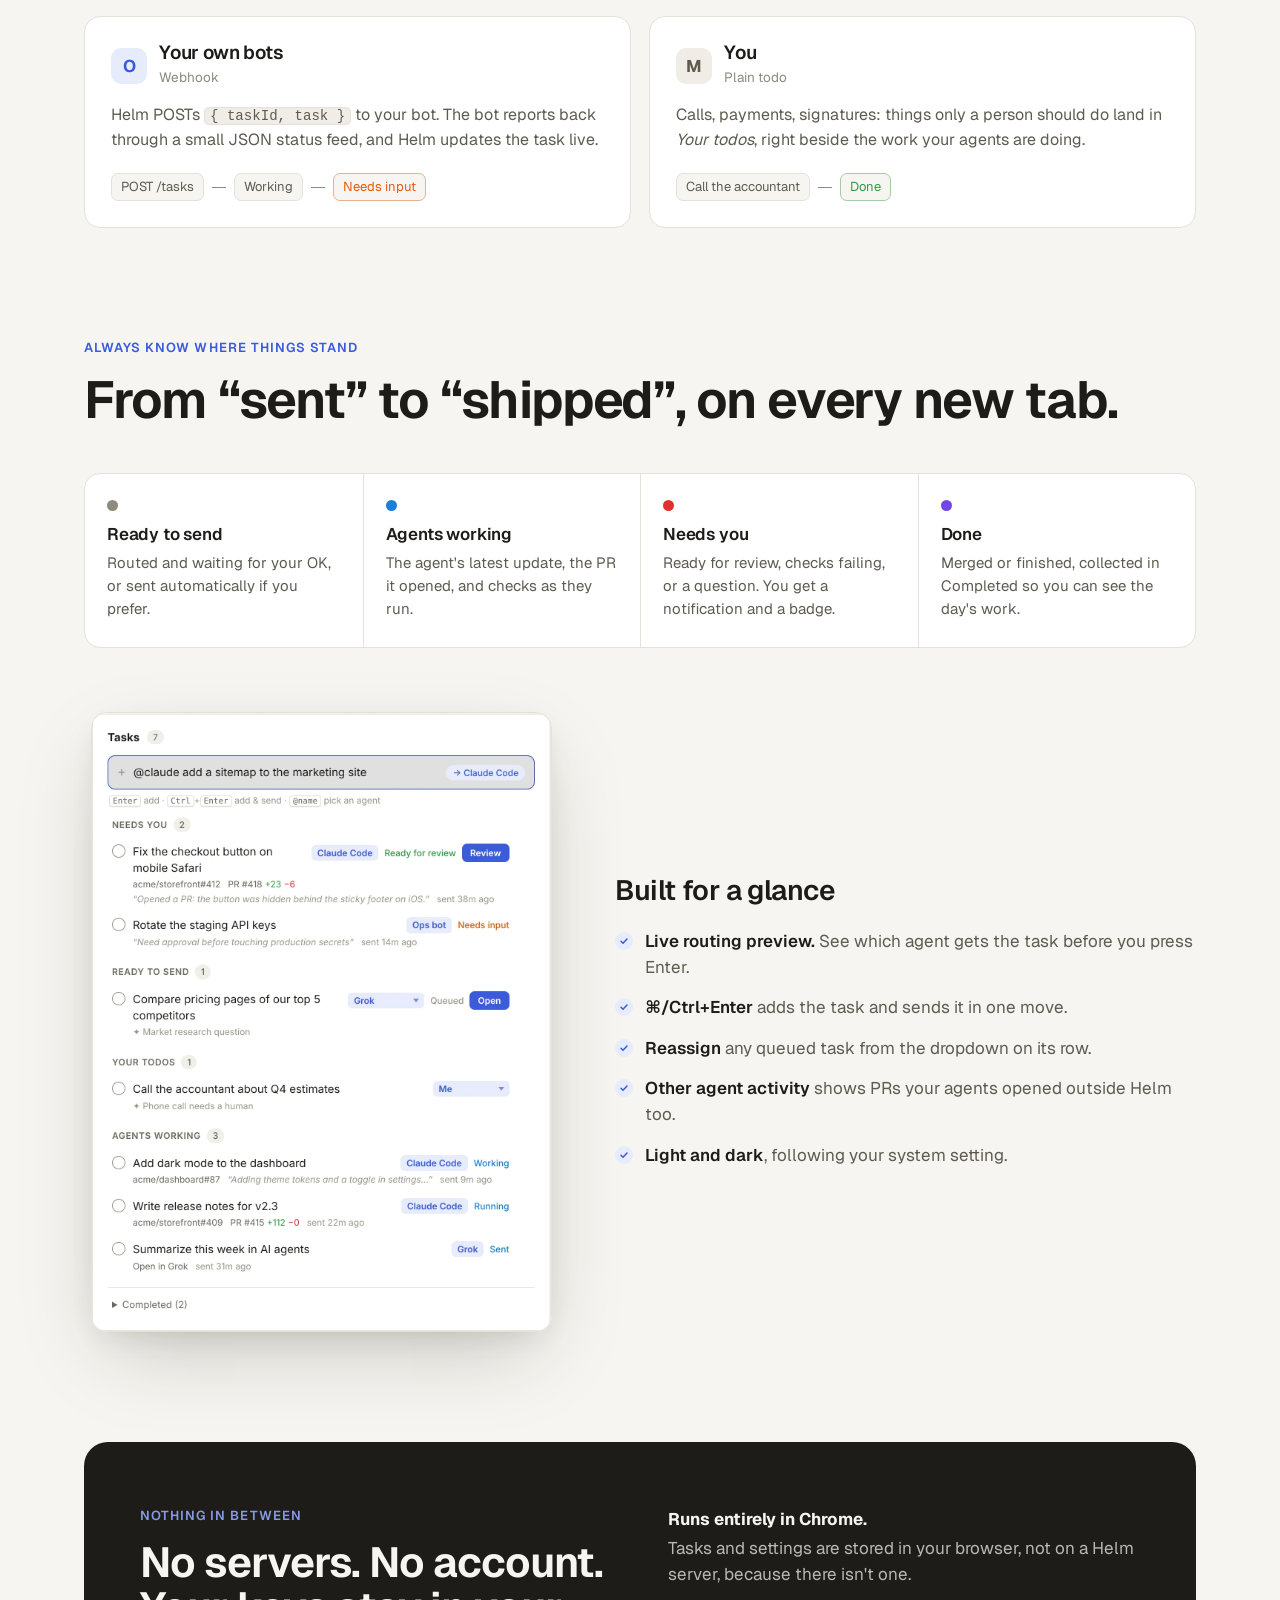
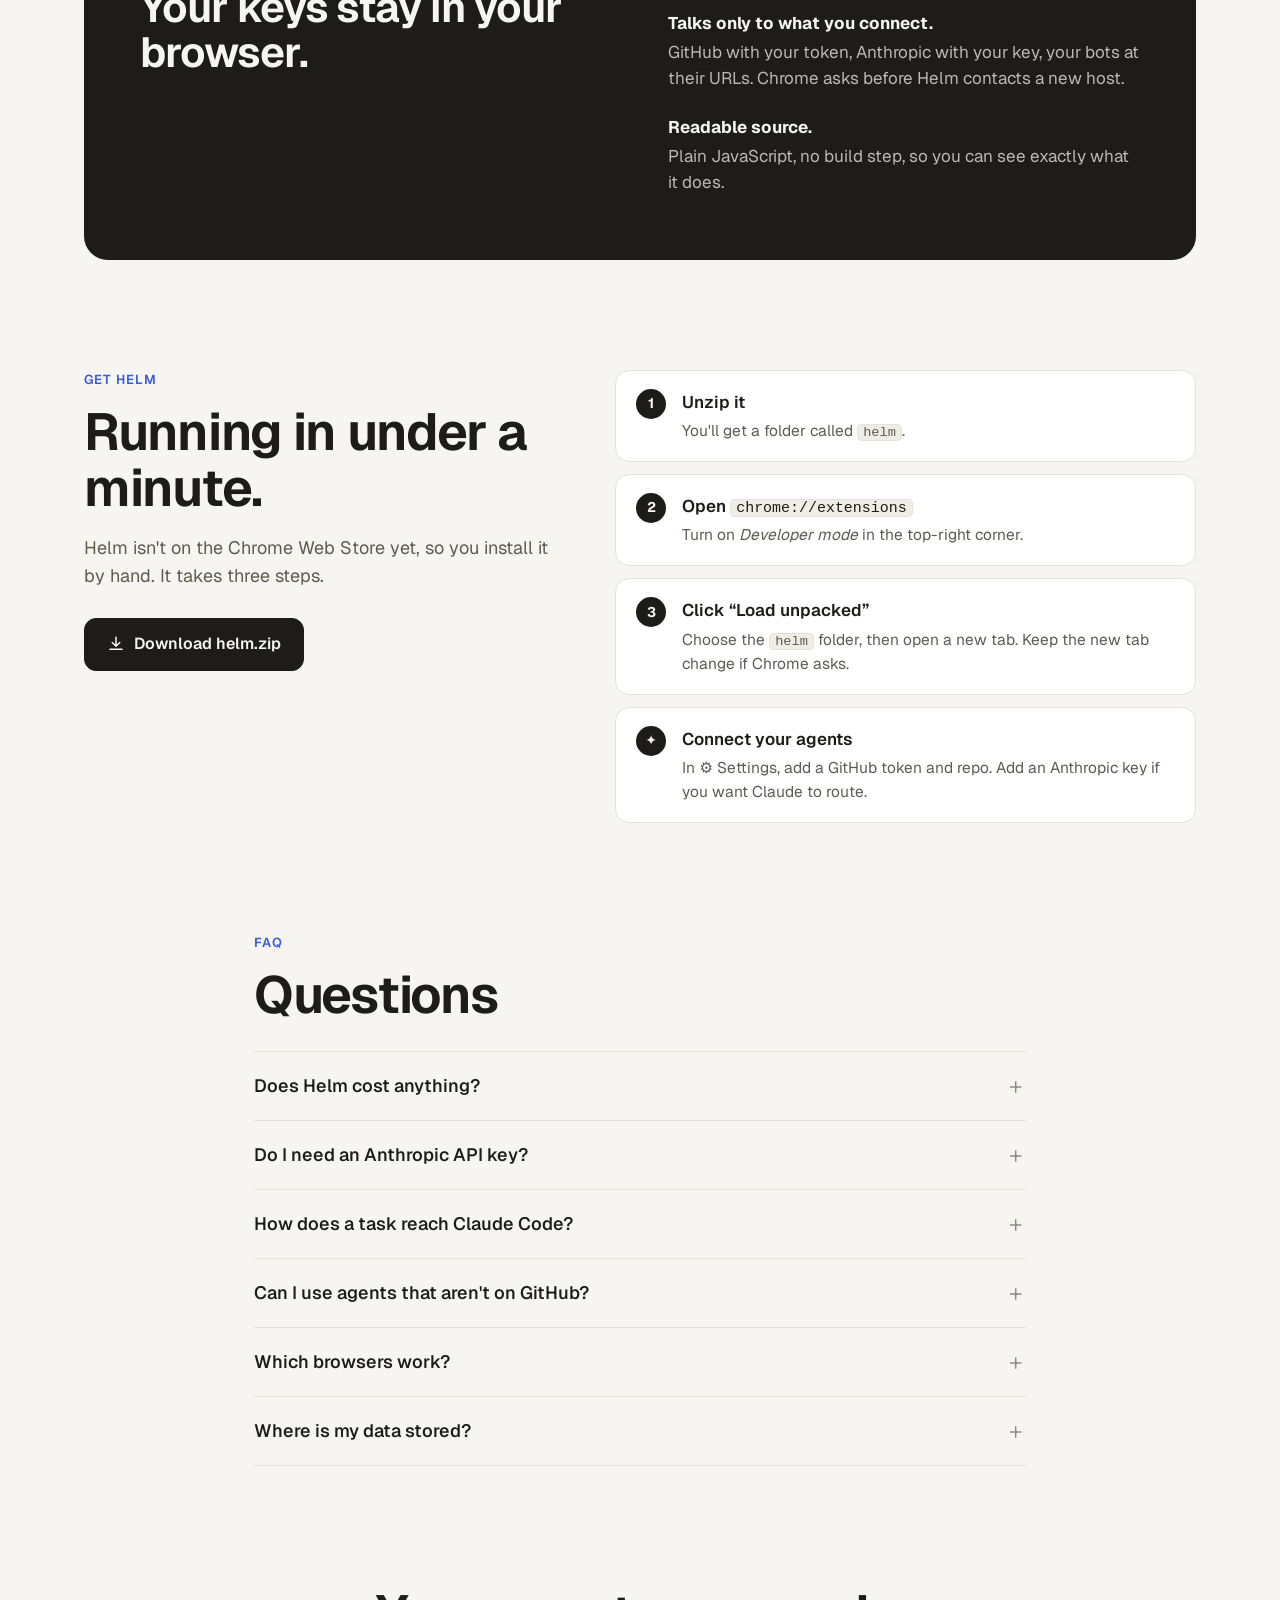
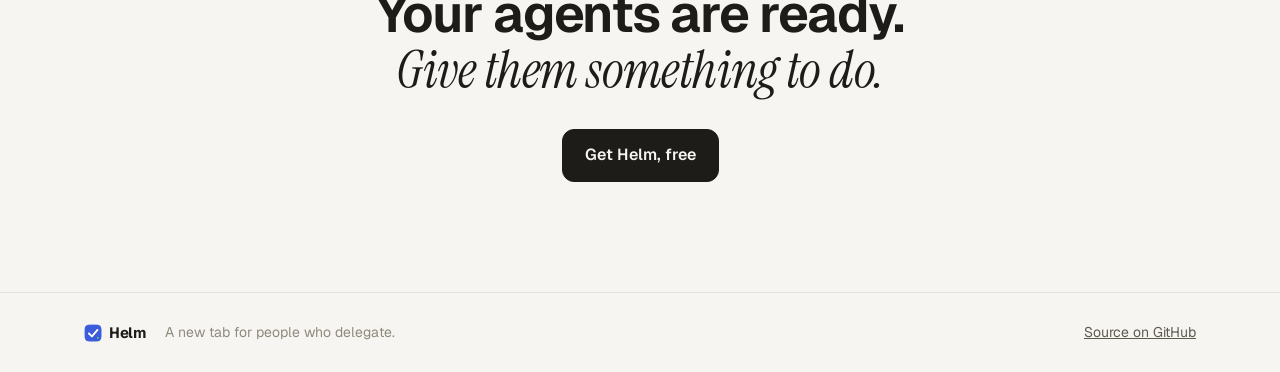
==== commit 9eec22e6: "Deploy Helm site from fa287a0" ====
--- a/index.html
+++ b/index.html
@@ -1,275 +1,287 @@
 <!doctype html>
 <html lang="en">
 <head>
-<meta charset="utf-8">
-<meta name="viewport" content="width=device-width, initial-scale=1, viewport-fit=cover">
-<title>AI App Boot Camp · AI Build Club</title>
-<meta name="description" content="Turn your idea into a working app in 3 hours. No coding. Live online. Leave with your app live on a real URL, or your money back.">
-<meta name="theme-color" content="#F3F4F7" media="(prefers-color-scheme: light)">
-<meta name="theme-color" content="#101217" media="(prefers-color-scheme: dark)">
-<meta property="og:title" content="Turn your idea into a working app in 3 hours.">
-<meta property="og:description" content="No coding. No developer. Build it yourself with AI, live online. Your app live on a URL, or your money back.">
-<link rel="preconnect" href="https://fonts.googleapis.com">
-<link rel="preconnect" href="https://fonts.gstatic.com" crossorigin>
-<link rel="stylesheet" href="https://fonts.googleapis.com/css2?family=Geist:wght@400..800&family=Instrument+Sans:ital,wght@0,400..700;1,400..700&family=JetBrains+Mono:wght@400;500;600&display=swap">
-<link rel="stylesheet" href="styles.css">
+  <meta charset="utf-8">
+  <meta name="viewport" content="width=device-width, initial-scale=1">
+  <title>Helm: a new tab that hands your tasks to AI agents</title>
+  <meta name="description" content="Helm turns Chrome's new tab into a task queue for your AI agents. Type a task, Helm routes it to Claude Code, Grok, your own bots or you, then tracks it until it's done.">
+  <meta name="theme-color" content="#f6f5f1" media="(prefers-color-scheme: light)">
+  <meta name="theme-color" content="#121211" media="(prefers-color-scheme: dark)">
+  <meta property="og:type" content="website">
+  <meta property="og:title" content="Helm: hand off the work, keep the wheel">
+  <meta property="og:description" content="A new tab that routes every task to the right AI agent and tracks it until it's done.">
+  <meta property="og:image" content="assets/og.png">
+  <meta name="twitter:card" content="summary_large_image">
+  <link rel="icon" type="image/png" sizes="32x32" href="assets/icon32.png">
+  <link rel="apple-touch-icon" href="assets/icon128.png">
+  <link rel="preconnect" href="https://fonts.googleapis.com">
+  <link rel="preconnect" href="https://fonts.gstatic.com" crossorigin>
+  <link href="https://fonts.googleapis.com/css2?family=Geist:wght@400;500;600;700&family=Instrument+Serif:ital@0;1&display=swap" rel="stylesheet">
+  <link rel="stylesheet" href="styles.css">
 </head>
 <body>
-<a class="skip" href="#main">Skip to content</a>
-
-<!-- Ad landing page: one offer, one action. No nav links to leak traffic. -->
-<header class="bar">
-  <div class="wrap bar__inner">
-    <a class="mark" href="#top" aria-label="AI Build Club, back to top">
-      <span class="mark__glyph" aria-hidden="true">&gt;_</span>
-      <span class="mark__name">AI Build Club</span>
-    </a>
-    <a class="btn btn--small" data-link="checkout" href="#reserve">Save my seat</a>
-  </div>
-</header>
-
-<main id="main">
-
-  <!-- 1. Big promise + proof (demo video) -->
-  <section class="hero" id="top">
-    <div class="wrap hero__grid">
-      <div class="hero__copy">
-        <p class="eyebrow">For professionals and entrepreneurs at heart</p>
-        <h1 class="hero__title">Turn your idea into a <mark>working app</mark> in 3 hours.</h1>
-        <p class="hero__lede">No coding. No developer. In this live online boot camp, you build it yourself with AI while I guide you step by step. You leave with your app live on a real URL, or you get your money back.</p>
-        <div class="hero__actions" data-hero-cta>
-          <a class="btn btn--big" data-link="checkout" href="#reserve">Save my seat <span class="btn__price">$497</span></a>
-          <p class="hero__when"><span class="nowrap" data-event="date">Saturday, November 21</span> <span class="sep" aria-hidden="true">&middot;</span> <span class="nowrap" data-event="time">10 am &ndash; 1 pm CT</span> <span class="sep" aria-hidden="true">&middot;</span> <span class="nowrap">Live online</span></p>
-        </div>
-        <ul class="ticks hero__facts" aria-label="Boot camp at a glance">
-          <li>No coding needed</li>
-          <li>Your app live in 3 hours</li>
-          <li>Money-back guarantee</li>
+  <header class="nav">
+    <div class="container nav-inner">
+      <a class="brand" href="#top" aria-label="Helm home">
+        <img src="assets/icon32.png" width="24" height="24" alt="">
+        <span>Helm</span>
+      </a>
+      <nav class="nav-links" aria-label="Sections">
+        <a href="#how">How it works</a>
+        <a href="#agents">Agents</a>
+        <a href="#faq">FAQ</a>
+      </nav>
+      <a class="btn btn-small" href="#install">Get Helm</a>
+    </div>
+  </header>
+
+  <main id="top">
+    <!-- Hero -->
+    <section class="hero">
+      <div class="container hero-copy">
+        <p class="eyebrow"><span class="live-dot" aria-hidden="true"></span> A Chrome new tab for people who delegate</p>
+        <h1>Hand off the work.<br><em>Keep the wheel.</em></h1>
+        <p class="lede">Helm turns every new tab into a task queue for your AI agents. Type a task, and Helm sends it to the right one: Claude Code, Grok, your own bots, or you. Then it tracks the task until it's done.</p>
+        <div class="cta-row">
+          <a class="btn" href="helm.zip" download>
+            <svg viewBox="0 0 24 24" width="18" height="18" aria-hidden="true"><path d="M12 3v12m0 0l-5-5m5 5l5-5M4 19h16" fill="none" stroke="currentColor" stroke-width="2" stroke-linecap="round" stroke-linejoin="round"/></svg>
+            Download for Chrome
+          </a>
+          <a class="btn btn-ghost" href="#how">See how it works</a>
+        </div>
+        <p class="fineprint">Free · No account · Works in Chrome, Edge and Brave</p>
+      </div>
+
+      <div class="container">
+        <figure class="browser" aria-label="Helm's new tab page showing tasks routed to agents">
+          <div class="browser-bar" aria-hidden="true">
+            <span class="dots"><i></i><i></i><i></i></span>
+            <span class="tab"><img src="assets/icon32.png" alt="">New Tab</span>
+            <span class="toolbar-icon"><img src="assets/icon32.png" alt=""><b>2</b></span>
+          </div>
+          <picture>
+            <source srcset="assets/newtab-dark.webp" media="(prefers-color-scheme: dark)">
+            <img src="assets/newtab-light.webp" width="2880" height="1840" alt="Helm new tab: tasks grouped into Needs you, Ready to send, Your todos and Agents working, with an Agents panel listing Claude Code, Grok, Ops bot and Me.">
+          </picture>
+          <div class="toast-card" aria-hidden="true">
+            <img src="assets/icon32.png" alt="">
+            <div>
+              <b>Claude Code: Ready for review</b>
+              <span>Fix the checkout button on mobile Safari</span>
+            </div>
+          </div>
+        </figure>
+      </div>
+    </section>
+
+    <!-- Logos / works with -->
+    <section class="works-with" aria-label="Works with">
+      <div class="container">
+        <p>Routes tasks to</p>
+        <ul>
+          <li>Claude Code</li><li>Grok</li><li>GitHub Copilot</li><li>Codex</li><li>Your own bots</li><li>You</li>
         </ul>
       </div>
-
-      <figure class="demo">
-        <!-- TODO: 45-second screen recording. Set CONFIG.video in app.js and it replaces this placeholder. -->
-        <div class="demo__frame" data-video>
-          <div class="demo__ph">
-            <span class="demo__play" aria-hidden="true"></span>
-            <p class="demo__title">Watch an app get built in 45 seconds</p>
-            <p class="demo__tag">Video placeholder</p>
-          </div>
-        </div>
-        <figcaption class="demo__cap">I describe an app in plain English. AI builds it. It goes live. 45 seconds.</figcaption>
-      </figure>
+    </section>
+
+    <!-- How it works -->
+    <section class="section" id="how">
+      <div class="container">
+        <p class="kicker">How it works</p>
+        <h2>One box. Every agent.</h2>
+        <div class="steps">
+          <article class="step">
+            <span class="step-n">1</span>
+            <h3>Type it</h3>
+            <p>Open a new tab and write the task the way you'd say it. Add <code>@claude</code> or <code>@grok</code> if you already know who should take it.</p>
+          </article>
+          <article class="step">
+            <span class="step-n">2</span>
+            <h3>Helm routes it</h3>
+            <p>Claude reads what each of your agents is good at and picks one, with a one-line reason. No API key? Keywords and mentions work too.</p>
+          </article>
+          <article class="step">
+            <span class="step-n">3</span>
+            <h3>Watch it land</h3>
+            <p>Helm follows each task: the agent picking it up, the PR it opens, checks running, ready for review, merged. You get pinged when it's your turn.</p>
+          </article>
+        </div>
+      </div>
+    </section>
+
+    <!-- Interactive router demo -->
+    <section class="section demo-section" aria-labelledby="demoTitle">
+      <div class="container demo-grid">
+        <div>
+          <p class="kicker">Try the router</p>
+          <h2 id="demoTitle">Who should do this?</h2>
+          <p class="section-lede">Type a task and see where Helm would send it. This demo matches keywords in your browser. In the extension, Claude makes the call from your own agent descriptions.</p>
+          <div class="examples" role="list" aria-label="Example tasks">
+            <button type="button" role="listitem" data-task="Fix the checkout bug on mobile Safari">Fix the checkout bug on mobile Safari</button>
+            <button type="button" role="listitem" data-task="Research what competitors charge for their pro plans">Research competitor pricing</button>
+            <button type="button" role="listitem" data-task="Rotate the staging API keys">Rotate the staging API keys</button>
+            <button type="button" role="listitem" data-task="Call the accountant about Q4 estimates">Call the accountant</button>
+            <button type="button" role="listitem" data-task="@grok summarize this week in AI agents">@grok summarize this week in AI</button>
+          </div>
+        </div>
+        <div class="demo-card">
+          <label class="demo-input">
+            <span class="sr-only">Task</span>
+            <span class="plus" aria-hidden="true">+</span>
+            <input id="demoInput" type="text" placeholder="Give your agents a task…" autocomplete="off" maxlength="200">
+            <span class="chip" id="demoChip" hidden></span>
+          </label>
+          <div class="demo-result" id="demoResult" aria-live="polite">
+            <p class="demo-empty">Pick an example or type your own.</p>
+          </div>
+        </div>
+      </div>
+    </section>
+
+    <!-- Agents -->
+    <section class="section" id="agents">
+      <div class="container">
+        <p class="kicker">Agents</p>
+        <h2>Bring the agents you already use.</h2>
+        <p class="section-lede">Each agent gets a short description of what it's good at and one way to receive work. Add as many as you like.</p>
+        <div class="agent-grid">
+          <article class="agent-card">
+            <div class="agent-head"><span class="avatar">C</span><div><h3>Claude Code</h3><span class="method">GitHub issue</span></div></div>
+            <p>Helm opens an issue that starts with <code>@claude</code>, and the Claude Code GitHub Action picks it up. Copilot, Codex and other GitHub agents work the same way, with their own mention, label or assignee.</p>
+            <div class="mini-flow"><span>Issue #412</span><i></i><span>PR #418</span><i></i><span class="ok">Checks pass</span></div>
+          </article>
+          <article class="agent-card">
+            <div class="agent-head"><span class="avatar">G</span><div><h3>Grok, ChatGPT, anything with a URL</h3><span class="method">Open a link</span></div></div>
+            <p>One click opens the agent and copies your task to the clipboard. If the agent accepts a prompt in its URL, Helm fills it in for you.</p>
+            <div class="mini-flow"><span>Copied</span><i></i><span>grok.com</span><i></i><span>Tick it off</span></div>
+          </article>
+          <article class="agent-card">
+            <div class="agent-head"><span class="avatar">O</span><div><h3>Your own bots</h3><span class="method">Webhook</span></div></div>
+            <p>Helm POSTs <code>{ taskId, task }</code> to your bot. The bot reports back through a small JSON status feed, and Helm updates the task live.</p>
+            <div class="mini-flow"><span>POST /tasks</span><i></i><span>Working</span><i></i><span class="warn">Needs input</span></div>
+          </article>
+          <article class="agent-card">
+            <div class="agent-head"><span class="avatar me">M</span><div><h3>You</h3><span class="method">Plain todo</span></div></div>
+            <p>Calls, payments, signatures: things only a person should do land in <em>Your todos</em>, right beside the work your agents are doing.</p>
+            <div class="mini-flow"><span>Call the accountant</span><i></i><span class="ok">Done</span></div>
+          </article>
+        </div>
+      </div>
+    </section>
+
+    <!-- Lifecycle -->
+    <section class="section lifecycle-section">
+      <div class="container">
+        <p class="kicker">Always know where things stand</p>
+        <h2>From “sent” to “shipped”, on every new tab.</h2>
+        <ol class="lifecycle">
+          <li class="lc lc-queued"><span class="lc-dot"></span><h3>Ready to send</h3><p>Routed and waiting for your OK, or sent automatically if you prefer.</p></li>
+          <li class="lc lc-working"><span class="lc-dot"></span><h3>Agents working</h3><p>The agent's latest update, the PR it opened, and checks as they run.</p></li>
+          <li class="lc lc-needs"><span class="lc-dot"></span><h3>Needs you</h3><p>Ready for review, checks failing, or a question. You get a notification and a badge.</p></li>
+          <li class="lc lc-done"><span class="lc-dot"></span><h3>Done</h3><p>Merged or finished, collected in Completed so you can see the day's work.</p></li>
+        </ol>
+        <div class="split">
+          <picture class="split-img">
+            <img src="assets/tasks-card.webp" width="1238" height="1666" loading="lazy" alt="Close-up of the Helm task list: typing '@claude add a sitemap' shows a '→ Claude Code' routing preview.">
+          </picture>
+          <div class="split-copy">
+            <h3>Built for a glance</h3>
+            <ul class="checks">
+              <li><b>Live routing preview.</b> See which agent gets the task before you press Enter.</li>
+              <li><b>⌘/Ctrl+Enter</b> adds the task and sends it in one move.</li>
+              <li><b>Reassign</b> any queued task from the dropdown on its row.</li>
+              <li><b>Other agent activity</b> shows PRs your agents opened outside Helm too.</li>
+              <li><b>Light and dark</b>, following your system setting.</li>
+            </ul>
+          </div>
+        </div>
+      </div>
+    </section>
+
+    <!-- Privacy -->
+    <section class="section privacy">
+      <div class="container privacy-inner">
+        <div>
+          <p class="kicker">Nothing in between</p>
+          <h2>No servers. No account.<br>Your keys stay in your browser.</h2>
+        </div>
+        <ul class="privacy-list">
+          <li><b>Runs entirely in Chrome.</b> Tasks and settings are stored in your browser, not on a Helm server, because there isn't one.</li>
+          <li><b>Talks only to what you connect.</b> GitHub with your token, Anthropic with your key, your bots at their URLs. Chrome asks before Helm contacts a new host.</li>
+          <li><b>Readable source.</b> Plain JavaScript, no build step, so you can see exactly what it does.</li>
+        </ul>
+      </div>
+    </section>
+
+    <!-- Install -->
+    <section class="section" id="install">
+      <div class="container install">
+        <div class="install-copy">
+          <p class="kicker">Get Helm</p>
+          <h2>Running in under a minute.</h2>
+          <p class="section-lede">Helm isn't on the Chrome Web Store yet, so you install it by hand. It takes three steps.</p>
+          <a class="btn" href="helm.zip" download>
+            <svg viewBox="0 0 24 24" width="18" height="18" aria-hidden="true"><path d="M12 3v12m0 0l-5-5m5 5l5-5M4 19h16" fill="none" stroke="currentColor" stroke-width="2" stroke-linecap="round" stroke-linejoin="round"/></svg>
+            Download helm.zip
+          </a>
+        </div>
+        <ol class="install-steps">
+          <li><span>1</span><div><b>Unzip it</b><p>You'll get a folder called <code>helm</code>.</p></div></li>
+          <li><span>2</span><div><b>Open <code>chrome://extensions</code></b><p>Turn on <em>Developer mode</em> in the top-right corner.</p></div></li>
+          <li><span>3</span><div><b>Click “Load unpacked”</b><p>Choose the <code>helm</code> folder, then open a new tab. Keep the new tab change if Chrome asks.</p></div></li>
+          <li><span>✦</span><div><b>Connect your agents</b><p>In ⚙ Settings, add a GitHub token and repo. Add an Anthropic key if you want Claude to route.</p></div></li>
+        </ol>
+      </div>
+    </section>
+
+    <!-- FAQ -->
+    <section class="section" id="faq">
+      <div class="container faq">
+        <p class="kicker">FAQ</p>
+        <h2>Questions</h2>
+        <details>
+          <summary>Does Helm cost anything?</summary>
+          <p>Helm is free. Your agents bill the way they always do. Smart routing makes one small Claude API request per task on your own Anthropic key, and it's optional.</p>
+        </details>
+        <details>
+          <summary>Do I need an Anthropic API key?</summary>
+          <p>No. Without one, Helm routes by <code>@mention</code> and by keywords you set for each agent. With a key, Claude reads your agents' descriptions and picks the best fit for each task.</p>
+        </details>
+        <details>
+          <summary>How does a task reach Claude Code?</summary>
+          <p>Helm opens a GitHub issue in the repo you choose, starting with <code>@claude</code>. The Claude Code GitHub Action responds by working on it and opening a pull request. Helm follows the issue and PR and shows you progress. Set the action up once per repo by running <code>/install-github-app</code> in Claude Code.</p>
+        </details>
+        <details>
+          <summary>Can I use agents that aren't on GitHub?</summary>
+          <p>Yes. Any agent that accepts an HTTP request can be a webhook agent, and any agent with a web page can be a link agent. Webhook agents can report progress back through a JSON status feed. The download includes a working example bot.</p>
+        </details>
+        <details>
+          <summary>Which browsers work?</summary>
+          <p>Chrome and other Chromium-based browsers that support Manifest V3 extensions, such as Edge and Brave.</p>
+        </details>
+        <details>
+          <summary>Where is my data stored?</summary>
+          <p>In your browser's extension storage on your computer. Helm has no backend and no analytics. It sends data only to the services you connect.</p>
+        </details>
+      </div>
+    </section>
+
+    <section class="final">
+      <div class="container final-inner">
+        <h2>Your agents are ready.<br><em>Give them something to do.</em></h2>
+        <a class="btn" href="#install">Get Helm, free</a>
+      </div>
+    </section>
+  </main>
+
+  <footer class="footer">
+    <div class="container footer-inner">
+      <span class="brand small"><img src="assets/icon32.png" width="18" height="18" alt=""> Helm</span>
+      <span>A new tab for people who delegate.</span>
+      <a href="https://github.com/BrennenHodge/Websites">Source on GitHub</a>
     </div>
-  </section>
-
-  <!-- 2. Problem, then the shift -->
-  <section class="problem" aria-labelledby="problem-title">
-    <div class="wrap split">
-      <div class="split__intro">
-        <h2 class="section-title" id="problem-title">Good ideas die in the notes app.</h2>
-      </div>
-      <div class="problem__body">
-        <ul class="crosses">
-          <li>You don't code, and learning would take years.</li>
-          <li>Hiring a developer means thousands of dollars and months of waiting.</li>
-          <li>So the idea sits there. Another year goes by.</li>
-        </ul>
-        <p class="problem__turn"><strong>Here's what changed:</strong> AI now writes the code. The hard part is knowing which tools and shortcuts actually work. I test them all day, every day. In three hours I'll hand you what works, on your own idea.</p>
-      </div>
-    </div>
-  </section>
-
-  <!-- 3. What you leave with -->
-  <section class="leave" aria-labelledby="leave-title">
-    <div class="wrap">
-      <div class="head">
-        <h2 class="section-title" id="leave-title">Walk in with an idea. Walk out with a live app.</h2>
-        <p>By the end, you'll send someone a link and say "I built this." Then you'll do it again for your next idea, and the one after that.</p>
-      </div>
-      <ul class="cards">
-        <li class="card">
-          <span class="card__n">01</span>
-          <h3>Your app, live on a URL</h3>
-          <p>Your MVP: a real web address you can send to customers, partners or your team the same day.</p>
-        </li>
-        <li class="card">
-          <span class="card__n">02</span>
-          <h3>Your app factory</h3>
-          <p>A repeatable process to turn idea after idea into live apps, so you can test them all.</p>
-        </li>
-        <li class="card">
-          <span class="card__n">03</span>
-          <h3>My shortcuts</h3>
-          <p>What works, what doesn't, and which tools are worth your time. Skip the trial and error.</p>
-        </li>
-        <li class="card">
-          <span class="card__n">04</span>
-          <h3>It's yours</h3>
-          <p>Your apps live in your own Replit account. Keep building whenever you want.</p>
-        </li>
-      </ul>
-      <p class="leave__scope">Big idea? Good. A client portal, a tool for your team, even a marketplace. For most ideas, three hours gets you the whole working app. If yours is bigger, I'll help you simplify it to the core.</p>
-    </div>
-  </section>
-
-  <!-- 4. The three hours -->
-  <section class="hours-sec" aria-labelledby="hours-title">
-    <div class="wrap split">
-      <div class="split__intro">
-        <h2 class="section-title" id="hours-title">Three hours. Mostly building.</h2>
-        <p>No lectures. No theory. You build your own app, live, with me guiding you.</p>
-        <a class="btn" data-link="checkout" href="#reserve">Save my seat <span class="btn__price">$497</span></a>
-      </div>
-      <ol class="hours" aria-label="How the three hours go">
-        <li class="hour">
-          <p class="hour__time">Hour 1</p>
-          <h3>Start your app</h3>
-          <p>Describe your idea in plain English and watch AI build the first version in minutes.</p>
-        </li>
-        <li class="hour">
-          <p class="hour__time">Hour 2</p>
-          <h3>Make it yours</h3>
-          <p>Add the features that matter, test them, fix them. I help when you get stuck.</p>
-        </li>
-        <li class="hour">
-          <p class="hour__time">Hour 3</p>
-          <h3>Go live</h3>
-          <p>Publish your app to a real URL. Then set up your process to build the next idea fast.</p>
-        </li>
-      </ol>
-    </div>
-  </section>
-
-  <!-- 5. Who it's for -->
-  <section class="fit" aria-labelledby="fit-title">
-    <div class="wrap split">
-      <div class="split__intro">
-        <h2 class="section-title" id="fit-title">This is for you if&hellip;</h2>
-      </div>
-      <div>
-        <ul class="ticks ticks--big">
-          <li>You have ideas for apps or tools, and they've been sitting there</li>
-          <li>You're great at what you do, but you've never written code</li>
-          <li>You'd rather build the first version yourself than pay someone</li>
-          <li>You want to see what AI can really do, on your own idea</li>
-        </ul>
-        <p class="fit__not">Not for developers looking for advanced techniques. This is for people with ideas.</p>
-      </div>
-    </div>
-  </section>
-
-  <!-- 6. Instructor -->
-  <section class="teacher" aria-labelledby="teacher-title">
-    <div class="wrap teacher__grid">
-      <img class="teacher__photo" src="img/brennen-hodge.jpg" width="1000" height="1000" alt="Brennen Hodge" loading="lazy" decoding="async">
-      <div class="teacher__copy">
-        <p class="eyebrow eyebrow--on-dark">Your guide</p>
-        <h2 class="section-title" id="teacher-title">Brennen Hodge</h2>
-        <p class="teacher__cred">Former VP of Product &middot; Founder of dbVantage</p>
-        <p class="teacher__bio">I spend about 10 hours a day building with the newest AI tools. I build apps in a day just to see what's possible, then throw them away.</p>
-        <p class="teacher__bio">I've already made the mistakes. In this boot camp I give you every shortcut: what works, what doesn't, and the exact process I use.</p>
-      </div>
-    </div>
-  </section>
-
-  <!-- 7. The offer: value stack, anchor, price, guarantee -->
-  <section class="offer" id="reserve" aria-labelledby="offer-title">
-    <div class="wrap">
-      <div class="head">
-        <h2 class="section-title" id="offer-title">Everything you get</h2>
-        <p>Hiring a developer for a first version: thousands of dollars and months. This: $497 and three hours.</p>
-      </div>
-      <div class="offer__grid">
-        <article class="plan">
-          <p class="plan__step">AI App Boot Camp</p>
-          <p class="plan__when"><span data-event="date">Saturday, November 21</span><br><span data-event="time">10 am &ndash; 1 pm CT</span> &middot; Live online</p>
-          <ul class="ticks">
-            <li>The 3-hour live build session</li>
-            <li>Your own app, live on a real URL</li>
-            <li>Your app factory: the process to build the next one</li>
-            <li>My shortcuts, prompts and workflows</li>
-            <li>Live help when you get stuck</li>
-            <li>The full recording to rewatch</li>
-            <li>The Live App Guarantee</li>
-          </ul>
-          <p class="plan__price"><span class="num">$497</span><span class="plan__per">one time</span></p>
-          <a class="btn btn--block btn--big" data-link="checkout" href="#reserve">Save my seat</a>
-          <!-- TODO: confirm there's a seat cap (and the number, if we want to show it). -->
-          <p class="plan__fine">Seats are limited so everyone gets help.</p>
-        </article>
-
-        <aside class="guarantee" aria-labelledby="guarantee-title">
-          <p class="guarantee__badge">Live App Guarantee</p>
-          <h3 id="guarantee-title">Your app is live on a URL, or you pay nothing.</h3>
-          <p>Show up for the three hours and follow along. If your app isn't live on a real URL by the end, I'll refund every dollar. The risk is on me.</p>
-        </aside>
-      </div>
-    </div>
-  </section>
-
-  <!-- 8. FAQ: only the objections that stop a purchase -->
-  <section class="faq" aria-labelledby="faq-title">
-    <div class="wrap split">
-      <div class="split__intro">
-        <h2 class="section-title" id="faq-title">Questions</h2>
-      </div>
-      <div class="qa">
-        <details open>
-          <summary>Do I need to know how to code?</summary>
-          <p>No. If you can describe your idea in an email, you can build it. AI writes the code. You steer.</p>
-        </details>
-        <details>
-          <summary>My idea is big. Can I really build it in three hours?</summary>
-          <p>For most ideas, yes. You'll build a working MVP, and for most people that's the full app, ready to polish. If yours is too complex for three hours, I'll help you simplify it so you ship the core of it, live.</p>
-        </details>
-        <details>
-          <summary>Got more than one idea?</summary>
-          <p>Bring your favorite and build it live. You leave with the process to build the rest fast, so you can test them all.</p>
-        </details>
-        <details>
-          <summary>What if I get stuck?</summary>
-          <p>I help you live, in the session. Getting unstuck with AI is one of the skills you'll leave with.</p>
-        </details>
-        <details>
-          <summary>What do I need?</summary>
-          <!-- TODO: confirm which Replit plan attendees need and whether it costs extra. -->
-          <p>A laptop, a reliable internet connection and your idea. You'll get simple setup steps before the session.</p>
-        </details>
-        <details>
-          <summary>How does the guarantee work?</summary>
-          <p>Attend live for the full three hours and follow the steps. If your app isn't live on a URL at the end, you get a full refund.</p>
-        </details>
-        <details>
-          <summary>Is it live or recorded?</summary>
-          <p>Live, 100% online. You build alongside me in real time and ask questions as you go. Can't make it? You get the recording.</p>
-        </details>
-      </div>
-    </div>
-  </section>
-
-  <!-- 9. Final call: the two paths -->
-  <section class="final" aria-labelledby="final-title">
-    <div class="wrap final__inner">
-      <h2 class="final__title" id="final-title">A year from now, your idea is either still an idea, or <mark>it's live.</mark></h2>
-      <p class="final__sub">Three hours decides which.</p>
-      <a class="btn btn--big" data-link="checkout" href="#reserve">Save my seat <span class="btn__price">$497</span></a>
-      <p class="final__fine">Live on a URL, or your money back.</p>
-    </div>
-  </section>
-
-</main>
-
-<footer class="foot">
-  <div class="wrap foot__inner">
-    <span class="mark" aria-hidden="true">
-      <span class="mark__glyph">&gt;_</span>
-      <span class="mark__name">AI Build Club</span>
-    </span>
-    <p class="foot__copy">&copy; <span data-year>2026</span> AI Build Club. Replit is a trademark of its owner.</p>
-  </div>
-</footer>
-
-
-<script src="app.js"></script>
+  </footer>
+
+  <script src="app.js" defer></script>
 </body>
 </html>
--- a/styles.css
+++ b/styles.css
@@ -1,595 +1,410 @@
-/* AI App Boot Camp ad landing page: one offer, one action. Clean grotesk headlines
-   with a highlighter mark, a dark band for the instructor, and a sticky phone CTA. */
 :root {
-  --paper: #F3F4F7;
-  --paper-2: #E8EAF0;
-  --surface: #FFFFFF;
-  --ink: #13151C;
-  --ink-soft: #545A69;
-  --line: #D5D8E1;
-  --marker: #FFD43B;
-  --on-marker: #13151C;
-  --build: #12795B;
-  --band: #13151C;
-  --band-2: #1D2029;
-  --on-band: #EEF0F5;
-  --on-band-soft: #A3A9B8;
-  --band-line: #2E3240;
-  --focus: #2F5BEA;
-
-  --f-display: "Geist", "Helvetica Neue", Arial, sans-serif;
-  --f-body: "Instrument Sans", "Helvetica Neue", Arial, system-ui, sans-serif;
-  --f-mono: "JetBrains Mono", ui-monospace, "SFMono-Regular", Menlo, Consolas, monospace;
-
-  --step--1: clamp(0.8rem, 0.78rem + 0.1vw, 0.86rem);
-  --step-0: clamp(1rem, 0.97rem + 0.15vw, 1.08rem);
-  --step-1: clamp(1.2rem, 1.1rem + 0.5vw, 1.45rem);
-  --step-2: clamp(1.9rem, 1.4rem + 2vw, 3.1rem);
-  --step-3: clamp(2.8rem, 1.6rem + 5.2vw, 6.2rem);
-
-  --radius: 10px;
-  --max: 1180px;
-  --section: clamp(4rem, 3rem + 4vw, 7rem);
+  --bg: #f6f5f1;
+  --bg-2: #efede6;
+  --surface: #ffffff;
+  --border: #e4e1d8;
+  --text: #1d1c19;
+  --text-2: #5f5b51;
+  --text-3: #8f8a7e;
+  --accent: #3b5bdb;
+  --accent-ink: #ffffff;
+  --accent-soft: #e7ecfd;
+  --good: #2f9e44;
+  --bad: #e03131;
+  --warn: #e8590c;
+  --info: #1c7ed6;
+  --done: #7048e8;
+  --shadow-lg: 0 30px 80px -20px rgba(40, 36, 20, .25), 0 10px 30px -10px rgba(40, 36, 20, .12);
+  --radius: 16px;
+  --sans: "Geist", ui-sans-serif, system-ui, -apple-system, "Segoe UI", Roboto, sans-serif;
+  --serif: "Instrument Serif", ui-serif, Georgia, serif;
+  --mono: ui-monospace, SFMono-Regular, Menlo, monospace;
+  color-scheme: light;
 }
 @media (prefers-color-scheme: dark) {
-  :root:not([data-theme="light"]) {
-    --paper: #101217;
-    --paper-2: #171A21;
-    --surface: #1A1D25;
-    --ink: #ECEEF3;
-    --ink-soft: #A2A8B6;
-    --line: #2B2F3B;
-    --marker: #F2C531;
-    --on-marker: #13151C;
-    --build: #4FC59D;
-    --band: #0A0B0F;
-    --band-2: #14161D;
-    --on-band: #EEF0F5;
-    --on-band-soft: #9CA2B1;
-    --band-line: #262A35;
-    --focus: #7D9BFF;
+  :root {
+    --bg: #121211;
+    --bg-2: #181816;
+    --surface: #1d1d1b;
+    --border: #2e2d2a;
+    --text: #ecebe6;
+    --text-2: #aeab9f;
+    --text-3: #7a776d;
+    --accent: #7c95ff;
+    --accent-ink: #0f1330;
+    --accent-soft: #23294a;
+    --good: #51cf66;
+    --bad: #ff6b6b;
+    --warn: #ff922b;
+    --info: #4dabf7;
+    --done: #9775fa;
+    --shadow-lg: 0 30px 80px -20px rgba(0, 0, 0, .7);
     color-scheme: dark;
   }
 }
-:root[data-theme="dark"] {
-  --paper: #101217;
-  --paper-2: #171A21;
-  --surface: #1A1D25;
-  --ink: #ECEEF3;
-  --ink-soft: #A2A8B6;
-  --line: #2B2F3B;
-  --marker: #F2C531;
-  --on-marker: #13151C;
-  --build: #4FC59D;
-  --band: #0A0B0F;
-  --band-2: #14161D;
-  --on-band: #EEF0F5;
-  --on-band-soft: #9CA2B1;
-  --band-line: #262A35;
-  --focus: #7D9BFF;
-  color-scheme: dark;
-}
-
-*, *::before, *::after { box-sizing: border-box; }
-html { scroll-behavior: smooth; scroll-padding-top: 5rem; -webkit-text-size-adjust: 100%; }
+
+* { box-sizing: border-box; }
+html { scroll-behavior: smooth; scroll-padding-top: 72px; }
 body {
   margin: 0;
-  background: var(--paper);
-  color: var(--ink);
-  font-family: var(--f-body);
-  font-size: var(--step-0);
-  line-height: 1.6;
+  background: var(--bg);
+  color: var(--text);
+  font: 17px/1.55 var(--sans);
   -webkit-font-smoothing: antialiased;
-}
-body::before {
-  content: "";
-  position: fixed;
-  inset: 0 0 auto;
-  height: env(safe-area-inset-top, 0px);
-  z-index: 60;
-  background: var(--paper);
-}
-img { max-width: 100%; }
-h1, h2, h3 { margin: 0; text-wrap: balance; }
-p { margin: 0; }
-ul, ol { margin: 0; padding: 0; list-style: none; }
+  overflow-x: hidden;
+}
+img { max-width: 100%; height: auto; display: block; }
 a { color: inherit; }
-:focus-visible { outline: 3px solid var(--focus); outline-offset: 3px; border-radius: 4px; }
-.num { font-variant-numeric: tabular-nums; }
-.nowrap { white-space: nowrap; }
-
-mark {
-  background: linear-gradient(transparent 12%, var(--marker) 12%, var(--marker) 88%, transparent 88%);
-  color: var(--on-marker);
-  padding: 0 0.08em;
-  margin: 0 -0.04em;
-  box-decoration-break: clone;
-  -webkit-box-decoration-break: clone;
-}
-
-.wrap {
-  max-width: var(--max);
-  margin-inline: auto;
-  padding-left: max(16px, env(safe-area-inset-left, 0px));
-  padding-right: max(16px, env(safe-area-inset-right, 0px));
-}
-@media (min-width: 720px) {
-  .wrap {
-    padding-left: max(32px, env(safe-area-inset-left, 0px));
-    padding-right: max(32px, env(safe-area-inset-right, 0px));
-  }
-}
-
-.skip {
-  position: absolute;
-  left: 1rem;
-  top: -4rem;
-  z-index: 100;
-  background: var(--ink);
-  color: var(--paper);
-  padding: 0.6rem 1rem;
-  border-radius: 6px;
-}
-.skip:focus { top: calc(1rem + env(safe-area-inset-top, 0px)); }
-
-/* Type roles */
-.eyebrow {
-  font-family: var(--f-mono);
-  font-size: var(--step--1);
-  font-weight: 500;
-  letter-spacing: 0.04em;
-  text-transform: uppercase;
-  color: var(--ink-soft);
-}
-.eyebrow--on-dark { color: var(--on-band-soft); }
-.section-title {
-  font-family: var(--f-display);
-  font-size: var(--step-2);
-  font-weight: 650;
-  line-height: 1.05;
-  letter-spacing: -0.03em;
-}
-
-/* Buttons and links */
+code { font: .88em var(--mono); background: var(--bg-2); border: 1px solid var(--border); border-radius: 5px; padding: 0 5px; }
+.sr-only { position: absolute; width: 1px; height: 1px; overflow: hidden; clip: rect(0 0 0 0); white-space: nowrap; }
+.container { max-width: 1160px; margin: 0 auto; padding: 0 24px; }
+
+h1, h2, h3 { margin: 0; letter-spacing: -.025em; line-height: 1.08; }
+h1 { font-size: clamp(44px, 7.4vw, 88px); font-weight: 650; }
+h2 { font-size: clamp(32px, 4.6vw, 52px); font-weight: 650; }
+h3 { font-size: 19px; font-weight: 600; letter-spacing: -.01em; }
+h1 em, h2 em { font-family: var(--serif); font-style: italic; font-weight: 400; letter-spacing: -.01em; }
+
+/* ---------- Buttons ---------- */
 .btn {
   display: inline-flex;
   align-items: center;
-  justify-content: center;
-  gap: 0.7rem;
-  min-height: 3rem;
-  padding: 0.75rem 1.3rem;
-  border: 2px solid var(--ink);
+  gap: 9px;
+  background: var(--text);
+  color: var(--bg);
+  font-weight: 600;
+  font-size: 16px;
+  text-decoration: none;
+  padding: 13px 22px;
+  border-radius: 12px;
+  border: 1px solid var(--text);
+  transition: transform .15s, box-shadow .15s;
+}
+.btn:hover { transform: translateY(-1px); box-shadow: 0 8px 20px -8px rgba(0, 0, 0, .35); }
+.btn-ghost { background: transparent; color: var(--text); border-color: var(--border); }
+.btn-ghost:hover { border-color: var(--text-3); box-shadow: none; }
+.btn-small { font-size: 14px; padding: 8px 14px; border-radius: 10px; }
+
+/* ---------- Nav ---------- */
+.nav {
+  position: sticky;
+  top: 0;
+  z-index: 20;
+  background: color-mix(in srgb, var(--bg) 82%, transparent);
+  backdrop-filter: saturate(1.4) blur(12px);
+  -webkit-backdrop-filter: saturate(1.4) blur(12px);
+  border-bottom: 1px solid color-mix(in srgb, var(--border) 70%, transparent);
+}
+.nav-inner { display: flex; align-items: center; gap: 24px; height: 60px; }
+.brand { display: inline-flex; align-items: center; gap: 9px; font-weight: 700; font-size: 18px; text-decoration: none; letter-spacing: -.02em; }
+.brand img { border-radius: 6px; }
+.brand.small { font-size: 15px; gap: 7px; }
+.nav-links { display: flex; gap: 22px; margin-left: auto; }
+.nav-links a { color: var(--text-2); text-decoration: none; font-size: 15px; }
+.nav-links a:hover { color: var(--text); }
+
+/* ---------- Hero ---------- */
+.hero { padding: 88px 0 40px; position: relative; }
+.hero::before {
+  content: "";
+  position: absolute;
+  inset: -60px 0 auto;
+  height: 700px;
+  background:
+    radial-gradient(600px 300px at 20% 10%, color-mix(in srgb, var(--accent) 14%, transparent), transparent 70%),
+    radial-gradient(500px 260px at 85% 0%, color-mix(in srgb, var(--done) 12%, transparent), transparent 70%);
+  pointer-events: none;
+  z-index: -1;
+}
+.hero-copy { text-align: center; max-width: 900px; }
+.eyebrow {
+  display: inline-flex;
+  align-items: center;
+  gap: 8px;
+  margin: 0 0 22px;
+  font-size: 14px;
+  color: var(--text-2);
+  background: var(--surface);
+  border: 1px solid var(--border);
+  padding: 5px 12px 5px 10px;
   border-radius: 999px;
-  background: var(--ink);
-  color: var(--paper);
-  font-family: var(--f-body);
-  font-weight: 600;
-  font-size: var(--step-0);
-  line-height: 1.2;
-  text-decoration: none;
-  transition: transform 0.15s ease, box-shadow 0.15s ease, background-color 0.15s ease;
-}
-.btn:hover { transform: translateY(-2px); box-shadow: 0 4px 0 var(--marker); }
-.btn:active { transform: translateY(0); box-shadow: none; }
-.btn__price {
-  font-family: var(--f-mono);
-  font-size: 0.9em;
-  font-weight: 600;
-  padding: 0.15rem 0.5rem;
-  border-radius: 999px;
-  background: var(--marker);
-  color: var(--on-marker);
-}
-.btn--ghost { background: transparent; color: var(--ink); }
-.btn--ghost:hover { background: var(--surface); }
-.btn--small { min-height: 2.5rem; padding: 0.45rem 1rem; font-size: var(--step--1); }
-.btn--block { width: 100%; }
-.link {
-  font-weight: 600;
-  text-decoration: underline;
-  text-decoration-thickness: 2px;
-  text-underline-offset: 0.25em;
-  text-decoration-color: var(--marker);
-}
-.link:hover { text-decoration-color: currentColor; }
-
-/* Header */
-.bar {
-  position: sticky;
-  top: env(safe-area-inset-top, 0px);
-  z-index: 50;
-  background: color-mix(in srgb, var(--paper) 88%, transparent);
-  -webkit-backdrop-filter: saturate(1.4) blur(10px);
-  backdrop-filter: saturate(1.4) blur(10px);
-  border-bottom: 1px solid var(--line);
-}
-.bar__inner {
+}
+.live-dot { width: 8px; height: 8px; border-radius: 50%; background: var(--info); animation: pulse 1.8s ease-out infinite; }
+@keyframes pulse {
+  0% { box-shadow: 0 0 0 0 color-mix(in srgb, var(--info) 55%, transparent); }
+  100% { box-shadow: 0 0 0 8px transparent; }
+}
+.lede { font-size: clamp(18px, 2.2vw, 21px); color: var(--text-2); max-width: 680px; margin: 26px auto 34px; }
+.cta-row { display: flex; gap: 12px; justify-content: center; flex-wrap: wrap; }
+.fineprint { margin: 16px 0 0; font-size: 14px; color: var(--text-3); }
+
+.browser {
+  position: relative;
+  margin: 64px auto 0;
+  max-width: 1120px;
+  border-radius: 14px;
+  background: var(--surface);
+  border: 1px solid var(--border);
+  box-shadow: var(--shadow-lg);
+  overflow: visible;
+}
+.browser > picture img { border-radius: 0 0 13px 13px; }
+.browser-bar {
   display: flex;
   align-items: center;
-  gap: 1.5rem;
-  padding-block: 0.7rem;
-}
-.mark {
-  display: inline-flex;
-  align-items: center;
-  gap: 0.55rem;
-  text-decoration: none;
-  margin-right: auto;
-}
-.mark__glyph {
-  display: grid;
-  place-items: center;
-  width: 2.1rem;
-  height: 2.1rem;
-  border-radius: 8px;
-  border: 1px solid var(--band-line);
-  background: var(--band);
-  color: var(--marker);
-  font-family: var(--f-mono);
-  font-weight: 600;
-  font-size: 0.85rem;
-  letter-spacing: -0.04em;
-}
-.mark__name {
-  font-family: var(--f-display);
-  font-weight: 650;
-  font-size: 1.2rem;
-  letter-spacing: -0.01em;
-}
-.nav { display: none; gap: 1.6rem; }
-.nav a {
-  text-decoration: none;
-  font-weight: 500;
-  font-size: var(--step--1);
-  color: var(--ink-soft);
-}
-.nav a:hover { color: var(--ink); }
-@media (min-width: 860px) { .nav { display: flex; } }
-
-/* Hero */
-.hero { padding-block: clamp(3rem, 2rem + 4vw, 6rem) clamp(3.5rem, 2.5rem + 4vw, 6rem); }
-.hero__grid {
-  display: grid;
-  gap: clamp(2.5rem, 2rem + 2vw, 4rem);
-  align-items: center;
-}
-@media (min-width: 980px) { .hero__grid { grid-template-columns: 1.15fr 1fr; } }
-.hero__copy { display: grid; gap: 1.5rem; min-width: 0; }
-.hero__title {
-  font-family: var(--f-display);
-  font-size: clamp(2.5rem, 1.5rem + 3.9vw, 4.75rem);
+  gap: 14px;
+  height: 42px;
+  padding: 0 14px;
+  border-bottom: 1px solid var(--border);
+  background: var(--bg-2);
+  border-radius: 13px 13px 0 0;
+}
+.dots { display: flex; gap: 7px; }
+.dots i { width: 11px; height: 11px; border-radius: 50%; background: var(--border); }
+.tab {
+  display: inline-flex; align-items: center; gap: 8px;
+  font-size: 12.5px; color: var(--text-2);
+  background: var(--surface);
+  border: 1px solid var(--border); border-bottom: 0;
+  padding: 0 14px; height: 32px; margin-top: 10px;
+  border-radius: 9px 9px 0 0;
+}
+.tab img { width: 14px; height: 14px; border-radius: 3px; }
+.toolbar-icon { margin-left: auto; position: relative; }
+.toolbar-icon img { width: 18px; height: 18px; border-radius: 4px; }
+.toolbar-icon b {
+  position: absolute; right: -9px; bottom: -6px;
+  background: #e5484d; color: #fff;
+  font-size: 9.5px; font-weight: 700; line-height: 14px;
+  min-width: 14px; text-align: center; border-radius: 4px; padding: 0 3px;
+}
+.toast-card {
+  position: absolute;
+  right: -28px;
+  top: 58px;
+  display: flex;
+  gap: 12px;
+  align-items: flex-start;
+  width: 330px;
+  padding: 14px 16px;
+  background: var(--surface);
+  border: 1px solid var(--border);
+  border-radius: 14px;
+  box-shadow: var(--shadow-lg);
+  animation: toast-in 0.8s cubic-bezier(.2, .9, .3, 1.2) 1.2s both;
+}
+.toast-card img { width: 28px; height: 28px; border-radius: 7px; flex: none; }
+.toast-card b { display: block; font-size: 14px; }
+.toast-card span { display: block; font-size: 13.5px; color: var(--text-2); margin-top: 2px; }
+@keyframes toast-in { from { opacity: 0; transform: translateY(-14px) scale(.96); } to { opacity: 1; transform: none; } }
+
+/* ---------- Works with ---------- */
+.works-with { padding: 56px 0 16px; }
+.works-with .container { display: flex; flex-wrap: wrap; align-items: center; justify-content: center; gap: 10px 22px; }
+.works-with p { margin: 0; font-size: 14px; color: var(--text-3); }
+.works-with ul { list-style: none; margin: 0; padding: 0; display: flex; flex-wrap: wrap; justify-content: center; gap: 8px; }
+.works-with li {
+  font-size: 14px; font-weight: 550; color: var(--text-2);
+  border: 1px solid var(--border); border-radius: 999px; padding: 5px 13px;
+  background: var(--surface);
+}
+
+/* ---------- Sections ---------- */
+.section { padding: 110px 0 0; }
+.kicker { margin: 0 0 14px; font-size: 13px; font-weight: 600; letter-spacing: .08em; text-transform: uppercase; color: var(--accent); }
+.section-lede { color: var(--text-2); font-size: 18px; max-width: 620px; margin: 18px 0 0; }
+
+.steps { display: grid; grid-template-columns: repeat(3, minmax(0, 1fr)); gap: 18px; margin-top: 44px; }
+.step { background: var(--surface); border: 1px solid var(--border); border-radius: var(--radius); padding: 28px 26px; }
+.step-n {
+  display: inline-grid; place-items: center;
+  width: 32px; height: 32px; border-radius: 9px;
+  background: var(--accent-soft); color: var(--accent);
+  font-weight: 700; font-size: 15px; margin-bottom: 18px;
+}
+.step p { color: var(--text-2); margin: 10px 0 0; font-size: 16px; }
+
+/* ---------- Demo ---------- */
+.demo-grid { display: grid; grid-template-columns: minmax(0, 1fr) minmax(0, 1.05fr); gap: 56px; align-items: center; }
+.examples { display: flex; flex-wrap: wrap; gap: 8px; margin-top: 26px; }
+.examples button {
+  font: inherit; font-size: 14px; color: var(--text-2);
+  background: var(--surface); border: 1px solid var(--border);
+  border-radius: 999px; padding: 6px 13px; cursor: pointer;
+  transition: border-color .15s, color .15s;
+}
+.examples button:hover, .examples button[aria-pressed="true"] { color: var(--text); border-color: var(--accent); }
+.demo-card {
+  background: var(--surface);
+  border: 1px solid var(--border);
+  border-radius: 20px;
+  padding: 22px;
+  box-shadow: var(--shadow-lg);
+  min-height: 330px;
+}
+.demo-input {
+  display: flex; align-items: center; gap: 10px;
+  border: 1px solid var(--border); border-radius: 11px;
+  background: var(--bg-2); padding: 0 12px;
+  transition: border-color .15s, background .15s;
+}
+.demo-input:focus-within { border-color: var(--accent); background: var(--surface); }
+.demo-input .plus { color: var(--text-3); font-size: 19px; }
+.demo-input input { flex: 1; min-width: 0; border: 0; outline: 0; background: transparent; font: inherit; font-size: 16px; color: var(--text); padding: 13px 0; }
+.chip {
+  flex: none; font-size: 12.5px; font-weight: 600; color: var(--accent);
+  background: var(--accent-soft); border-radius: 999px; padding: 3px 10px; white-space: nowrap;
+}
+.demo-result { margin-top: 18px; }
+.demo-empty { color: var(--text-3); margin: 40px 0; text-align: center; }
+.route-card { animation: rise .35s ease both; }
+@keyframes rise { from { opacity: 0; transform: translateY(6px); } to { opacity: 1; transform: none; } }
+.route-agent { display: flex; align-items: center; gap: 12px; }
+.route-agent .avatar { width: 40px; height: 40px; font-size: 17px; border-radius: 11px; }
+.route-agent b { font-size: 18px; display: block; }
+.route-agent span { color: var(--text-3); font-size: 14px; }
+.route-why { margin: 14px 0 0; font-size: 15px; color: var(--text-2); }
+.route-why strong { color: var(--text); font-weight: 600; }
+.timeline { list-style: none; padding: 0; margin: 20px 0 0; display: grid; gap: 2px; }
+.timeline li {
+  display: flex; align-items: center; gap: 10px;
+  font-size: 14.5px; color: var(--text-3);
+  padding: 7px 10px; border-radius: 9px;
+  transition: color .3s, background .3s;
+}
+.timeline li::before { content: ""; width: 9px; height: 9px; border-radius: 50%; background: var(--border); flex: none; transition: background .3s; }
+.timeline li.on { color: var(--text); }
+.timeline li.on::before { background: var(--tone, var(--info)); }
+.timeline li.now { background: var(--bg-2); }
+.timeline li.now::before { animation: pulse 1.6s ease-out infinite; }
+.timeline small { margin-left: auto; color: var(--text-3); font-size: 12.5px; }
+
+/* ---------- Agents ---------- */
+.agent-grid { display: grid; grid-template-columns: repeat(2, minmax(0, 1fr)); gap: 18px; margin-top: 44px; }
+.agent-card { background: var(--surface); border: 1px solid var(--border); border-radius: var(--radius); padding: 26px; display: flex; flex-direction: column; }
+.agent-card p { color: var(--text-2); font-size: 16px; margin: 14px 0 20px; }
+.agent-head { display: flex; align-items: center; gap: 12px; }
+.avatar {
+  display: grid; place-items: center; flex: none;
+  width: 36px; height: 36px; border-radius: 10px;
+  background: var(--accent-soft); color: var(--accent);
   font-weight: 700;
-  line-height: 1;
-  letter-spacing: -0.04em;
-}
-.hero__lede { font-size: var(--step-1); line-height: 1.45; color: var(--ink-soft); max-width: 34em; }
-.hero__actions { display: flex; flex-wrap: wrap; gap: 0.75rem; }
-.ticks.hero__facts {
-  display: flex;
-  flex-wrap: wrap;
-  gap: 0.6rem 1.75rem;
-  font-weight: 500;
-}
-
-.btn--big { min-height: 3.5rem; padding: 0.9rem 1.6rem; font-size: var(--step-1); }
-.hero__when { color: var(--ink-soft); }
-.hero__when .sep { margin-inline: 0.2em; }
-.hero__actions { flex-direction: column; align-items: flex-start; gap: 0.8rem; }
-
-/* Demo video */
-.demo { margin: 0; display: grid; gap: 0.8rem; min-width: 0; }
-.demo__frame {
-  position: relative;
-  aspect-ratio: 16 / 10;
-  border-radius: 16px;
-  overflow: hidden;
-  background:
-    radial-gradient(120% 90% at 85% 0%, color-mix(in srgb, var(--build) 38%, transparent), transparent 60%),
-    radial-gradient(90% 80% at 0% 100%, color-mix(in srgb, var(--marker) 22%, transparent), transparent 60%),
-    var(--band);
-  border: 1px solid var(--band-line);
-  box-shadow: 0 30px 60px -30px color-mix(in srgb, var(--ink) 60%, transparent);
-}
-.demo__frame video { display: block; width: 100%; height: 100%; object-fit: cover; background: #000; }
-.demo__ph {
-  position: absolute;
-  inset: 0;
-  display: grid;
-  place-content: center;
-  justify-items: center;
-  gap: 0.9rem;
-  padding: 1.5rem;
-  text-align: center;
-  color: var(--on-band);
-}
-.demo__play {
-  width: 4.5rem;
-  height: 4.5rem;
-  border-radius: 50%;
-  background: var(--marker);
-  display: grid;
-  place-items: center;
-  box-shadow: 0 0 0 10px color-mix(in srgb, var(--marker) 20%, transparent);
-}
-.demo__play::after {
-  content: "";
-  width: 1.3rem;
-  height: 1.5rem;
-  margin-left: 0.25rem;
-  background: var(--on-marker);
-  clip-path: polygon(0 0, 100% 50%, 0 100%);
-}
-.demo__title { font-family: var(--f-display); font-weight: 650; font-size: var(--step-1); letter-spacing: -0.02em; }
-.demo__tag {
-  font-family: var(--f-mono);
-  font-size: 0.72rem;
-  letter-spacing: 0.06em;
-  text-transform: uppercase;
-  color: var(--on-band-soft);
-  padding: 0.2rem 0.6rem;
-  border: 1px dashed var(--band-line);
-  border-radius: 999px;
-}
-.demo__cap { font-size: var(--step--1); color: var(--ink-soft); }
-
-/* Section heads */
-.head { display: grid; gap: 1rem; max-width: 44rem; }
-.head p { color: var(--ink-soft); font-size: var(--step-1); line-height: 1.5; }
-
-/* What you leave with */
-.leave { padding-block: var(--section); border-top: 1px solid var(--line); }
-.cards {
-  display: grid;
-  gap: 1rem;
-  margin-top: clamp(2rem, 1.5rem + 2vw, 3rem);
-}
-@media (min-width: 620px) { .cards { grid-template-columns: repeat(2, 1fr); } }
-@media (min-width: 1020px) { .cards { grid-template-columns: repeat(4, 1fr); } }
-.card {
-  display: grid;
-  align-content: start;
-  gap: 0.6rem;
-  padding: 1.5rem;
-  background: var(--surface);
-  border: 1px solid var(--line);
-  border-radius: 14px;
-  min-width: 0;
-}
-.card:first-child { border: 2px solid var(--ink); box-shadow: 6px 6px 0 var(--marker); }
-.card__n { font-family: var(--f-mono); font-size: var(--step--1); font-weight: 600; color: var(--build); }
-.card h3 { font-family: var(--f-display); font-size: var(--step-1); font-weight: 650; letter-spacing: -0.015em; line-height: 1.2; }
-.card p { color: var(--ink-soft); }
-
-/* Split sections */
-.split {
-  display: grid;
-  gap: clamp(2rem, 1.5rem + 3vw, 4.5rem);
-  align-items: start;
-}
-@media (min-width: 900px) { .split { grid-template-columns: 0.9fr 1.1fr; } }
-.split__intro { display: grid; gap: 1.1rem; justify-items: start; min-width: 0; }
-.split__intro > p:not(.eyebrow) { color: var(--ink-soft); max-width: 36em; font-size: var(--step-1); line-height: 1.5; }
-@media (min-width: 900px) { .split__intro { position: sticky; top: 6rem; } }
-
-.ticks { display: grid; gap: 0.55rem; }
-.ticks li { position: relative; padding-left: 1.7rem; }
-.ticks li::before {
-  content: "";
-  position: absolute;
-  left: 0.15rem;
-  top: 0.42em;
-  width: 0.7rem;
-  height: 0.38rem;
-  border-left: 2.5px solid var(--build);
-  border-bottom: 2.5px solid var(--build);
-  transform: rotate(-45deg);
-}
-.ticks--big { gap: 0; }
-.ticks--big li {
-  padding: 1.2rem 0 1.2rem 2.2rem;
-  border-top: 1px solid var(--line);
-  font-family: var(--f-display);
-  font-size: var(--step-1);
-  font-weight: 550;
-  letter-spacing: -0.015em;
-  line-height: 1.3;
-}
-.ticks--big li:last-child { border-bottom: 1px solid var(--line); }
-.ticks--big li::before { top: 1.55em; left: 0.2rem; width: 0.9rem; height: 0.48rem; }
-
-/* The three hours */
-.hours-sec { padding-block: var(--section); background: var(--paper-2); }
-.hours { display: grid; gap: 0; }
-.hour {
-  display: grid;
-  gap: 0.45rem;
-  padding: 1.5rem 0;
-  border-top: 1px solid var(--line);
-}
-.hour:last-child { border-bottom: 1px solid var(--line); }
-@media (min-width: 620px) {
-  .hour { grid-template-columns: 6.5rem 1fr; column-gap: 1.5rem; }
-  .hour__time { grid-row: span 2; }
-}
-.hour__time { font-family: var(--f-mono); font-weight: 600; color: var(--build); padding-top: 0.25rem; }
-.hour h3 { font-family: var(--f-display); font-size: var(--step-1); font-weight: 650; letter-spacing: -0.015em; }
-.hour p:not(.hour__time) { color: var(--ink-soft); max-width: 40em; }
-
-/* Problem, then the shift */
-.problem { padding-block: var(--section); border-top: 1px solid var(--line); }
-.problem__body { display: grid; gap: 1.75rem; min-width: 0; }
-.crosses { display: grid; }
-.crosses li {
-  position: relative;
-  padding: 1.1rem 0 1.1rem 2.2rem;
-  border-top: 1px solid var(--line);
-  font-size: var(--step-1);
-  line-height: 1.35;
-}
-.crosses li:last-child { border-bottom: 1px solid var(--line); }
-.crosses li::before,
-.crosses li::after {
-  content: "";
-  position: absolute;
-  left: 0.2rem;
-  top: calc(1.1rem + 0.62em);
-  width: 0.95rem;
-  height: 2.5px;
-  background: #E5484D;
-  transform: rotate(45deg);
-}
-.crosses li::after { transform: rotate(-45deg); }
-.problem__turn {
-  padding: 1.25rem 1.4rem;
-  border-left: 4px solid var(--build);
-  background: var(--paper-2);
-  border-radius: 0 12px 12px 0;
-  font-size: var(--step-1);
-  line-height: 1.45;
-}
-
-.leave__scope { margin-top: 1.5rem; color: var(--ink-soft); max-width: 44rem; }
-
-/* Who it's for */
-.fit { padding-block: var(--section); }
-.fit__not { margin-top: 1.25rem; color: var(--ink-soft); }
-
-/* Instructor */
-.teacher { padding-block: var(--section); background: var(--band); color: var(--on-band); }
-.teacher__grid {
-  display: grid;
-  gap: clamp(2rem, 1.5rem + 3vw, 4rem);
-  align-items: center;
-}
-@media (min-width: 760px) { .teacher__grid { grid-template-columns: minmax(0, 22rem) 1fr; } }
-.teacher__photo {
-  display: block;
-  width: 100%;
-  max-width: 22rem;
-  height: auto;
-  aspect-ratio: 1;
-  object-fit: cover;
-  border-radius: 18px;
-  border: 1px solid var(--band-line);
-}
-.teacher__copy { display: grid; gap: 1rem; max-width: 36rem; min-width: 0; }
-.teacher__cred { font-family: var(--f-mono); font-size: var(--step--1); color: var(--marker); }
-.teacher__bio { color: var(--on-band-soft); font-size: var(--step-1); line-height: 1.5; }
-
-/* Offer */
-.offer { padding-block: var(--section); }
-.offer__grid {
-  display: grid;
-  gap: 1.25rem;
-  margin-top: clamp(2rem, 1.5rem + 2vw, 3rem);
-  align-items: start;
-}
-@media (min-width: 860px) { .offer__grid { grid-template-columns: 1.1fr 0.9fr; } }
-.plan {
-  display: grid;
-  gap: 1.1rem;
-  padding: clamp(1.5rem, 1.2rem + 1vw, 2.4rem);
-  background: var(--surface);
-  border: 2px solid var(--ink);
-  border-radius: 18px;
-  box-shadow: 8px 8px 0 var(--marker);
-  min-width: 0;
-}
-.plan__step { font-family: var(--f-display); font-size: var(--step-1); font-weight: 650; letter-spacing: -0.015em; }
-.plan__when { color: var(--ink-soft); line-height: 1.5; }
-.plan__price { display: flex; align-items: baseline; gap: 0.6rem; }
-.plan__price .num {
-  font-family: var(--f-display);
-  font-size: clamp(3rem, 2.4rem + 2.6vw, 4.4rem);
-  font-weight: 700;
-  line-height: 0.95;
-  letter-spacing: -0.04em;
-}
-.plan__per { font-size: var(--step--1); color: var(--ink-soft); }
-.plan .ticks { padding: 1.1rem 0 0.5rem; border-top: 1px solid var(--line); }
-.plan__fine { font-size: var(--step--1); color: var(--ink-soft); text-align: center; }
-
-.guarantee {
-  display: grid;
-  gap: 0.9rem;
-  padding: clamp(1.5rem, 1.2rem + 1vw, 2.4rem);
-  border-radius: 18px;
-  background: var(--paper-2);
-  border: 1px solid var(--line);
-  min-width: 0;
-}
-.guarantee__badge {
-  justify-self: start;
-  font-family: var(--f-mono);
-  font-size: 0.75rem;
-  font-weight: 600;
-  letter-spacing: 0.06em;
-  text-transform: uppercase;
-  padding: 0.3rem 0.7rem;
-  border-radius: 999px;
-  background: var(--build);
-  color: var(--paper);
-}
-.guarantee h3 { font-family: var(--f-display); font-size: var(--step-2); font-weight: 700; letter-spacing: -0.03em; line-height: 1.08; }
-.guarantee p:last-child { color: var(--ink-soft); }
-
-/* FAQ */
-.faq { padding-block: var(--section); background: var(--paper-2); }
-.qa { display: grid; min-width: 0; }
-.qa details { border-top: 1px solid var(--line); }
-.qa details:last-child { border-bottom: 1px solid var(--line); }
-.qa summary {
-  display: flex;
-  justify-content: space-between;
-  gap: 1rem;
-  padding: 1.2rem 0;
-  cursor: pointer;
-  list-style: none;
-  font-weight: 600;
-  font-size: var(--step-1);
-  line-height: 1.3;
-}
-.qa summary::-webkit-details-marker { display: none; }
-.qa summary::after {
-  content: "+";
-  flex: none;
-  font-family: var(--f-mono);
-  font-weight: 500;
-  color: var(--ink-soft);
-  transition: transform 0.2s ease;
-}
-.qa details[open] summary::after { transform: rotate(45deg); }
-.qa details p { padding-bottom: 1.4rem; color: var(--ink-soft); max-width: 42em; }
-
-/* Final call */
-.final { padding-block: var(--section); }
-.final__inner { display: grid; gap: 1.5rem; justify-items: start; }
-.final__sub { font-size: var(--step-1); color: var(--ink-soft); margin-top: -0.5rem; }
-.final__title {
-  font-family: var(--f-display);
-  font-size: clamp(2.3rem, 1.5rem + 3.4vw, 4.4rem);
-  font-weight: 700;
-  line-height: 1;
-  letter-spacing: -0.04em;
-  max-width: 17ch;
-}
-.final__fine { color: var(--ink-soft); }
-
-/* Footer */
-.foot { border-top: 1px solid var(--line); }
-.foot__inner {
-  display: flex;
-  flex-wrap: wrap;
-  align-items: center;
-  justify-content: space-between;
-  gap: 0.75rem 2rem;
-  padding-block: 2rem calc(2rem + env(safe-area-inset-bottom, 0px));
-  font-size: var(--step--1);
-  color: var(--ink-soft);
-}
-.foot .mark { margin-right: 0; }
-
+}
+.avatar.me { background: var(--bg-2); color: var(--text-2); }
+.method { font-size: 13.5px; color: var(--text-3); }
+.mini-flow { margin-top: auto; display: flex; align-items: center; flex-wrap: wrap; gap: 8px; font-size: 13px; }
+.mini-flow span { border: 1px solid var(--border); border-radius: 7px; padding: 3px 9px; color: var(--text-2); background: var(--bg); }
+.mini-flow span.ok { color: var(--good); border-color: color-mix(in srgb, var(--good) 35%, var(--border)); }
+.mini-flow span.warn { color: var(--warn); border-color: color-mix(in srgb, var(--warn) 35%, var(--border)); }
+.mini-flow i { width: 14px; height: 1px; background: var(--text-3); }
+
+/* ---------- Lifecycle ---------- */
+.lifecycle { list-style: none; padding: 0; margin: 44px 0 0; display: grid; grid-template-columns: repeat(4, minmax(0, 1fr)); gap: 0; border: 1px solid var(--border); border-radius: var(--radius); overflow: hidden; background: var(--surface); }
+.lc { padding: 26px 22px; position: relative; }
+.lc + .lc { border-left: 1px solid var(--border); }
+.lc h3 { font-size: 17px; margin: 14px 0 8px; }
+.lc p { margin: 0; color: var(--text-2); font-size: 15px; }
+.lc-dot { display: block; width: 11px; height: 11px; border-radius: 50%; background: var(--tone); }
+.lc-queued { --tone: var(--text-3); }
+.lc-working { --tone: var(--info); }
+.lc-working .lc-dot { animation: pulse 1.8s ease-out infinite; }
+.lc-needs { --tone: var(--bad); }
+.lc-done { --tone: var(--done); }
+
+.split { display: grid; grid-template-columns: minmax(0, .9fr) minmax(0, 1.1fr); gap: 56px; align-items: center; margin-top: 64px; }
+.split-img img { border-radius: var(--radius); border: 1px solid var(--border); box-shadow: var(--shadow-lg); max-height: 620px; width: auto; margin: 0 auto; }
+.split-copy h3 { font-size: 28px; letter-spacing: -.02em; }
+.checks { list-style: none; padding: 0; margin: 22px 0 0; display: grid; gap: 14px; }
+.checks li { position: relative; padding-left: 30px; color: var(--text-2); }
+.checks li b { color: var(--text); font-weight: 600; }
+.checks li::before {
+  content: ""; position: absolute; left: 0; top: 4px;
+  width: 18px; height: 18px; border-radius: 50%;
+  background: var(--accent-soft) url("data:image/svg+xml,%3Csvg xmlns='http://www.w3.org/2000/svg' viewBox='0 0 24 24'%3E%3Cpath d='M6 12.5l4 4L18 8' fill='none' stroke='%233b5bdb' stroke-width='3' stroke-linecap='round' stroke-linejoin='round'/%3E%3C/svg%3E") center / 12px no-repeat;
+}
+
+/* ---------- Privacy ---------- */
+.privacy-inner {
+  display: grid; grid-template-columns: minmax(0, 1fr) minmax(0, 1fr); gap: 56px;
+  background: var(--text); color: var(--bg);
+  border-radius: 24px; padding: 64px 56px;
+  max-width: 1112px;
+}
+.privacy .kicker { color: color-mix(in srgb, var(--accent) 60%, var(--bg)); }
+.privacy h2 { font-size: clamp(28px, 3.6vw, 42px); }
+.privacy-list { list-style: none; padding: 0; margin: 0; display: grid; gap: 22px; }
+.privacy-list li { color: color-mix(in srgb, var(--bg) 72%, var(--text)); }
+.privacy-list b { color: var(--bg); display: block; margin-bottom: 3px; }
+
+/* ---------- Install ---------- */
+.install { display: grid; grid-template-columns: minmax(0, .9fr) minmax(0, 1.1fr); gap: 56px; align-items: start; }
+.install-copy .btn { margin-top: 28px; }
+.install-steps { list-style: none; padding: 0; margin: 0; display: grid; gap: 12px; }
+.install-steps li { display: flex; gap: 16px; background: var(--surface); border: 1px solid var(--border); border-radius: 14px; padding: 18px 20px; }
+.install-steps li > span {
+  flex: none; display: grid; place-items: center;
+  width: 30px; height: 30px; border-radius: 50%;
+  background: var(--text); color: var(--bg); font-weight: 700; font-size: 14px;
+}
+.install-steps b { font-weight: 600; }
+.install-steps p { margin: 4px 0 0; color: var(--text-2); font-size: 15.5px; }
+
+/* ---------- FAQ ---------- */
+.faq { max-width: 820px; }
+.faq h2 { margin-bottom: 28px; }
+.faq details { border-top: 1px solid var(--border); }
+.faq details:last-of-type { border-bottom: 1px solid var(--border); }
+.faq summary {
+  cursor: pointer; list-style: none;
+  font-size: 18px; font-weight: 550;
+  padding: 20px 36px 20px 0; position: relative;
+}
+.faq summary::-webkit-details-marker { display: none; }
+.faq summary::after {
+  content: "+"; position: absolute; right: 4px; top: 50%; transform: translateY(-50%);
+  font-size: 24px; font-weight: 300; color: var(--text-3); transition: transform .2s;
+}
+.faq details[open] summary::after { transform: translateY(-50%) rotate(45deg); }
+.faq details p { margin: 0 0 22px; color: var(--text-2); max-width: 700px; }
+
+/* ---------- Final ---------- */
+.final { padding: 120px 0 110px; text-align: center; }
+.final-inner h2 { margin-bottom: 30px; }
+
+.footer { border-top: 1px solid var(--border); padding: 28px 0; font-size: 14px; color: var(--text-3); }
+.footer-inner { display: flex; align-items: center; gap: 18px; flex-wrap: wrap; }
+.footer-inner .brand { color: var(--text); }
+.footer-inner a:last-child { margin-left: auto; color: var(--text-2); }
+
+:focus-visible { outline: 2px solid var(--accent); outline-offset: 3px; border-radius: 6px; }
+
+/* ---------- Responsive ---------- */
+@media (max-width: 980px) {
+  .toast-card { right: 12px; top: 54px; width: 290px; }
+  .demo-grid, .split, .install, .privacy-inner { grid-template-columns: minmax(0, 1fr); gap: 36px; }
+  .lifecycle { grid-template-columns: repeat(2, minmax(0, 1fr)); }
+  .lc:nth-child(3) { border-left: 0; }
+  .lc:nth-child(n+3) { border-top: 1px solid var(--border); }
+  .split-img { order: 2; }
+}
+@media (max-width: 720px) {
+  body { font-size: 16px; }
+  .container { padding: 0 16px; }
+  .nav-links { display: none; }
+  .nav-inner { justify-content: space-between; }
+  .hero { padding-top: 56px; }
+  .browser { margin-top: 44px; }
+  .browser-bar { height: 34px; }
+  .tab { height: 26px; margin-top: 8px; font-size: 11px; }
+  .toast-card { position: relative; right: auto; top: auto; width: auto; margin: -24px 12px 12px; }
+  .steps, .agent-grid { grid-template-columns: minmax(0, 1fr); }
+  .lifecycle { grid-template-columns: minmax(0, 1fr); }
+  .lc + .lc { border-left: 0; border-top: 1px solid var(--border); }
+  .section { padding-top: 80px; }
+  .privacy-inner { padding: 40px 24px; border-radius: 18px; }
+  .footer-inner a:last-child { margin-left: 0; }
+}
 @media (prefers-reduced-motion: reduce) {
+  *, *::before, *::after { animation: none !important; transition: none !important; }
   html { scroll-behavior: auto; }
-  *, *::before, *::after { transition: none !important; animation: none !important; }
-}
+}
